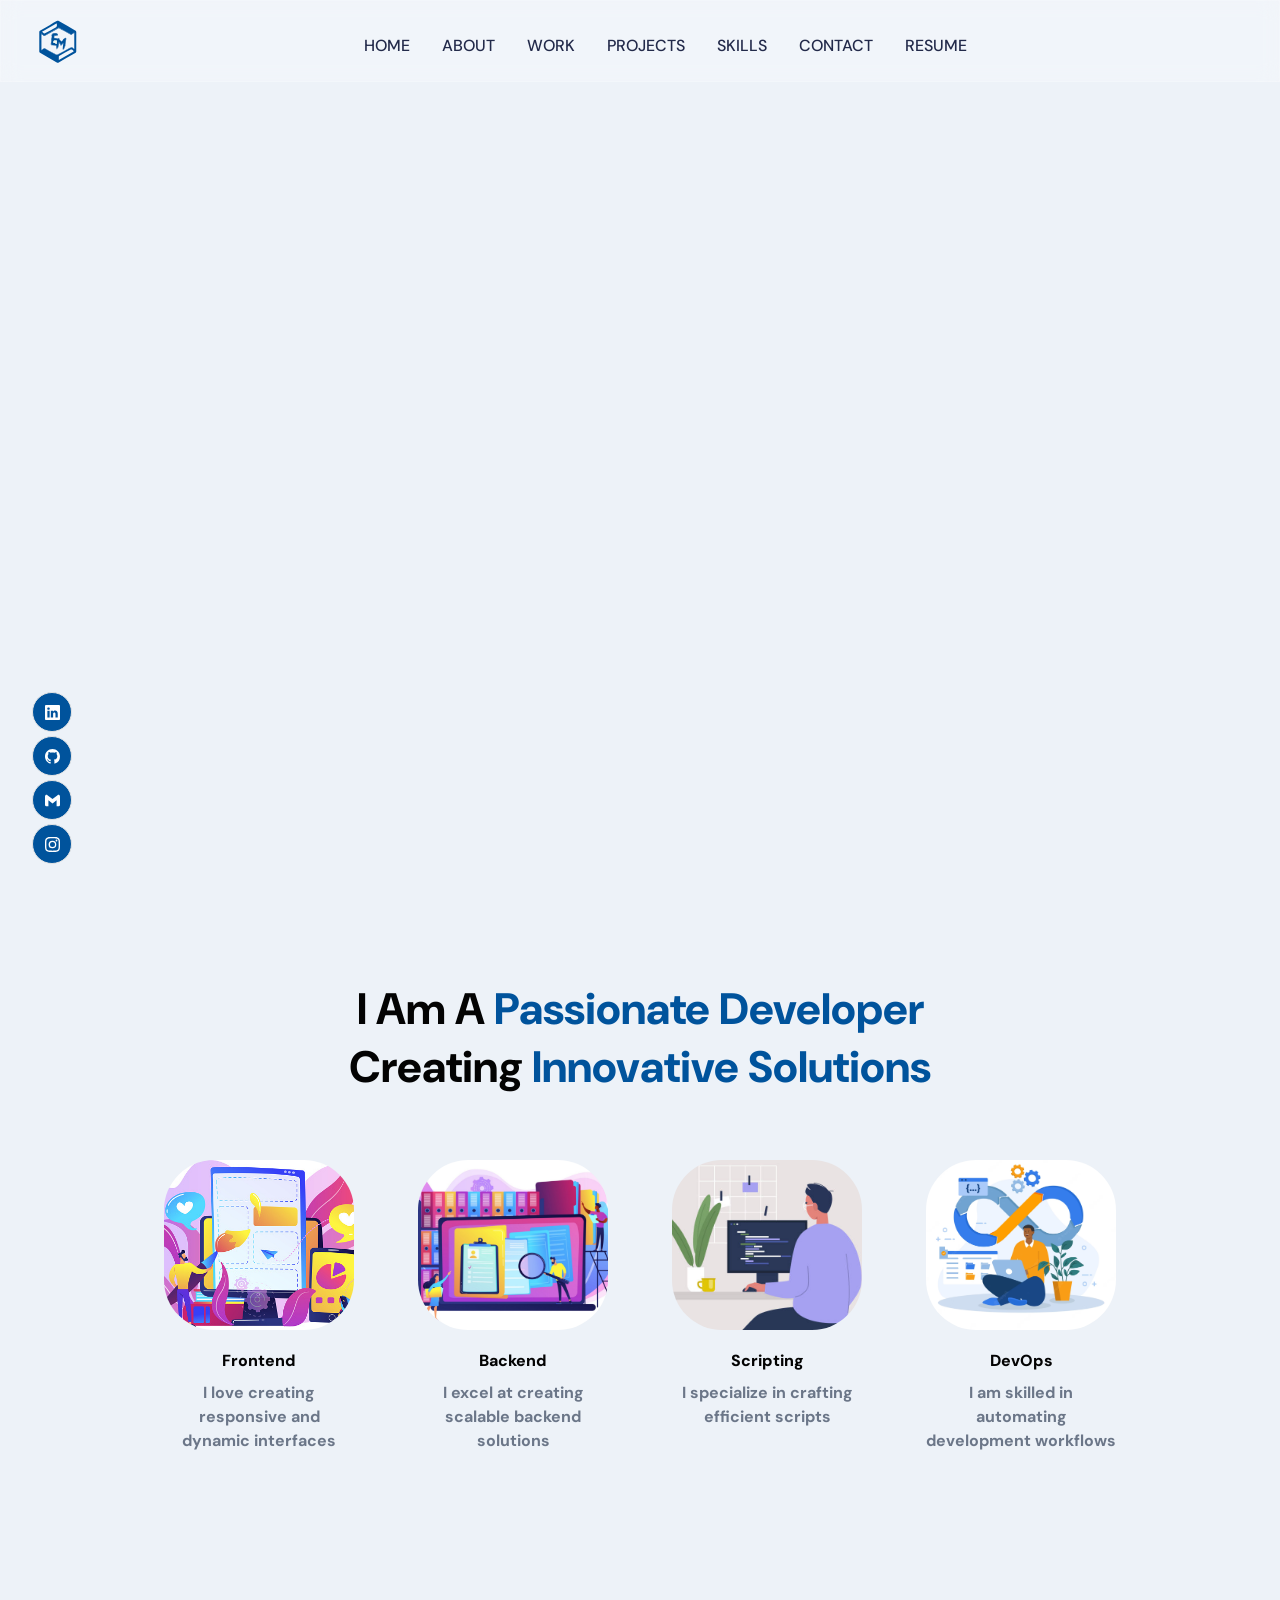
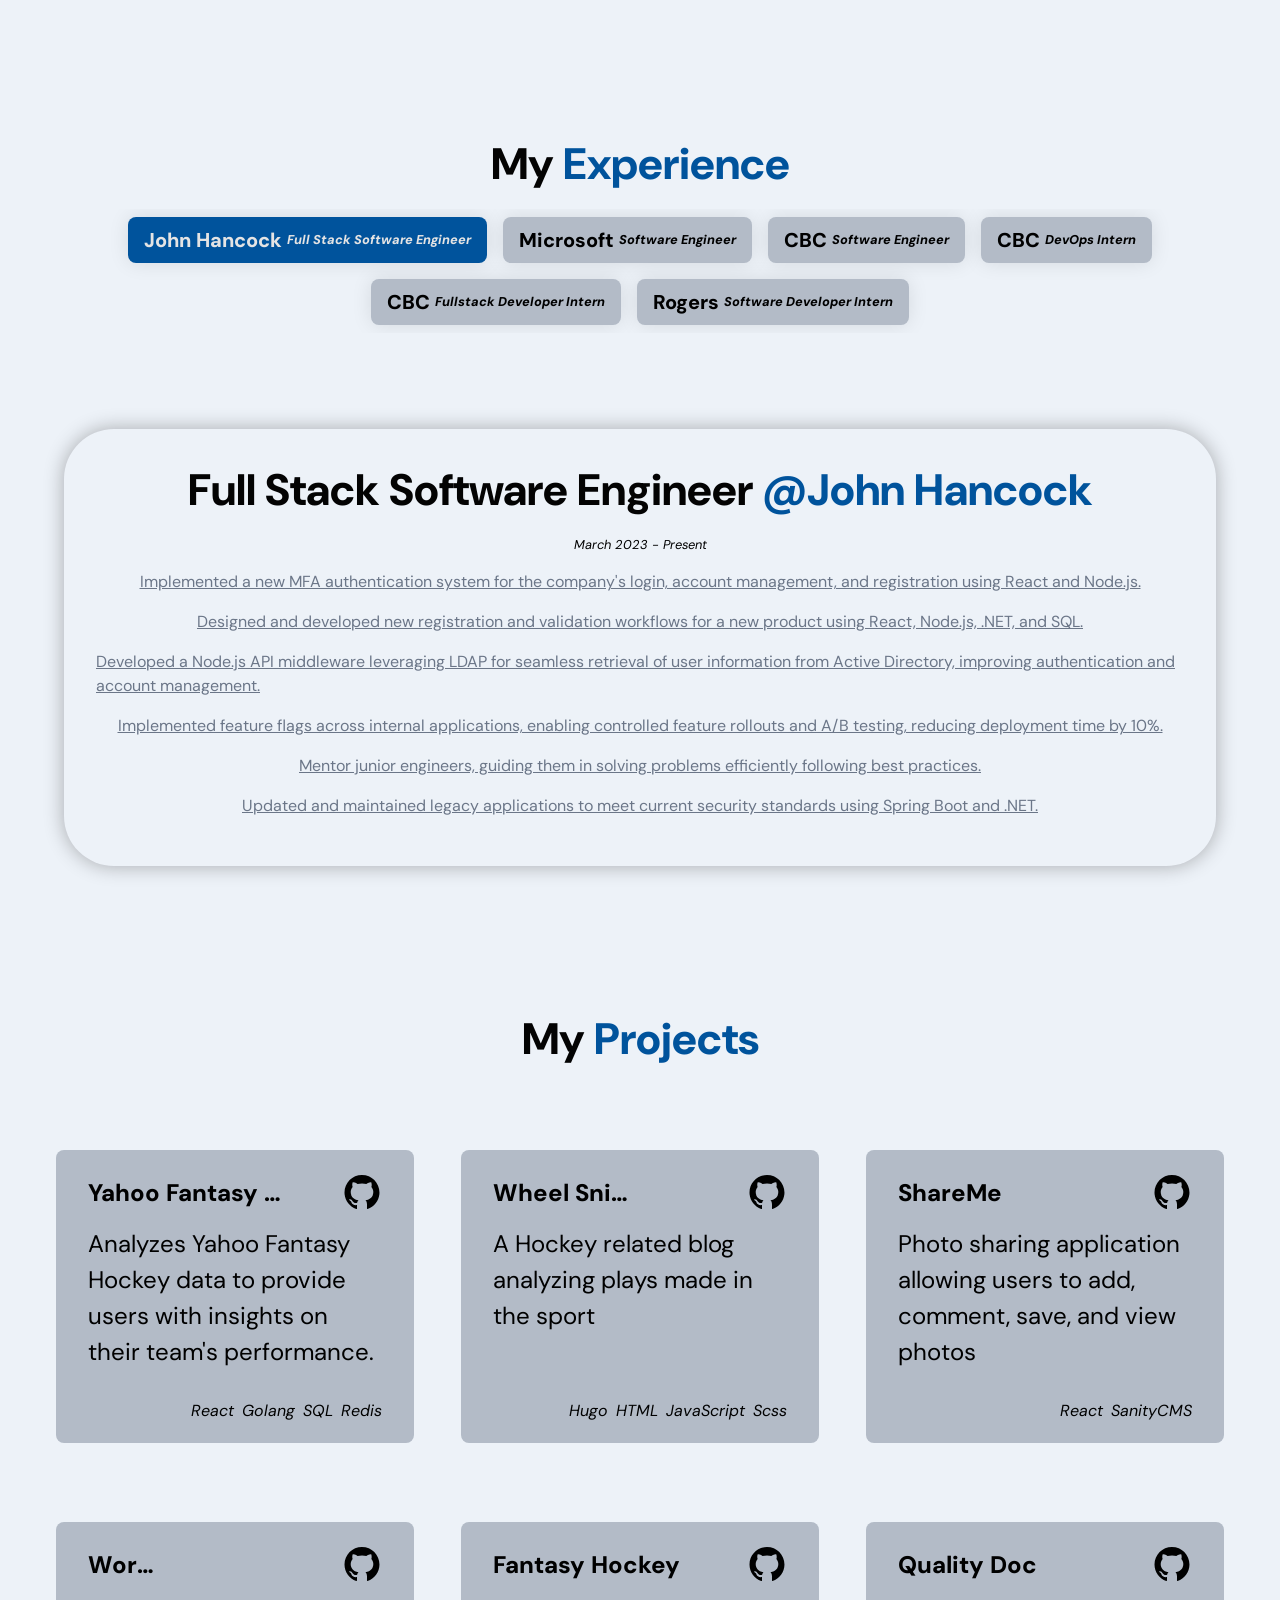
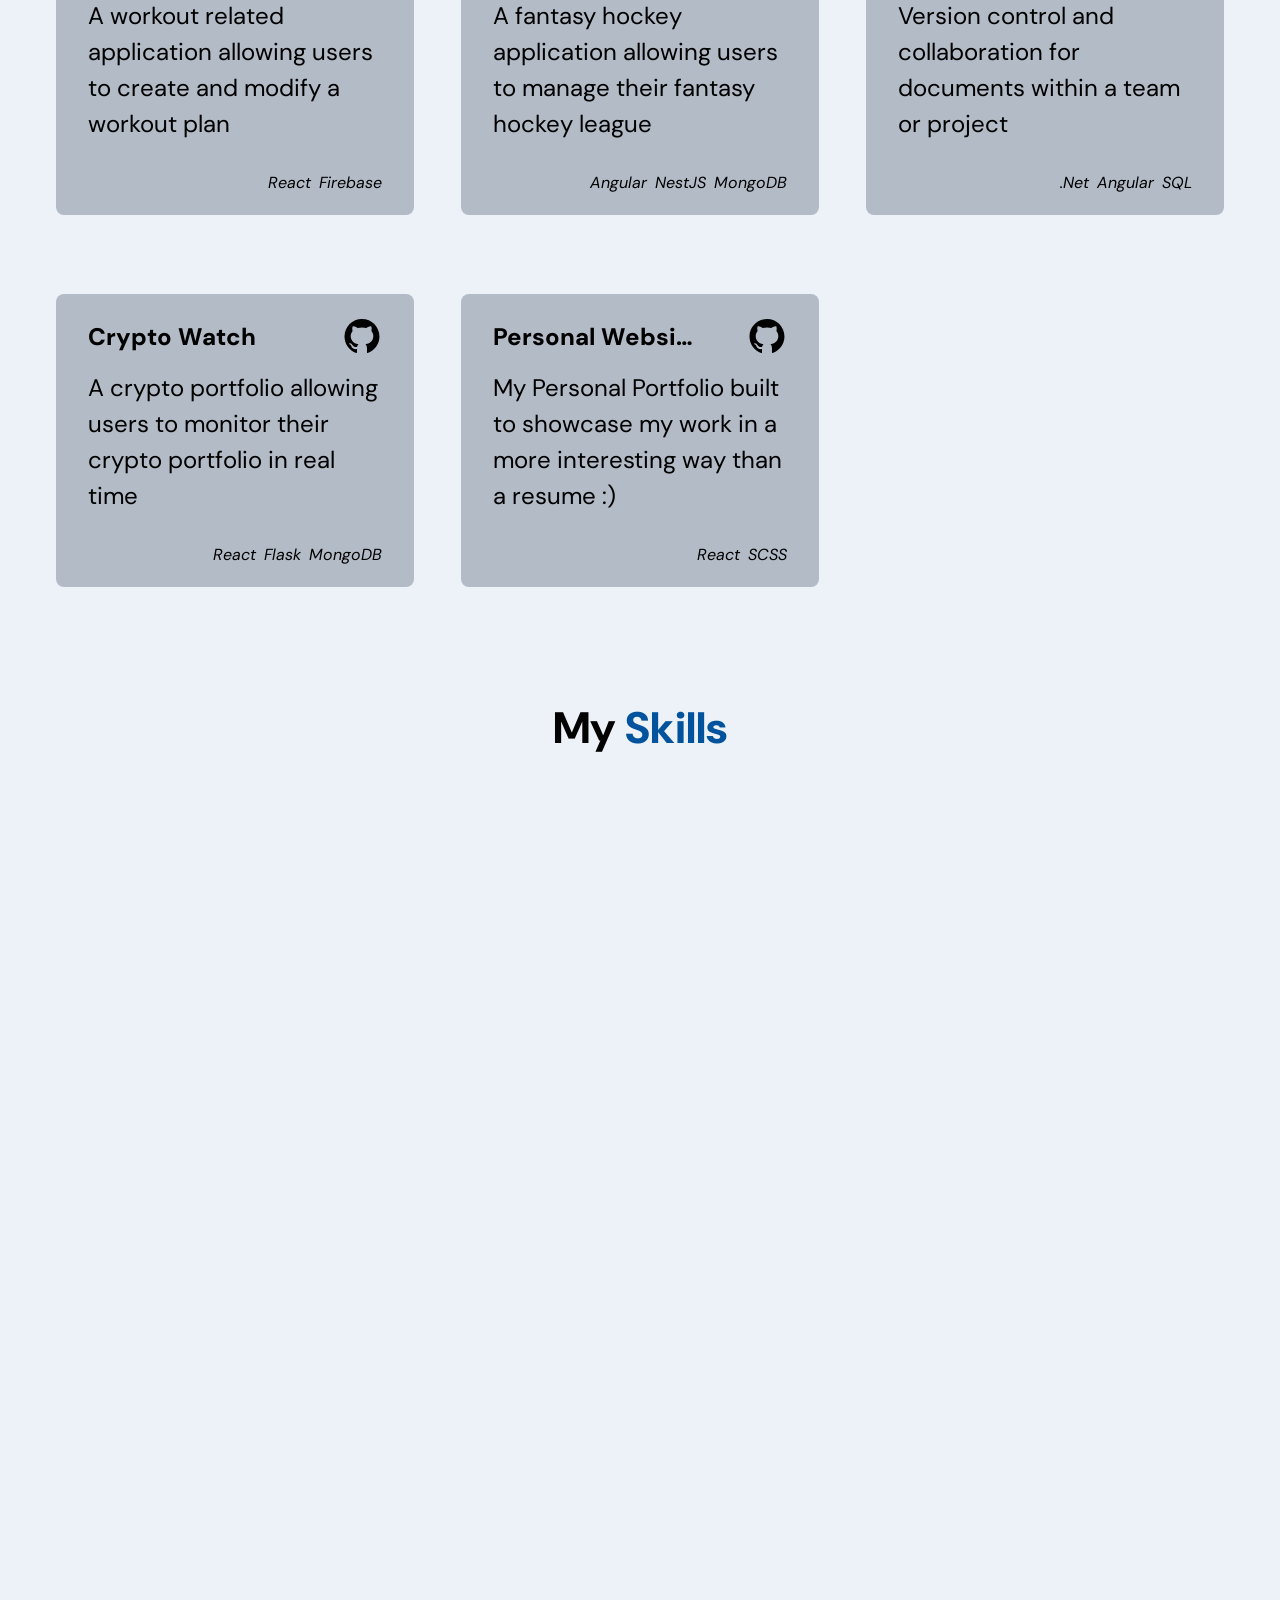
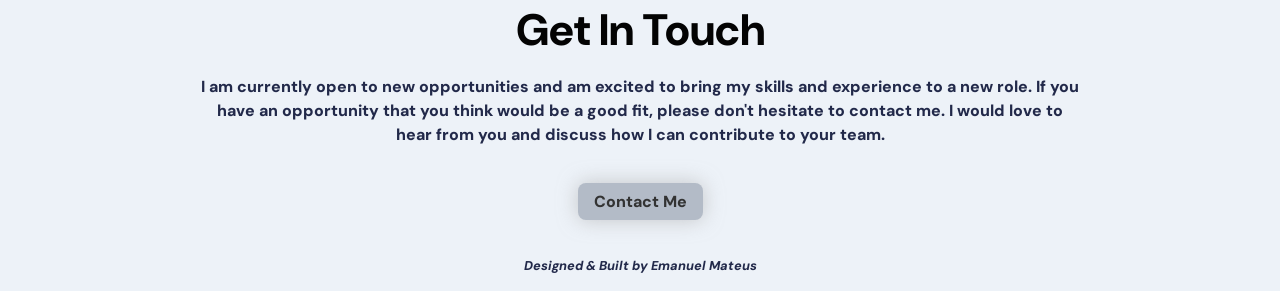
==== index.html @ 42655fb7 "Updates" ====
<!doctype html><html lang="en"><head><meta charset="utf-8"/><link rel="icon" href="/favicon.ico"/><meta name="viewport" content="width=device-width,initial-scale=1"/><meta name="theme-color" content="#000000"/><meta name="description" content="Web site created using create-react-app"/><link rel="apple-touch-icon" href="/logo192.png"/><link rel="manifest" href="/manifest.json"/><title>Emanuel Mateus</title><script defer="defer" src="/static/js/main.f7d640d6.js"></script><link href="/static/css/main.79fe0336.css" rel="stylesheet"></head><body><noscript>You need to enable JavaScript to run this app.</noscript><div id="root"></div></body></html>
---- static/css/main.79fe0336.css ----
@import url(https://fonts.googleapis.com/css2?family=DM+Sans:wght@400;500;700&display=swap);:root{--font-base:"DM Sans",sans-serif;--primary-color:#edf2f8;--opposite-primary-color:rgba(13,21,56,.908);--secondary-color:#00539c;--opposite-secondary-color:#eea47f;--black-color:#030303;--lightGray-color:#e4e4e4;--gray-color:#6b7688;--item-color:#b3bbc7;--brown-color:#46364a;--white-color:#fff}*{box-sizing:border-box;margin:0;padding:0;scroll-behavior:smooth}html:before{background-color:#edf2f8;background-color:var(--primary-color);content:"";height:100vh;left:0;position:fixed;top:0;width:100vw;z-index:-1}#about{min-height:75vh;position:relative}.app__about-section{flex:1 1;flex-direction:column;margin:5rem 0;width:100%}.app__profiles{flex-wrap:wrap;justify-content:center;margin-top:2rem}.app__profile-item,.app__profiles{align-items:flex-start;display:flex}.app__profile-item{flex-direction:column;justify-content:flex-start;margin:2rem;width:190px}.app__profile-item img{border-radius:50px;height:170px;object-fit:cover;width:100%}@media screen and (min-width:2000px){.app__profile-item img{height:320px}}.app__profile-item .profile-description,.app__profile-item .profile-title{text-align:center;width:100%}@media screen and (min-width:2000px){.app__profile-item{margin:2rem 4rem;width:370px}}.app__navbar{backdrop-filter:blur(10px);-webkit-backdrop-filter:blur(4px);background:hsla(0,0%,100%,.25);border:1px solid hsla(0,0%,100%,.18);justify-content:space-between;padding:1rem 2rem;position:fixed;width:100%;z-index:2}.app__navbar,.app__navbar-logo{align-items:center;display:flex}.app__navbar-logo{justify-content:flex-start}.app__navbar-logo img{width:50px}@media screen and (min-width:2500px){.app__navbar-logo img{width:80px}}.app__navbar-links{align-items:center;display:flex;flex:1 1;justify-content:center;list-style:none}.app__navbar-links li{cursor:pointer;flex-direction:column;margin:0 1rem}.app__navbar-links li div{background:transparent;border-radius:50%;height:5px;margin-bottom:5px;width:5px}.app__navbar-links li a{color:var(--opposite-primary-color);flex-direction:column;font-weight:500;text-decoration:none;text-transform:uppercase;transition:all .3s ease-in-out}.app__navbar-links li a:hover{color:var(--secondary-color)}.app__navbar-links li:hover div{background-color:var(--secondary-color)}@media screen and (max-width:900px){.app__navbar-links{display:none}}.app__navbar-menu{align-items:center;background-color:var(--secondary-color);border-radius:50%;display:flex;height:35px;justify-content:center;position:relative;width:35px}.app__navbar-menu svg{color:var(--white-color);height:70%;width:70%}.app__navbar-menu div{align-items:flex-end;background-color:var(--opposite-primary-color);background-repeat:repeat;background-size:cover;bottom:0;box-shadow:0 0 20px hsla(0,0%,66%,.15);display:flex;flex-direction:column;height:100vh;justify-content:flex-end;padding:1rem;position:fixed;right:0;top:0;width:80%;z-index:5}.app__navbar-menu div svg{color:var(--secondary-color);height:35px;margin:.5rem 1rem;width:35px}.app__navbar-menu div ul{align-items:flex-start;display:flex;flex-direction:column;height:100%;justify-content:flex-start;list-style:none;margin:0;padding:0;width:100%}.app__navbar-menu div ul li{margin:1rem}.app__navbar-menu div ul li a{color:var(--white-color);font-size:1rem;font-weight:500;text-decoration:none;text-transform:uppercase;transition:all .3s ease-in-out}.app__navbar-menu div ul li a:hover{color:var(--secondary-color)}@media screen and (min-width:900px){.app__navbar-menu,.app__navbar-menu div{display:none}}.app__social{bottom:0;flex-direction:column;left:0;padding:2rem;position:fixed;z-index:2}.app__social div{align-items:center;background-color:var(--secondary-color);border:1px solid var(--lightGray-color);border-radius:50%;display:flex;height:40px;justify-content:center;margin:.25rem 0;transition:all .3s ease-in-out;width:40px}.app__social div svg{color:var(--white-color);height:15px;width:15px}.app__social div:hover{scale:1.2}@media screen and (min-width:2000px){.app__social div{height:50px;margin:.5rem 0;width:50px}.app__social div svg{height:20px;width:20px}}@media screen and (max-width:1200px){.app__social{display:none}}.app_social-footer{display:flex;flex-direction:row}.app_social-footer div{align-items:center;background-color:var(--secondary-color);border:1px solid var(--lightGray-color);border-radius:50%;display:flex;height:40px;justify-content:center;margin:1rem;transition:all .3s ease-in-out;width:40px}.app_social-footer div svg{color:var(--white-color);height:15px;width:15px}.app_social-footer div:hover{scale:1.2}@media screen and (min-width:1201px){.app_social-footer{display:none}}#contact{position:relative}.app__footer-content{align-items:center;display:flex;flex-direction:column;justify-content:center;margin:0 auto;max-width:1200px}.app__footer-content p{color:var(--opposite-primary-color);font-weight:800;line-height:1.5;margin:1rem 10rem;text-align:center}@media screen and (max-width:1200px){.app__footer-content p{margin:1rem 5rem}}#home{min-height:100vh;position:relative}.app__header{flex:1 1;flex-direction:column;height:100%;margin-bottom:5rem;padding:6rem 2rem 0;width:100%}@media screen and (min-width:2000px){.app__header{padding-top:2rem}}@media screen and (max-width:1200px){.app__header{flex-direction:column}}@media screen and (max-width:400px){.app__header{padding:6rem 1rem 2rem}}.app__header-info{align-items:flex-end;display:flex;flex:.65 1;flex-direction:column;height:100%;justify-content:center;margin:0 1rem;width:50%}@media screen and (max-width:1200px){.app__header-info{margin-right:0;width:100%}}.app__header-badge{align-items:flex-start;display:flex;flex-direction:column;justify-content:flex-start;width:100%}.app__header-badge .badge-cmp,.app__header-badge .tag-cmp{border:var(--white-color);border-radius:15px;box-shadow:0 0 20px rgba(0,0,0,.6);flex-direction:row;padding:1rem 2rem;width:auto}@media screen and (max-width:1000px){.app__header-badge .badge-cmp,.app__header-badge .tag-cmp{width:95%}}.app__header-badge .tag-cmp{flex-direction:column;margin-top:3rem}.app__header-badge .tag-cmp p{text-align:left;width:100%}.app__header-badge .badge-cmp-oneliner{color:#727171}@media screen and (max-width:1200px){.app__header-badge{align-items:flex-start;justify-content:flex-start}}.app__header-circles{align-items:flex-start;display:flex;flex:.75 1;flex-direction:row;height:100%;justify-content:space-evenly;margin-left:1rem;width:100%}.app__header-circles div{align-items:center;background:var(--primary-color);border-radius:50%;box-shadow:0 0 20px rgba(0,0,0,.6);display:flex;height:100px;justify-content:center;width:100px}.app__header-circles div img{height:60%;width:60%}.app__header-circles div:first-child{height:100px;width:100px}.app__header-circles div:nth-child(2){height:150px;margin:1.75rem;width:150px}.app__header-circles div:nth-child(3){height:70px;width:70px}@media screen and (min-with:2000px){.app__header-circles div:first-child{height:400px;width:400px}.app__header-circles div:nth-child(2){height:170px;width:170px}.app__header-circles div:nth-child(3){height:200px;width:200px}}@media screen and (max-width:1200px){.app__header-circles{flex-direction:row;flex-wrap:wrap;margin-left:0;width:100%}.app__header-circles div{margin:1rem}}#projects{min-height:75vh;position:relative}.app__projects-section{margin:0 auto;max-width:1200px}.app__projects-section h2{text-align:center}.app__projects-portfolio{grid-gap:15px;display:grid;grid-template-columns:repeat(auto-fill,minmax(350px,1fr));margin-top:50px;position:relative}.app__projects-portfolio .app__project-item{background-color:var(--item-color);border-radius:.5rem;color:#000;margin:2rem 1rem;padding:1rem 2rem;transition:all .3s ease}.app__projects-portfolio .app__project-item:hover{background-color:var(--secondary-color);color:#fff;scale:1.03}.app__projects-portfolio .app__project-item:hover p{color:#d3d3d3}@media screen and (max-width:400px){.app__projects-portfolio .app__project-item{margin:1rem auto;width:95%}}@media screen and (max-width:1080px){.app__projects-portfolio{display:flex;flex-direction:column;justify-content:center}}.app__project-header{align-items:center;display:flex;height:20%;justify-content:space-between;padding:1rem 0;width:100%}.app__project-header a{color:inherit;text-decoration:none}.app__project-header h4{font-size:1.5rem;font-weight:800;max-width:70%;overflow:hidden;text-overflow:ellipsis;white-space:nowrap}.app__project-header h4:hover{margin-top:1rem;overflow:visible;white-space:normal}.app__project-content{flex-direction:column;height:70%;padding:.5rem 0;position:relative;width:100%}.app__project-content p{color:var(--grey-color);font-size:1.5rem;line-height:1.5;max-height:100%;overflow:hidden;text-align:left;text-overflow:ellipsis;width:100%}@media screen and (min-width:2000px){.app__project-content p{font-size:1.5rem}}.app__project-technologies{align-items:center;display:flex;flex-direction:row;height:10%;justify-content:flex-end}.app__project-technologies p{font-style:italic;padding:0 0 .5rem .5rem}#skills{min-height:75vh;position:relative}.app__skills-section{flex:1 1;flex-direction:column;margin:5rem 0;width:100%}.app__skills-container{align-items:flex-start;display:flex;flex-wrap:wrap;justify-content:center;margin-top:2rem}@media screen and (min-width:2000px){.app__skills-container{margin:2rem auto;max-width:40%}}@media screen and (min-width:1200px)and (max-width:2000px){.app__skills-container{margin:2rem auto;max-width:50%}}@media screen and (min-width:1000px)and (max-width:1200px){.app__skills-container{margin:2rem auto;max-width:80%}}@media screen and (max-width:1000px){.app__skills-container{flex-direction:column;width:100%}}.app__skills-list{align-items:flex-start;display:flex;flex:1 1;flex-wrap:wrap;justify-content:center}@media screen and (max-width:1000px){.app__skills-list{align-items:center;justify-content:center;margin-right:0}}.app__skills-item{align-items:center;display:flex;flex-direction:column;justify-content:center;margin:1rem;transition:all .3s ease-in-out}.app__skills-item div{background-color:var(--item-color);border-radius:50%;height:90px;margin:1rem;width:90px}.app__skills-item div img{height:50%;width:50%}.app__skills-item div:hover{box-shadow:0 0 25px var(--grey-color)}@media screen and (min-height:2000px){.app__skills-item div{height:150px;width:150px}}@media screen and (max-height:450px){.app__skills-item div{height:70px;width:70px}}.app__skills-item p{font-weight:500;margin-top:.5rem;text-align:center}@media screen and (min-width:2000px){.app__skills-item{margin:1rem 2rem}.app__skills-item p{margin-top:1rem}}#work{min-height:75vh;position:relative}.app__work-section{flex:1 1;flex-direction:column;margin:5rem 0;width:100%}.app__work-filter{align-items:center;display:flex;flex-direction:row;flex-wrap:wrap;justify-content:center;margin:1rem 0 2rem;overflow:hidden}.app__work-filter .app__work-filter-item{background-color:var(--item-color);border-radius:.5rem;box-shadow:0 0 20px rgba(0,0,0,.1);color:#000;cursor:pointer;font-size:20px;font-weight:800;margin:.5rem;padding:.5rem 1rem;transition:all .3s ease}.app__work-filter .app__work-filter-item:hover{box-shadow:0 0 40px rgba(0,0,0,.1);scale:1.05}@media screen and (min-width:2000px){.app__work-filter .app__work-filter-item{border-radius:.85;font-size:25px;padding:1rem 2rem}}@media screen and (max-width:1000px)and (min-width:500px){.app__work-filter .app__work-filter-item{min-width:500px}}@media screen and (max-width:500px){.app__work-filter .app__work-filter-item{width:100%}}.app__work-filter .item-active{background-color:var(--secondary-color);color:var(--lightGray-color)}.app__work-filter .item-inactive{display:none}.app__work-portfolio{align-items:center;display:flex;flex-wrap:wrap;justify-content:center}.app__work-portfolio .app__work-item{border-radius:50px;box-shadow:0 0 20px rgba(0,0,0,.3);flex-direction:column;margin:4rem;padding:2rem}.app__work-portfolio .app__work-item .app__work-content-time{margin:1rem}@media screen and (max-width:1000px){.app__work-portfolio .app__work-item{margin:1rem;padding:1rem}}.app__work-portfolio .item-inactive{display:none}.app__work-content-responsibilities-list li{align-items:center;display:flex;justify-content:center;margin-bottom:1rem;text-decoration:underline}@media screen and (max-width:1000px){.app__work-content-responsibilities-list li{align-items:flex-start;justify-content:flex-start;margin:1rem}}.app{background-color:var(--primary-color);font-family:var(--font-base)}.app__whitebg{background-color:var(--white-color)}.app__primarybg{background-color:var(--primary-color)}.app__container{display:flex;flex-direction:row;min-height:100vh;width:100%}.app__flex{align-items:center;display:flex;justify-content:center}.app__wrapper{flex:1 1;flex-direction:column;padding:4rem 2rem;width:100%}@media screen and (max-width:450px){.app__wrapper{padding:4rem 1rem 2rem}}.head-text{color:var(--black-color);font-size:2.75rem;font-weight:800;text-align:center;text-transform:capitalize}.head-text span{color:var(--secondary-color)}@media screen and (min-width:2000px){.head-text{font-size:4rem}}@media screen and (max-width:450px){.head-text{font-size:2rem}}.p-text{color:var(--gray-color);font-size:1rem;line-height:1.5;text-align:left}@media screen and (min-width:2000px){.p-text{font-size:1.75rem}}.small-text{color:var(--grey-color);font-size:.8rem;font-style:italic;line-height:1.5;text-align:left}@media screen and (min-width:2000px){.small-text{font-size:1.25rem}}.bold-text{color:var(--black-color);font-size:1rem;font-weight:800;text-align:left}@media screen and (min-width:2000px){.bold-text{font-size:2rem}}@media screen and (max-width:450px){.bold-text{font-size:.9rem}}.app__navigation{align-items:center;display:flex;flex-direction:column;justify-content:center;padding:1rem}.app__navigation .app__navigation-dot{background-color:#cbcbcb;border-radius:50%;height:10px;margin:.5rem;transition:background-color .2s ease-in-out;width:10px}.app__navigation .app__navigation-dot:hover{background-color:var(--secondary-color)}@media screen and (min-width:2000px){.app__navigation .app__navigation-dot{height:20px;width:20px}}@media screen and (max-width:500px){.app__navigation,.app__social{display:none}.copyright{padding:2rem}}.link-btn{background-color:var(--item-color);border-radius:.5rem;box-shadow:0 0 20px hsla(0,0%,66%,.6);color:#333;cursor:pointer;display:inline-block;font-size:1rem;font-weight:800;padding:.5rem 1rem;text-decoration:none}.link-btn:hover{background-color:var(--secondary-color);color:var(--white-color)}
/*# sourceMappingURL=main.79fe0336.css.map*/
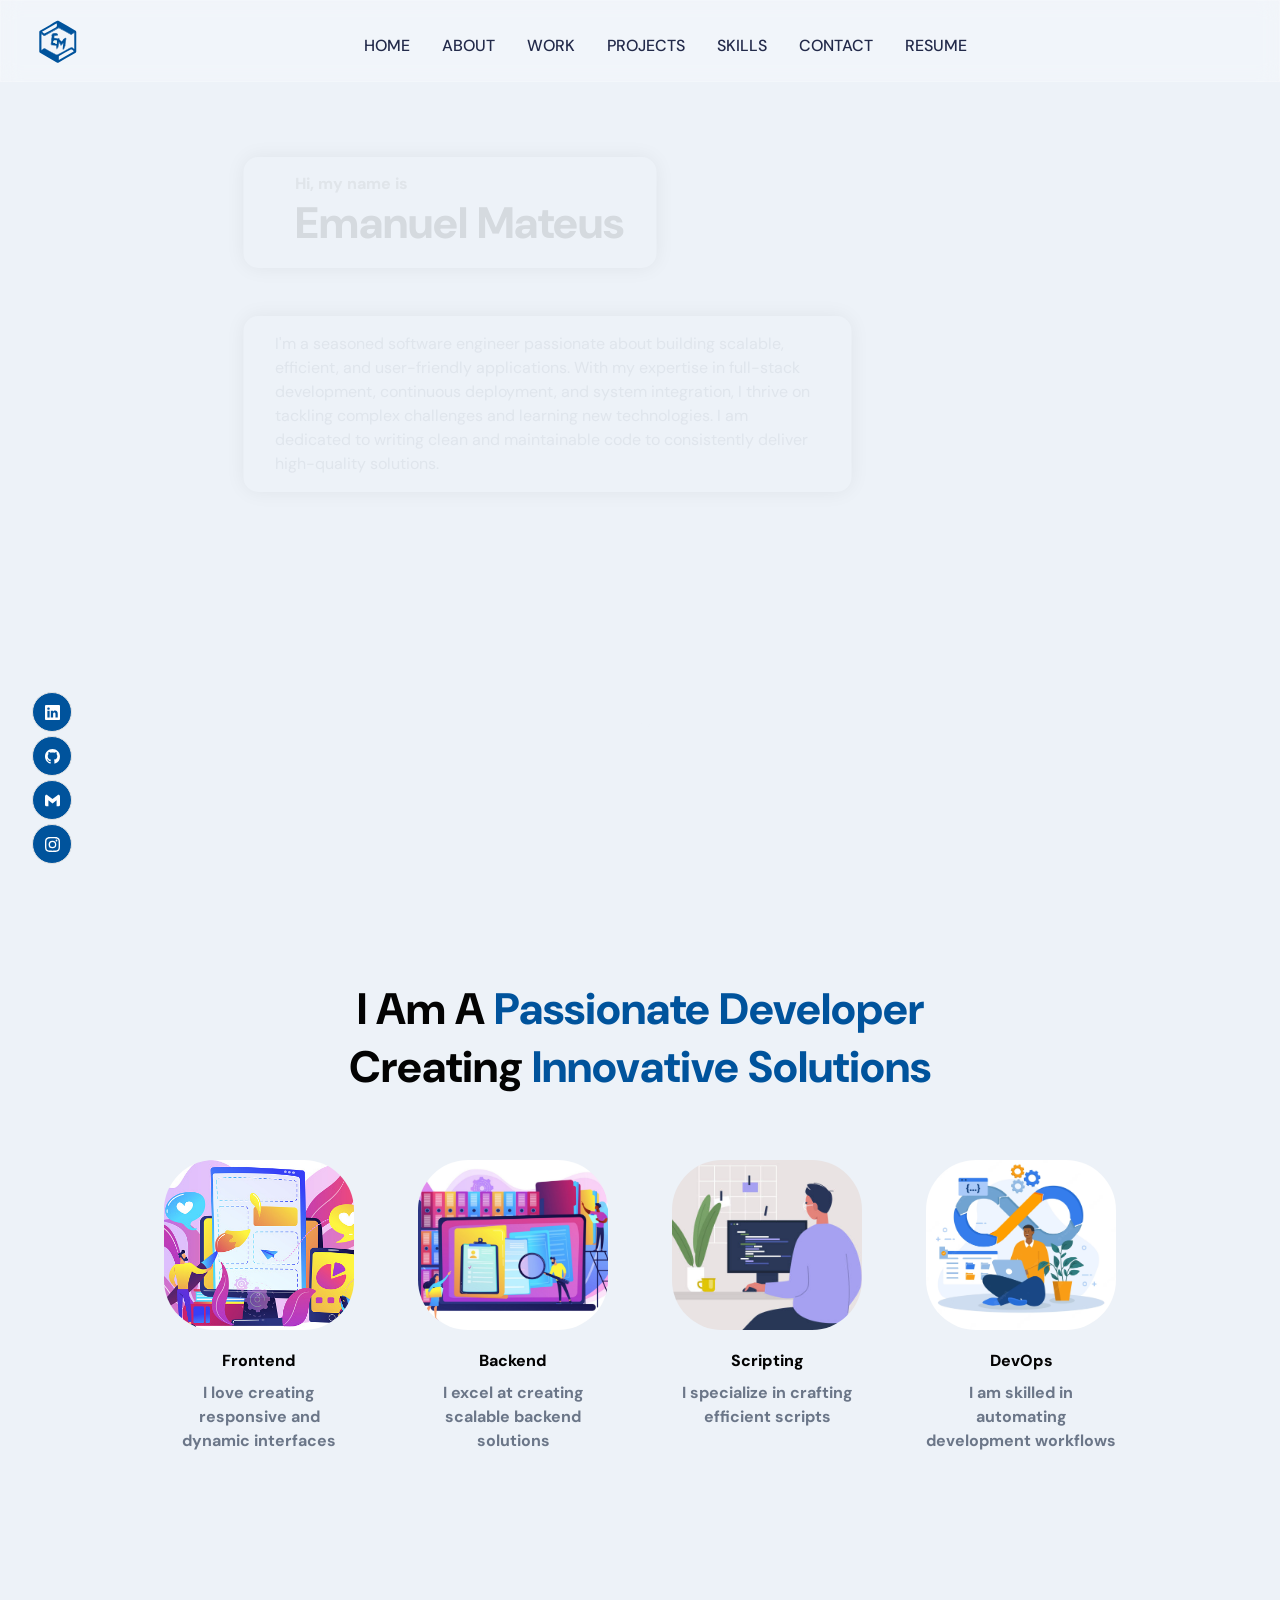
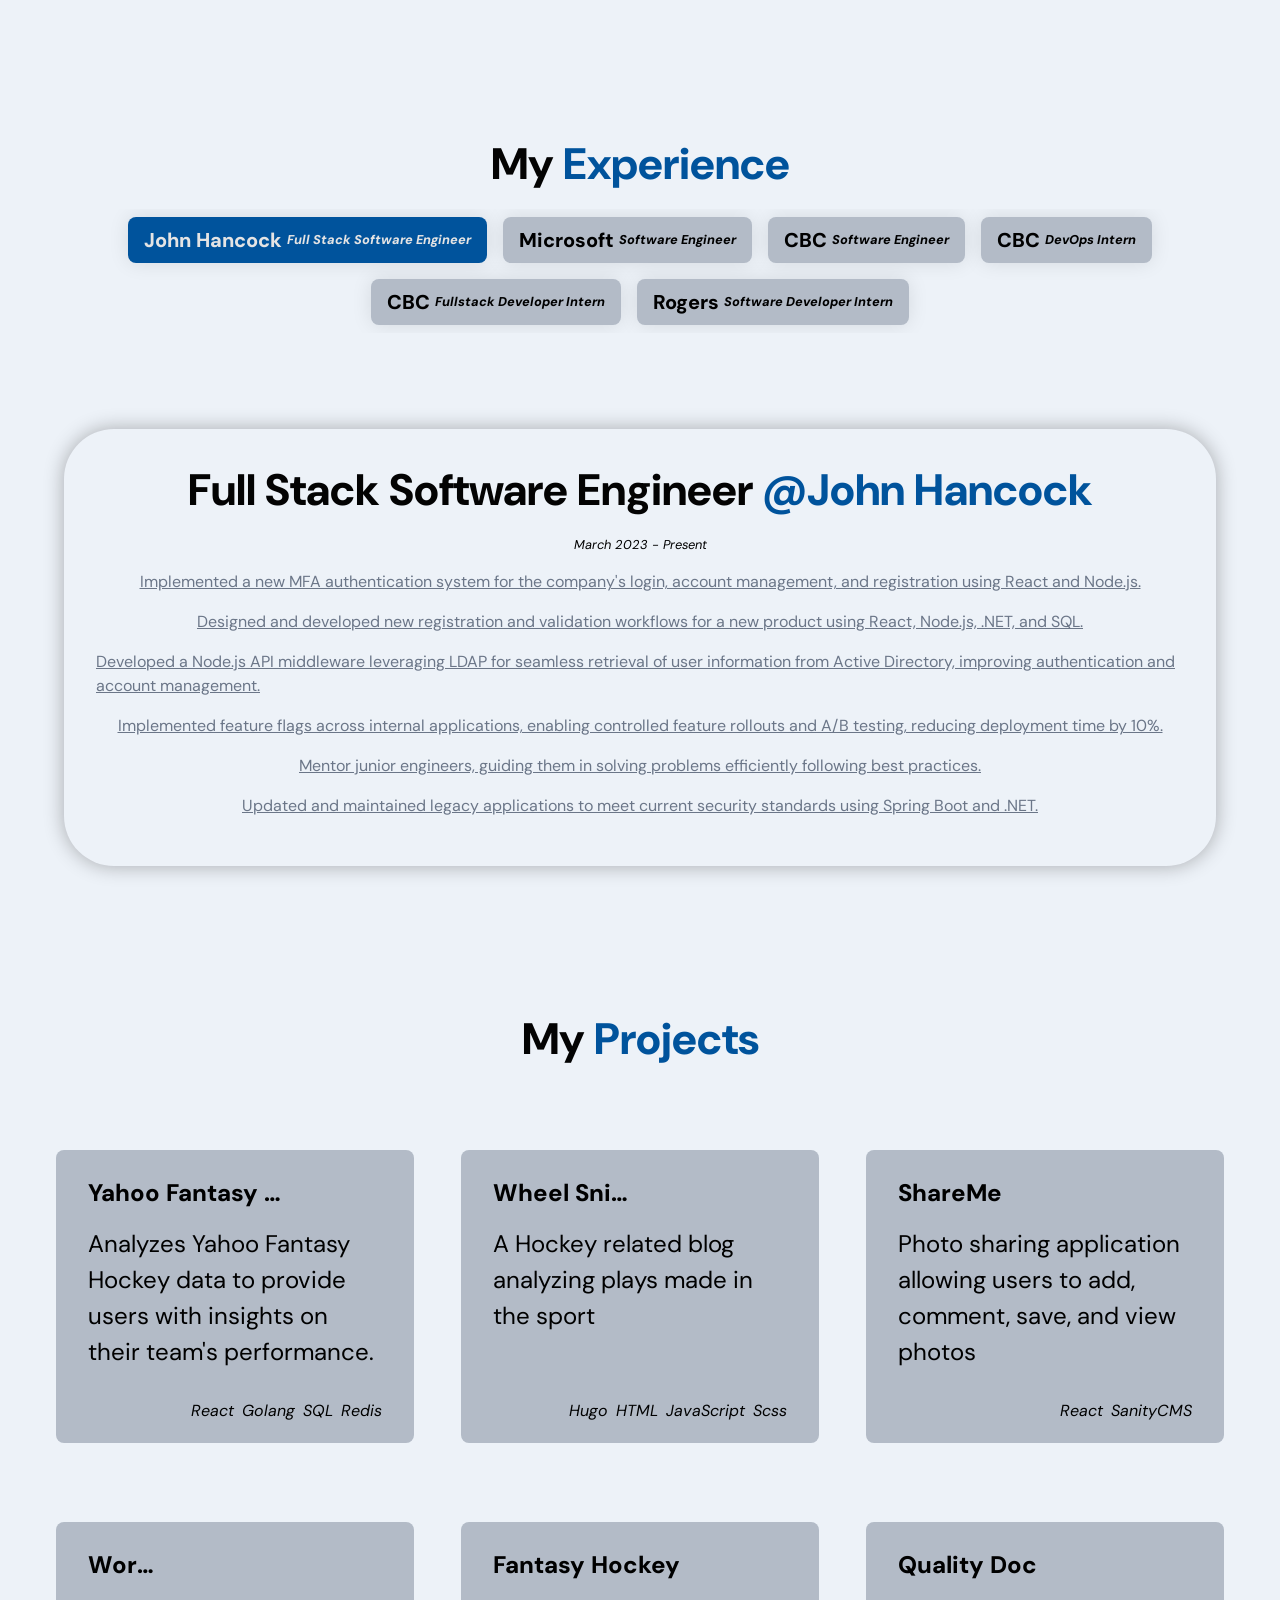
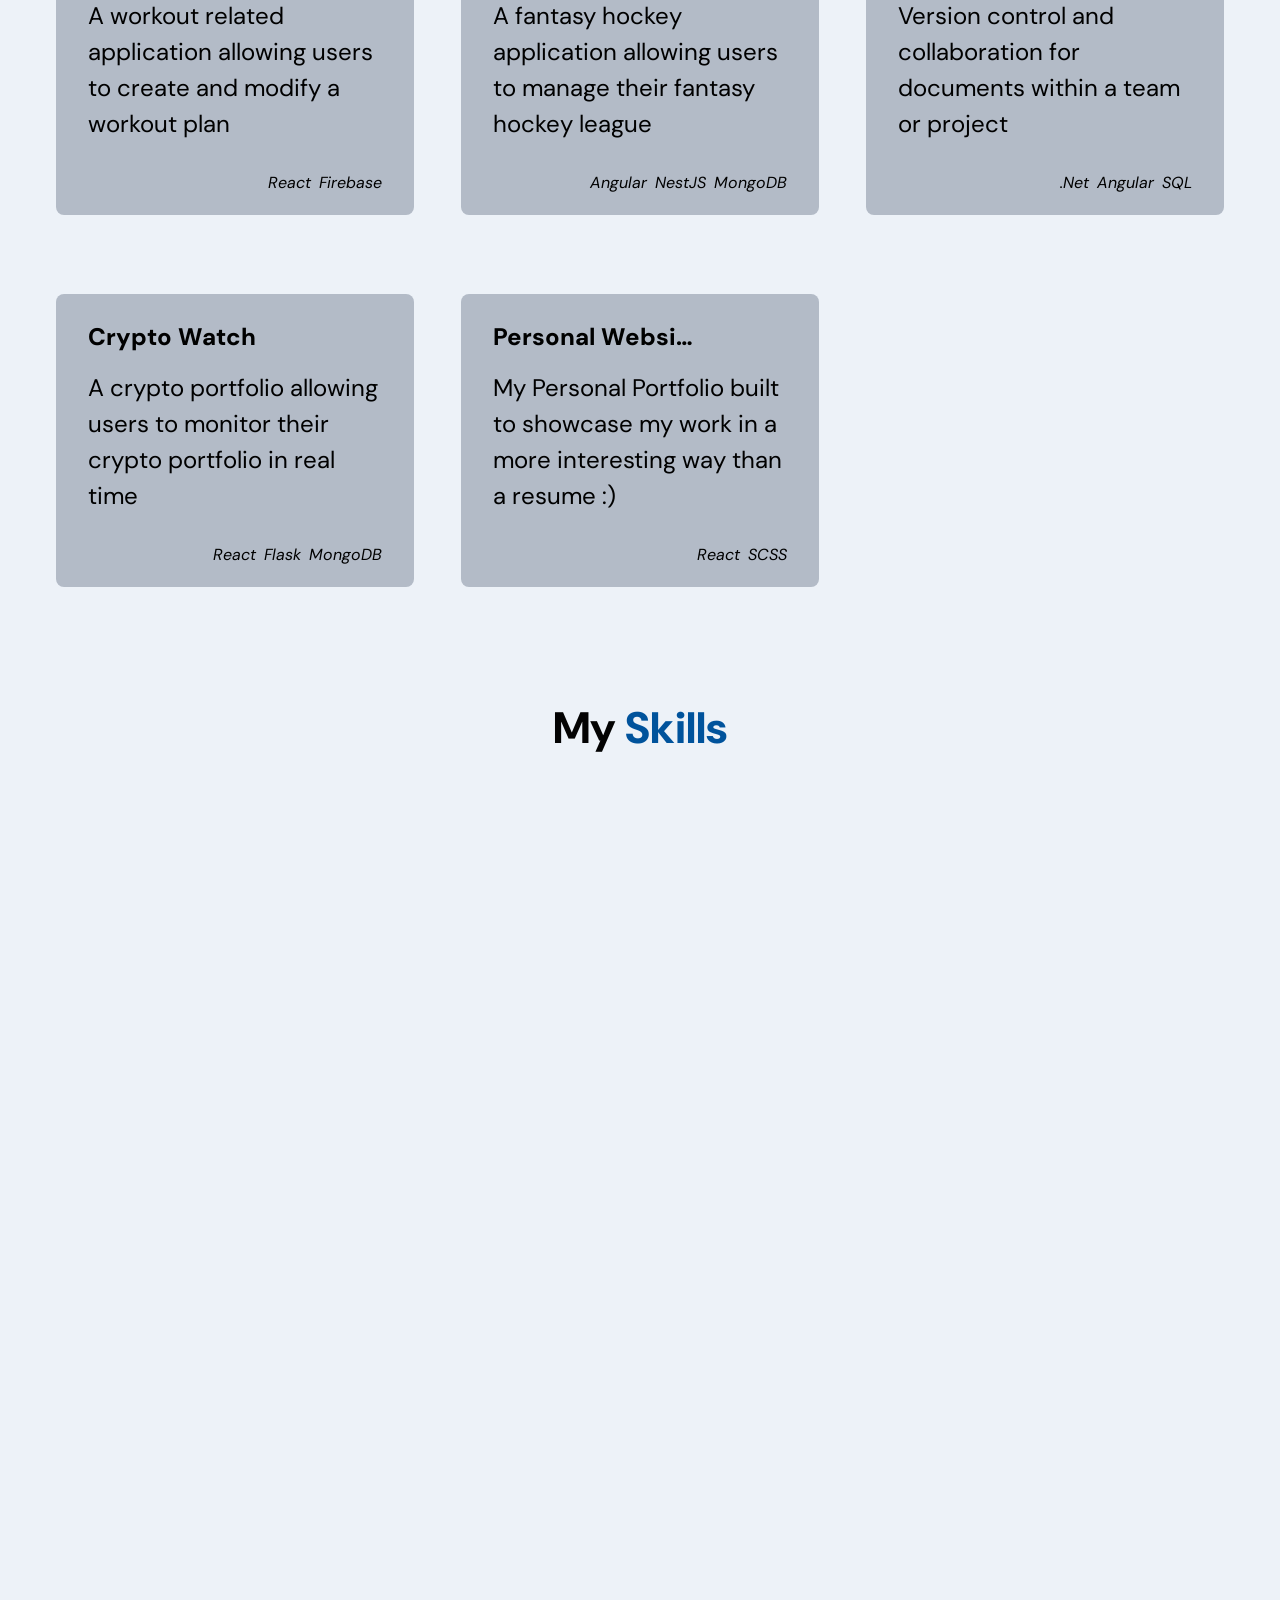
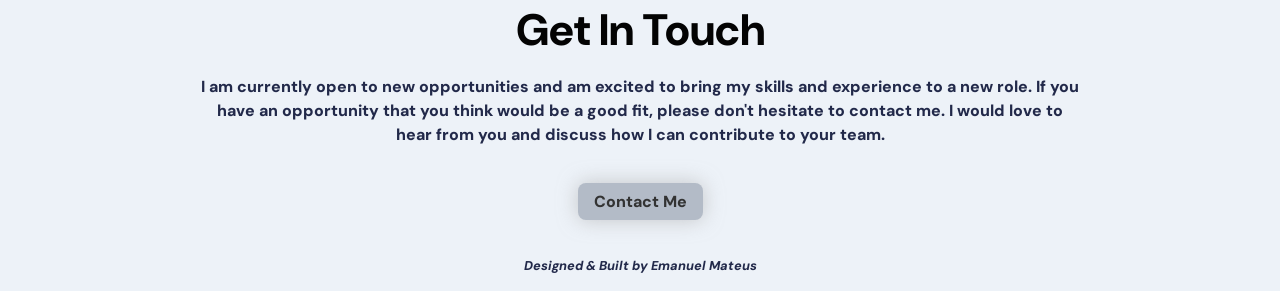
==== commit 8fcfca46: "Updates" ====
--- a/index.html
+++ b/index.html
@@ -1 +1 @@
-<!doctype html><html lang="en"><head><meta charset="utf-8"/><link rel="icon" href="/favicon.ico"/><meta name="viewport" content="width=device-width,initial-scale=1"/><meta name="theme-color" content="#000000"/><meta name="description" content="Web site created using create-react-app"/><link rel="apple-touch-icon" href="/logo192.png"/><link rel="manifest" href="/manifest.json"/><title>Emanuel Mateus</title><script defer="defer" src="/static/js/main.f7d640d6.js"></script><link href="/static/css/main.79fe0336.css" rel="stylesheet"></head><body><noscript>You need to enable JavaScript to run this app.</noscript><div id="root"></div></body></html>+<!doctype html><html lang="en"><head><meta charset="utf-8"/><link rel="icon" href="/favicon.ico"/><meta name="viewport" content="width=device-width,initial-scale=1"/><meta name="theme-color" content="#000000"/><meta name="description" content="Web site created using create-react-app"/><link rel="apple-touch-icon" href="/logo192.png"/><link rel="manifest" href="/manifest.json"/><title>Emanuel Mateus</title><script defer="defer" src="/static/js/main.469e67b4.js"></script><link href="/static/css/main.79fe0336.css" rel="stylesheet"></head><body><noscript>You need to enable JavaScript to run this app.</noscript><div id="root"></div></body></html>
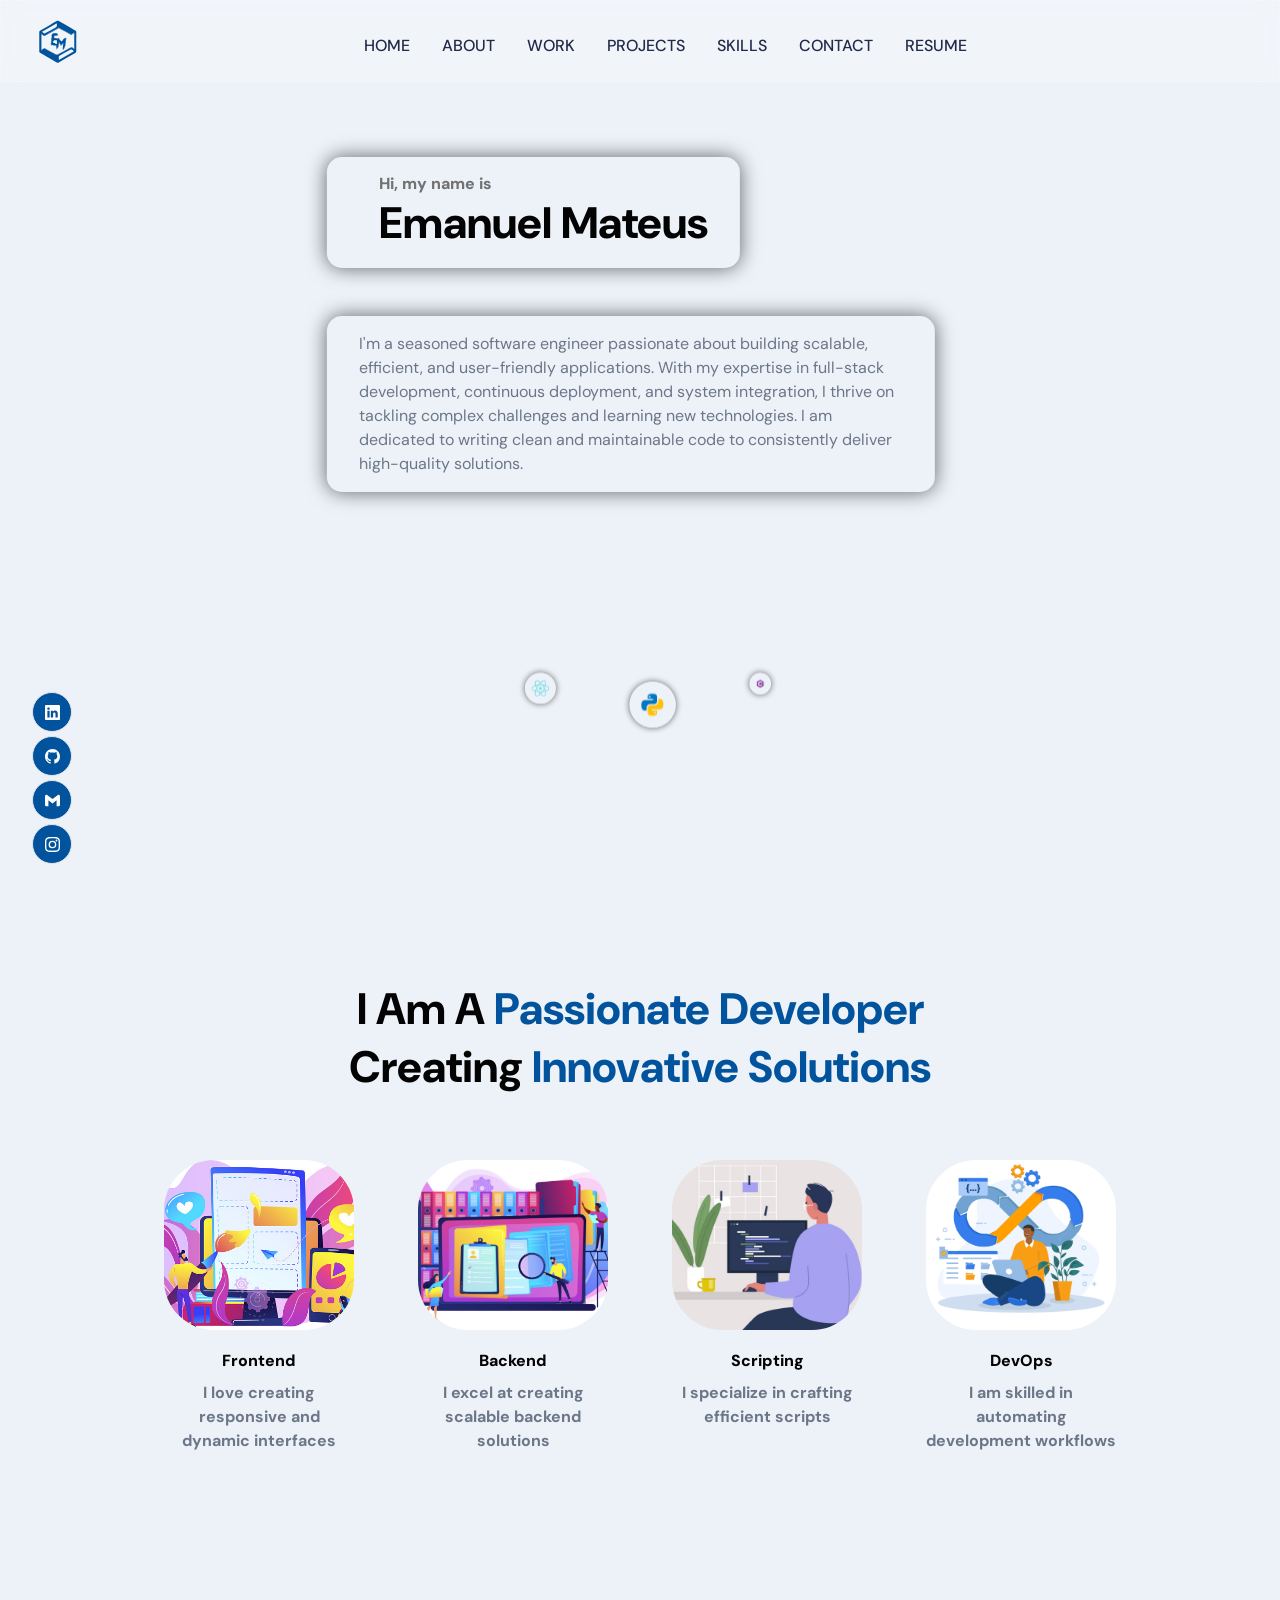
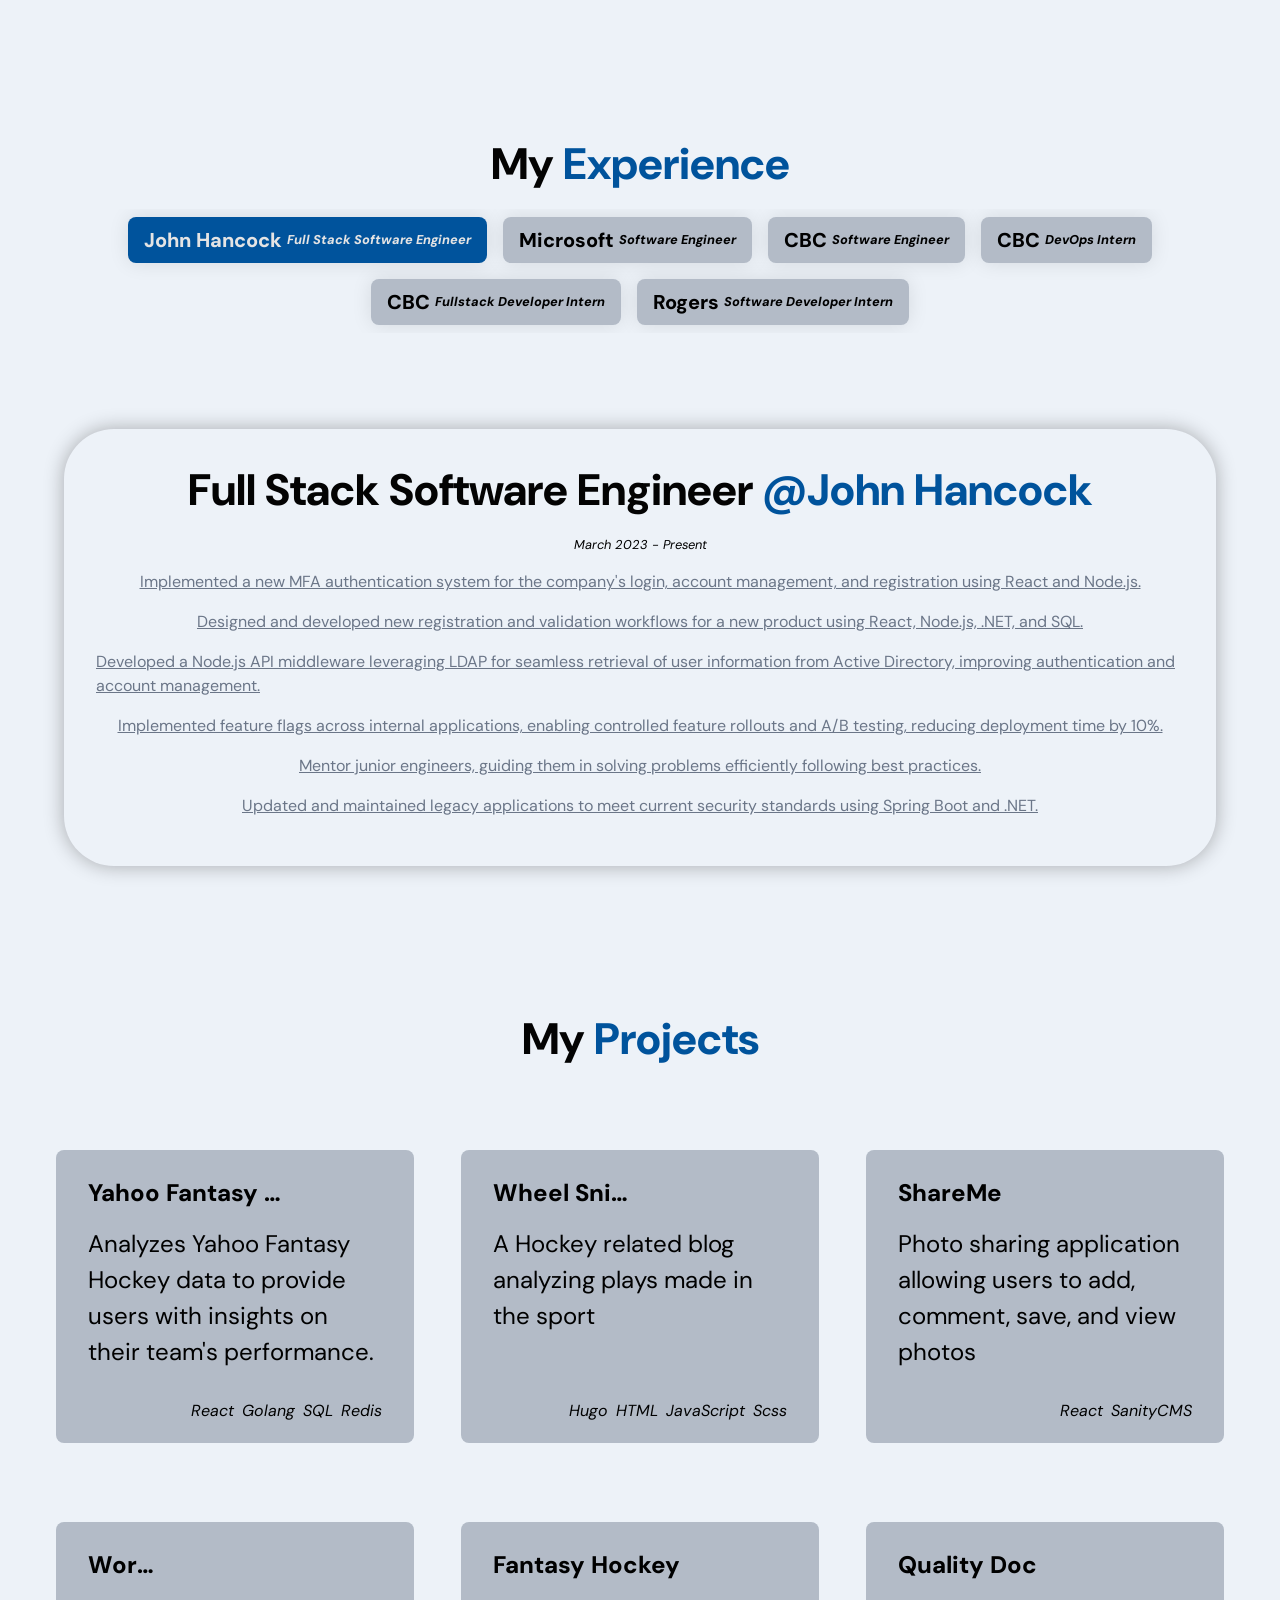
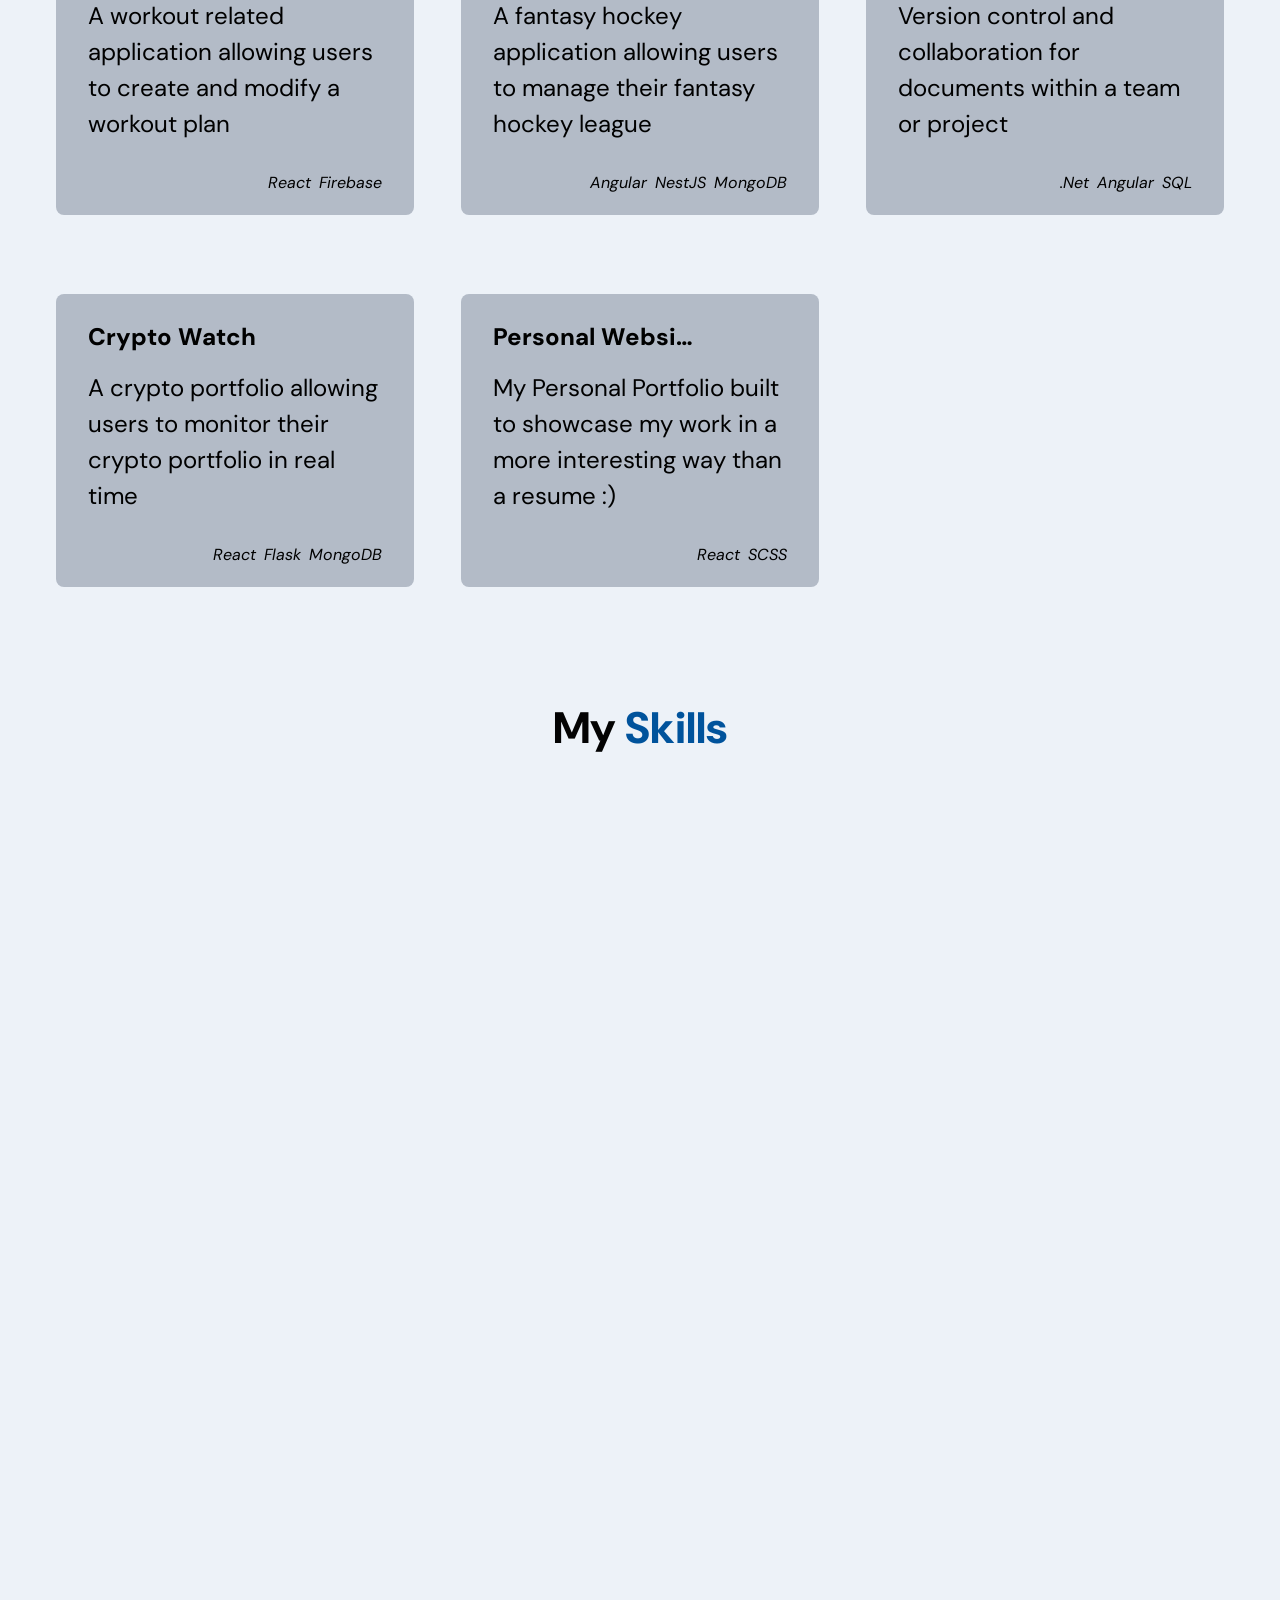
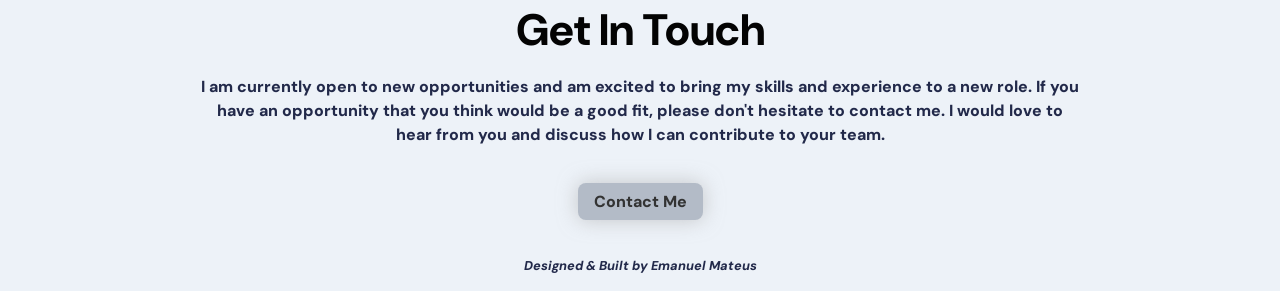
==== commit 5c58bb84: "Updates" ====
--- a/index.html
+++ b/index.html
@@ -1 +1 @@
-<!doctype html><html lang="en"><head><meta charset="utf-8"/><link rel="icon" href="/favicon.ico"/><meta name="viewport" content="width=device-width,initial-scale=1"/><meta name="theme-color" content="#000000"/><meta name="description" content="Web site created using create-react-app"/><link rel="apple-touch-icon" href="/logo192.png"/><link rel="manifest" href="/manifest.json"/><title>Emanuel Mateus</title><script defer="defer" src="/static/js/main.469e67b4.js"></script><link href="/static/css/main.79fe0336.css" rel="stylesheet"></head><body><noscript>You need to enable JavaScript to run this app.</noscript><div id="root"></div></body></html>+<!doctype html><html lang="en"><head><meta charset="utf-8"/><link rel="icon" href="/favicon.ico"/><meta name="viewport" content="width=device-width,initial-scale=1"/><meta name="theme-color" content="#000000"/><meta name="description" content="Web site created using create-react-app"/><link rel="apple-touch-icon" href="/logo192.png"/><link rel="manifest" href="/manifest.json"/><title>Emanuel Mateus</title><script defer="defer" src="/static/js/main.469e67b4.js"></script><link href="/static/css/main.9fe747ee.css" rel="stylesheet"></head><body><noscript>You need to enable JavaScript to run this app.</noscript><div id="root"></div></body></html>
--- a/static/css/main.9fe747ee.css
+++ b/static/css/main.9fe747ee.css
@@ -0,0 +1,2 @@
+@import url(https://fonts.googleapis.com/css2?family=DM+Sans:wght@400;500;700&display=swap);:root{--font-base:"DM Sans",sans-serif;--primary-color:#edf2f8;--opposite-primary-color:rgba(13,21,56,.908);--secondary-color:#00539c;--opposite-secondary-color:#eea47f;--black-color:#030303;--lightGray-color:#e4e4e4;--gray-color:#6b7688;--item-color:#b3bbc7;--brown-color:#46364a;--white-color:#fff}*{box-sizing:border-box;margin:0;padding:0;scroll-behavior:smooth}html:before{background-color:#edf2f8;background-color:var(--primary-color);content:"";height:100vh;left:0;position:fixed;top:0;width:100vw;z-index:-1}#about{min-height:75vh;position:relative}.app__about-section{flex:1 1;flex-direction:column;margin:5rem 0;width:100%}.app__profiles{flex-wrap:wrap;justify-content:center;margin-top:2rem}.app__profile-item,.app__profiles{align-items:flex-start;display:flex}.app__profile-item{flex-direction:column;justify-content:flex-start;margin:2rem;width:190px}.app__profile-item img{border-radius:50px;height:170px;object-fit:cover;width:100%}@media screen and (min-width:2000px){.app__profile-item img{height:320px}}.app__profile-item .profile-description,.app__profile-item .profile-title{text-align:center;width:100%}@media screen and (min-width:2000px){.app__profile-item{margin:2rem 4rem;width:370px}}.app__navbar{backdrop-filter:blur(10px);-webkit-backdrop-filter:blur(4px);background:hsla(0,0%,100%,.25);border:1px solid hsla(0,0%,100%,.18);justify-content:space-between;padding:1rem 2rem;position:fixed;width:100%;z-index:2}.app__navbar,.app__navbar-logo{align-items:center;display:flex}.app__navbar-logo{justify-content:flex-start}.app__navbar-logo img{width:50px}@media screen and (min-width:2500px){.app__navbar-logo img{width:80px}}.app__navbar-links{align-items:center;display:flex;flex:1 1;justify-content:center;list-style:none}.app__navbar-links li{cursor:pointer;flex-direction:column;margin:0 1rem}.app__navbar-links li div{background:transparent;border-radius:50%;height:5px;margin-bottom:5px;width:5px}.app__navbar-links li a{color:var(--opposite-primary-color);flex-direction:column;font-weight:500;text-decoration:none;text-transform:uppercase;transition:all .3s ease-in-out}.app__navbar-links li a:hover{color:var(--secondary-color)}.app__navbar-links li:hover div{background-color:var(--secondary-color)}@media screen and (max-width:900px){.app__navbar-links{display:none}}.app__navbar-menu{align-items:center;background-color:var(--secondary-color);border-radius:50%;display:flex;height:35px;justify-content:center;position:relative;width:35px}.app__navbar-menu svg{color:var(--white-color);height:70%;width:70%}.app__navbar-menu div{align-items:flex-end;background-color:var(--opposite-primary-color);background-repeat:repeat;background-size:cover;bottom:0;box-shadow:0 0 20px hsla(0,0%,66%,.15);display:flex;flex-direction:column;height:100vh;justify-content:flex-end;padding:1rem;position:fixed;right:0;top:0;width:80%;z-index:5}.app__navbar-menu div svg{color:var(--secondary-color);height:35px;margin:.5rem 1rem;width:35px}.app__navbar-menu div ul{align-items:flex-start;display:flex;flex-direction:column;height:100%;justify-content:flex-start;list-style:none;margin:0;padding:0;width:100%}.app__navbar-menu div ul li{margin:1rem}.app__navbar-menu div ul li a{color:var(--white-color);font-size:1rem;font-weight:500;text-decoration:none;text-transform:uppercase;transition:all .3s ease-in-out}.app__navbar-menu div ul li a:hover{color:var(--secondary-color)}@media screen and (min-width:900px){.app__navbar-menu,.app__navbar-menu div{display:none}}.app__social{bottom:0;flex-direction:column;left:0;padding:2rem;position:fixed;z-index:2}.app__social div{align-items:center;background-color:var(--secondary-color);border:1px solid var(--lightGray-color);border-radius:50%;display:flex;height:40px;justify-content:center;margin:.25rem 0;transition:all .3s ease-in-out;width:40px}.app__social div svg{color:var(--white-color);height:15px;width:15px}.app__social div:hover{scale:1.2}@media screen and (min-width:2000px){.app__social div{height:50px;margin:.5rem 0;width:50px}.app__social div svg{height:20px;width:20px}}@media screen and (max-width:1200px){.app__social{display:none}}.app_social-footer{display:flex;flex-direction:row}.app_social-footer div{align-items:center;background-color:var(--secondary-color);border:1px solid var(--lightGray-color);border-radius:50%;display:flex;height:40px;justify-content:center;margin:1rem;transition:all .3s ease-in-out;width:40px}.app_social-footer div svg{color:var(--white-color);height:15px;width:15px}.app_social-footer div:hover{scale:1.2}@media screen and (min-width:1201px){.app_social-footer{display:none}}#contact{position:relative}.app__footer-content{align-items:center;display:flex;flex-direction:column;justify-content:center;margin:0 auto;max-width:1200px}.app__footer-content p{color:var(--opposite-primary-color);font-weight:800;line-height:1.5;margin:1rem 10rem;text-align:center}@media screen and (max-width:1200px){.app__footer-content p{margin:1rem 5rem}}#home{min-height:100vh;position:relative}.app__header{flex:1 1;flex-direction:column;height:100%;margin-bottom:5rem;padding:6rem 2rem 0;width:100%}@media screen and (min-width:2000px){.app__header{padding-top:2rem}}@media screen and (max-width:1200px){.app__header{flex-direction:column}}@media screen and (max-width:400px){.app__header{padding:6rem 1rem 2rem}}.app__header-info{align-items:flex-end;display:flex;flex:.65 1;flex-direction:column;height:100%;justify-content:center;margin:0 1rem;width:50%}@media screen and (max-width:1200px){.app__header-info{margin-right:0;width:100%}}.app__header-badge{align-items:flex-start;display:flex;flex-direction:column;justify-content:flex-start;width:100%}.app__header-badge .badge-cmp,.app__header-badge .tag-cmp{border:var(--white-color);border-radius:15px;box-shadow:0 0 20px rgba(0,0,0,.6);flex-direction:row;padding:1rem 2rem;width:auto}@media screen and (max-width:1000px){.app__header-badge .badge-cmp,.app__header-badge .tag-cmp{width:95%}}.app__header-badge .tag-cmp{flex-direction:column;margin-top:3rem}.app__header-badge .tag-cmp p{text-align:left;width:100%}.app__header-badge .badge-cmp-oneliner{color:#727171}@media screen and (max-width:1200px){.app__header-badge{align-items:flex-start;justify-content:flex-start}}.app__header-circles{align-items:flex-start;display:flex;flex:.75 1;flex-direction:row;height:100%;justify-content:space-evenly;margin-left:1rem;width:100%}.app__header-circles div{align-items:center;background:var(--primary-color);border-radius:50%;box-shadow:0 0 20px rgba(0,0,0,.6);display:flex;height:100px;justify-content:center;width:100px}.app__header-circles div img{height:60%;width:60%}.app__header-circles div:first-child{height:100px;width:100px}.app__header-circles div:nth-child(2){height:150px;margin:1.75rem;width:150px}.app__header-circles div:nth-child(3){height:70px;width:70px}@media screen and (min-with:2000px){.app__header-circles div:first-child{height:400px;width:400px}.app__header-circles div:nth-child(2){height:170px;width:170px}.app__header-circles div:nth-child(3){height:200px;width:200px}}@media screen and (max-width:1200px){.app__header-circles{flex-direction:row;flex-wrap:wrap;margin-left:0;width:100%}.app__header-circles div{margin:1rem}}#projects{min-height:75vh;position:relative}.app__projects-section{margin:0 auto;max-width:1200px}.app__projects-section h2{text-align:center}.app__projects-portfolio{grid-gap:15px;display:grid;grid-template-columns:repeat(auto-fill,minmax(350px,1fr));margin-top:50px;position:relative}.app__projects-portfolio .app__project-item{background-color:var(--item-color);border-radius:.5rem;color:#000;margin:2rem 1rem;padding:1rem 2rem;transition:all .3s ease}.app__projects-portfolio .app__project-item:hover{background-color:var(--secondary-color);color:#fff;scale:1.03}.app__projects-portfolio .app__project-item:hover p{color:#d3d3d3}@media screen and (max-width:400px){.app__projects-portfolio .app__project-item{margin:1rem auto;width:95%}}@media screen and (max-width:1080px){.app__projects-portfolio{display:flex;flex-direction:column;justify-content:center}}.app__project-header{align-items:center;display:flex;height:20%;justify-content:space-between;padding:1rem 0;width:100%}.app__project-header a{color:inherit;text-decoration:none}.app__project-header h4{font-size:1.5rem;font-weight:800;max-width:70%;overflow:hidden;text-overflow:ellipsis;white-space:nowrap}.app__project-header h4:hover{margin-top:1rem;overflow:visible;white-space:normal}.app__project-content{flex-direction:column;height:70%;padding:.5rem 0;position:relative;width:100%}.app__project-content p{color:var(--grey-color);font-size:1.5rem;line-height:1.5;max-height:100%;overflow:hidden;text-align:left;text-overflow:ellipsis;width:100%}@media screen and (min-width:2000px){.app__project-content p{font-size:1.5rem}}.app__project-technologies{align-items:center;display:flex;flex-direction:row;height:10%;justify-content:flex-end}.app__project-technologies p{font-style:italic;padding:0 0 .5rem .5rem}#skills{min-height:75vh;position:relative}.app__skills-section{flex:1 1;flex-direction:column;margin:5rem 0;width:100%}.app__skills-container{align-items:flex-start;display:flex;flex-wrap:wrap;justify-content:center;margin-top:2rem}@media screen and (min-width:2000px){.app__skills-container{margin:2rem auto;max-width:40%}}@media screen and (min-width:1200px)and (max-width:2000px){.app__skills-container{margin:2rem auto;max-width:50%}}@media screen and (min-width:1000px)and (max-width:1200px){.app__skills-container{margin:2rem auto;max-width:80%}}@media screen and (max-width:1000px){.app__skills-container{flex-direction:column;width:100%}}.app__skills-list{align-items:flex-start;display:flex;flex:1 1;flex-wrap:wrap;justify-content:center}@media screen and (max-width:1000px){.app__skills-list{align-items:center;justify-content:center;margin-right:0}}.app__skills-item{align-items:center;display:flex;flex-direction:column;justify-content:center;margin:1rem;transition:all .3s ease-in-out}.app__skills-item div{background-color:var(--item-color);border-radius:50%;height:90px;margin:1rem;width:90px}.app__skills-item div img{height:50%;width:50%}.app__skills-item div:hover{box-shadow:0 0 25px var(--grey-color)}@media screen and (min-height:2000px){.app__skills-item div{height:150px;width:150px}}@media screen and (max-height:450px){.app__skills-item div{height:70px;width:70px}}.app__skills-item p{color:var(--grey-color);font-weight:500;margin-top:.5rem;text-align:center}@media screen and (min-width:2000px){.app__skills-item{margin:1rem 2rem}.app__skills-item p{margin-top:1rem}}#work{min-height:75vh;position:relative}.app__work-section{flex:1 1;flex-direction:column;margin:5rem 0;width:100%}.app__work-filter{align-items:center;display:flex;flex-direction:row;flex-wrap:wrap;justify-content:center;margin:1rem 0 2rem;overflow:hidden}.app__work-filter .app__work-filter-item{background-color:var(--item-color);border-radius:.5rem;box-shadow:0 0 20px rgba(0,0,0,.1);color:#000;cursor:pointer;font-size:20px;font-weight:800;margin:.5rem;padding:.5rem 1rem;transition:all .3s ease}.app__work-filter .app__work-filter-item:hover{box-shadow:0 0 40px rgba(0,0,0,.1);scale:1.05}@media screen and (min-width:2000px){.app__work-filter .app__work-filter-item{border-radius:.85;font-size:25px;padding:1rem 2rem}}@media screen and (max-width:1000px)and (min-width:500px){.app__work-filter .app__work-filter-item{min-width:500px}}@media screen and (max-width:500px){.app__work-filter .app__work-filter-item{width:100%}}.app__work-filter .item-active{background-color:var(--secondary-color);color:var(--lightGray-color)}.app__work-filter .item-inactive{display:none}.app__work-portfolio{align-items:center;display:flex;flex-wrap:wrap;justify-content:center}.app__work-portfolio .app__work-item{border-radius:50px;box-shadow:0 0 20px rgba(0,0,0,.3);flex-direction:column;margin:4rem;padding:2rem}.app__work-portfolio .app__work-item .app__work-content-time{margin:1rem}@media screen and (max-width:1000px){.app__work-portfolio .app__work-item{margin:1rem;padding:1rem}}.app__work-portfolio .item-inactive{display:none}.app__work-content-responsibilities-list li{align-items:center;display:flex;justify-content:center;margin-bottom:1rem;text-decoration:underline}@media screen and (max-width:1000px){.app__work-content-responsibilities-list li{align-items:flex-start;justify-content:flex-start;margin:1rem}}.app{background-color:var(--primary-color);font-family:var(--font-base)}.app__whitebg{background-color:var(--white-color)}.app__primarybg{background-color:var(--primary-color)}.app__container{display:flex;flex-direction:row;min-height:100vh;width:100%}.app__flex{align-items:center;display:flex;justify-content:center}.app__wrapper{flex:1 1;flex-direction:column;padding:4rem 2rem;width:100%}@media screen and (max-width:450px){.app__wrapper{padding:4rem 1rem 2rem}}.head-text{color:var(--black-color);font-size:2.75rem;font-weight:800;text-align:center;text-transform:capitalize}.head-text span{color:var(--secondary-color)}@media screen and (min-width:2000px){.head-text{font-size:4rem}}@media screen and (max-width:450px){.head-text{font-size:2rem}}.p-text{color:var(--gray-color);font-size:1rem;line-height:1.5;text-align:left}@media screen and (min-width:2000px){.p-text{font-size:1.75rem}}.small-text{color:var(--grey-color);font-size:.8rem;font-style:italic;line-height:1.5;text-align:left}@media screen and (min-width:2000px){.small-text{font-size:1.25rem}}.bold-text{color:var(--black-color);font-size:1rem;font-weight:800;text-align:left}@media screen and (min-width:2000px){.bold-text{font-size:2rem}}@media screen and (max-width:450px){.bold-text{font-size:.9rem}}.app__navigation{align-items:center;display:flex;flex-direction:column;justify-content:center;padding:1rem}.app__navigation .app__navigation-dot{background-color:#cbcbcb;border-radius:50%;height:10px;margin:.5rem;transition:background-color .2s ease-in-out;width:10px}.app__navigation .app__navigation-dot:hover{background-color:var(--secondary-color)}@media screen and (min-width:2000px){.app__navigation .app__navigation-dot{height:20px;width:20px}}@media screen and (max-width:500px){.app__navigation,.app__social{display:none}.copyright{padding:2rem}}.link-btn{background-color:var(--item-color);border-radius:.5rem;box-shadow:0 0 20px hsla(0,0%,66%,.6);color:#333;cursor:pointer;display:inline-block;font-size:1rem;font-weight:800;padding:.5rem 1rem;text-decoration:none}.link-btn:hover{background-color:var(--secondary-color);color:var(--white-color)}
+/*# sourceMappingURL=main.9fe747ee.css.map*/
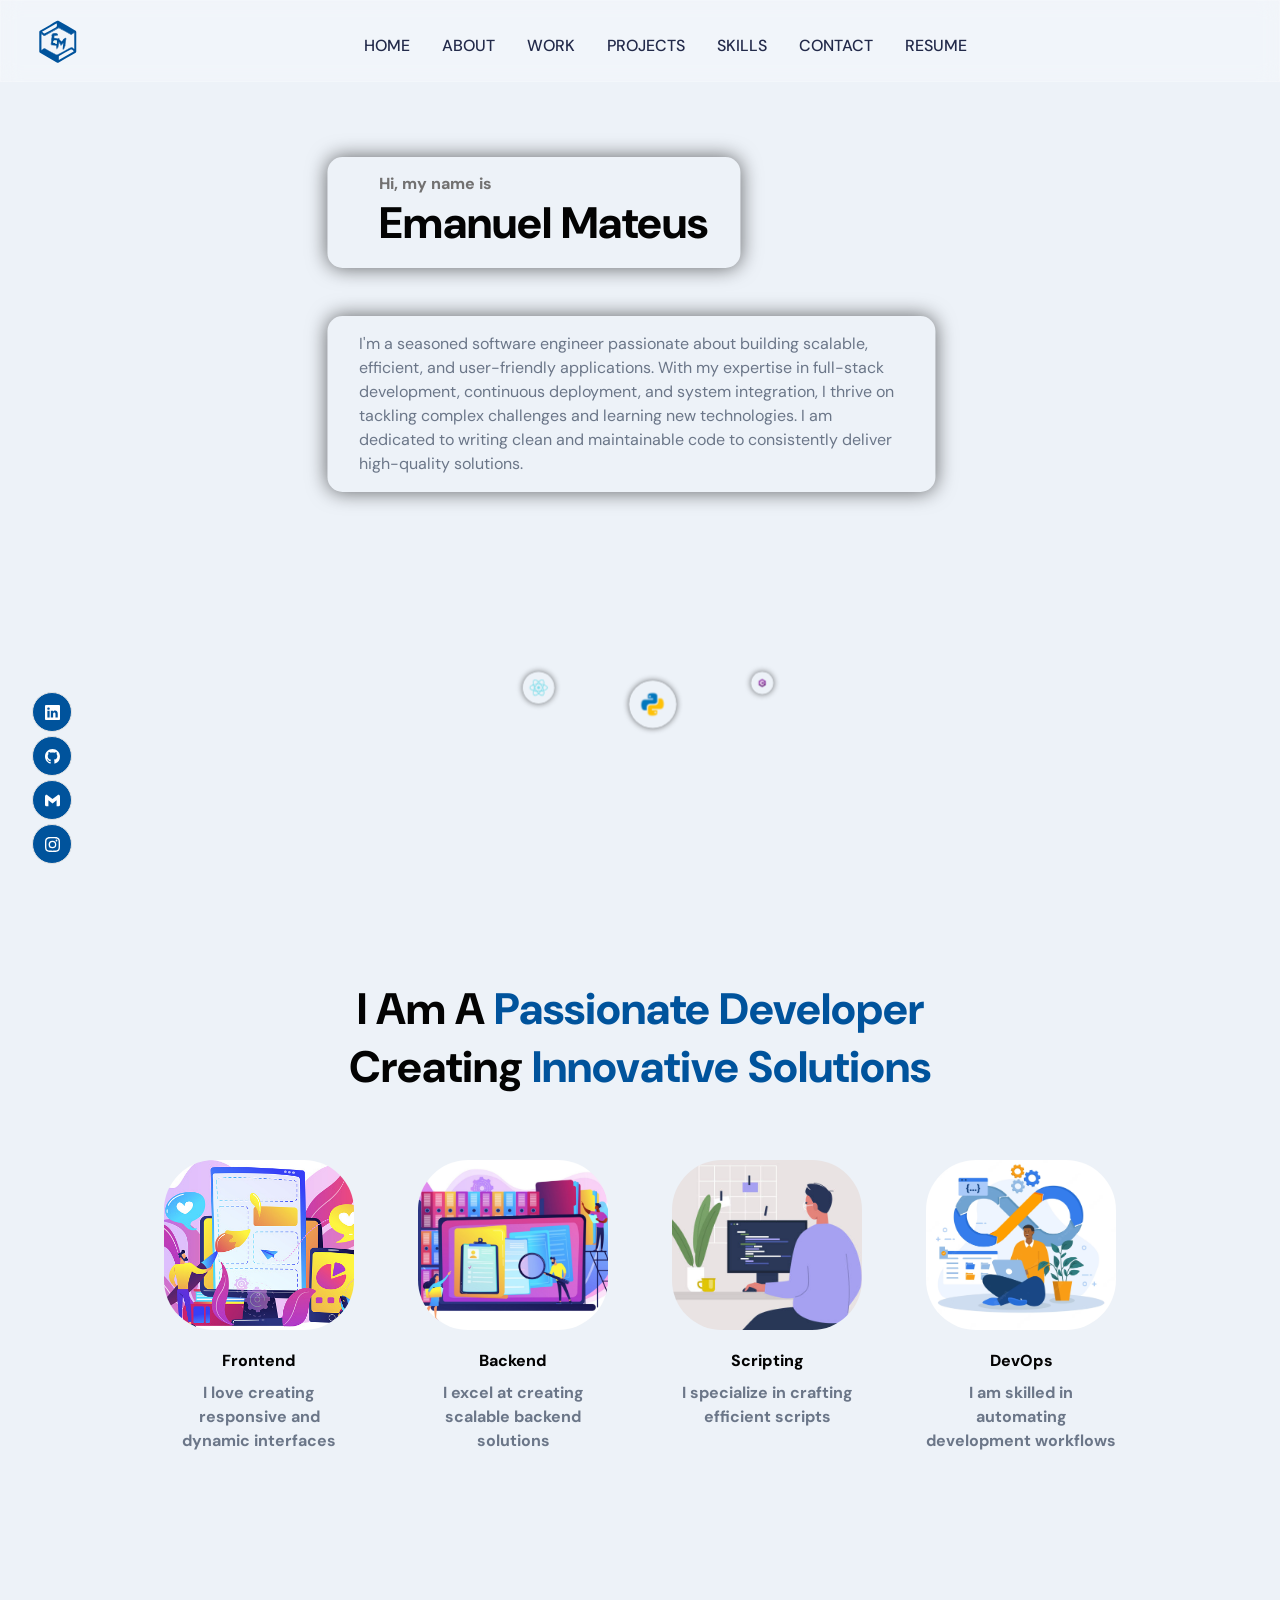
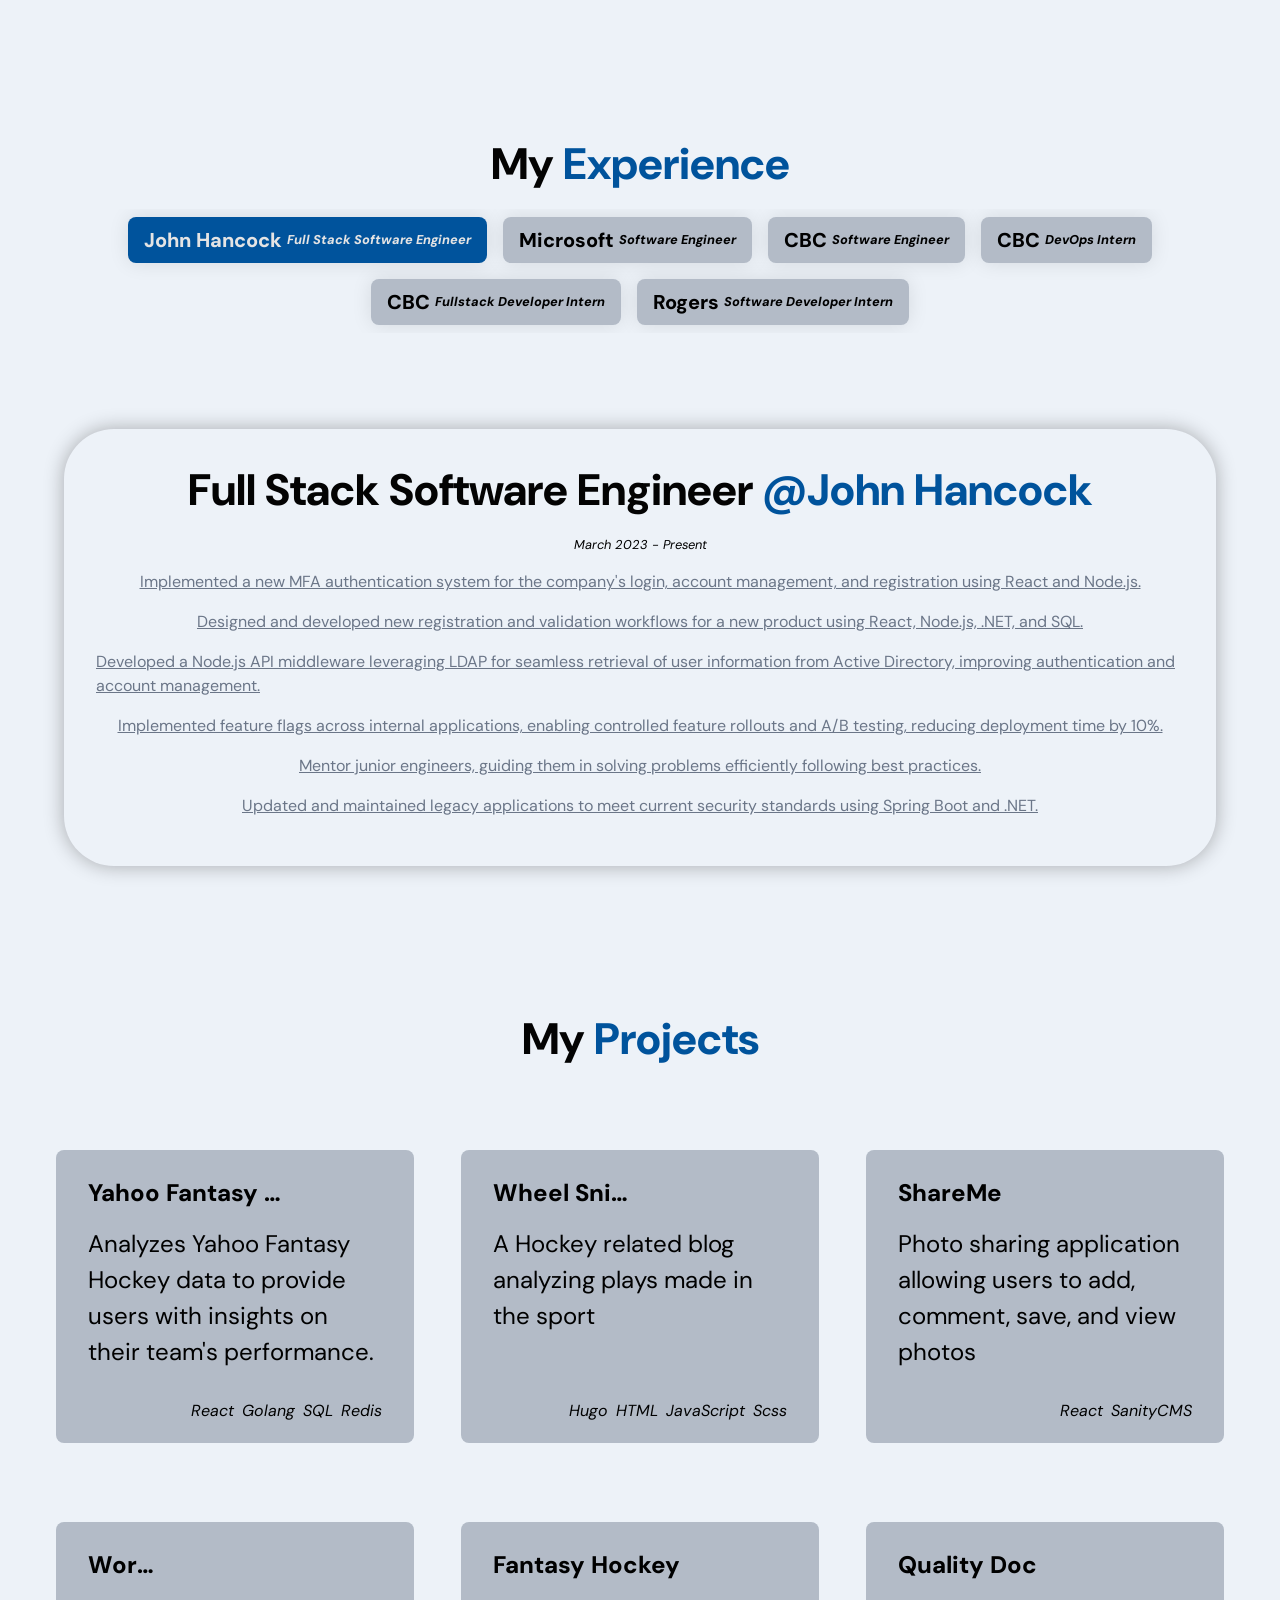
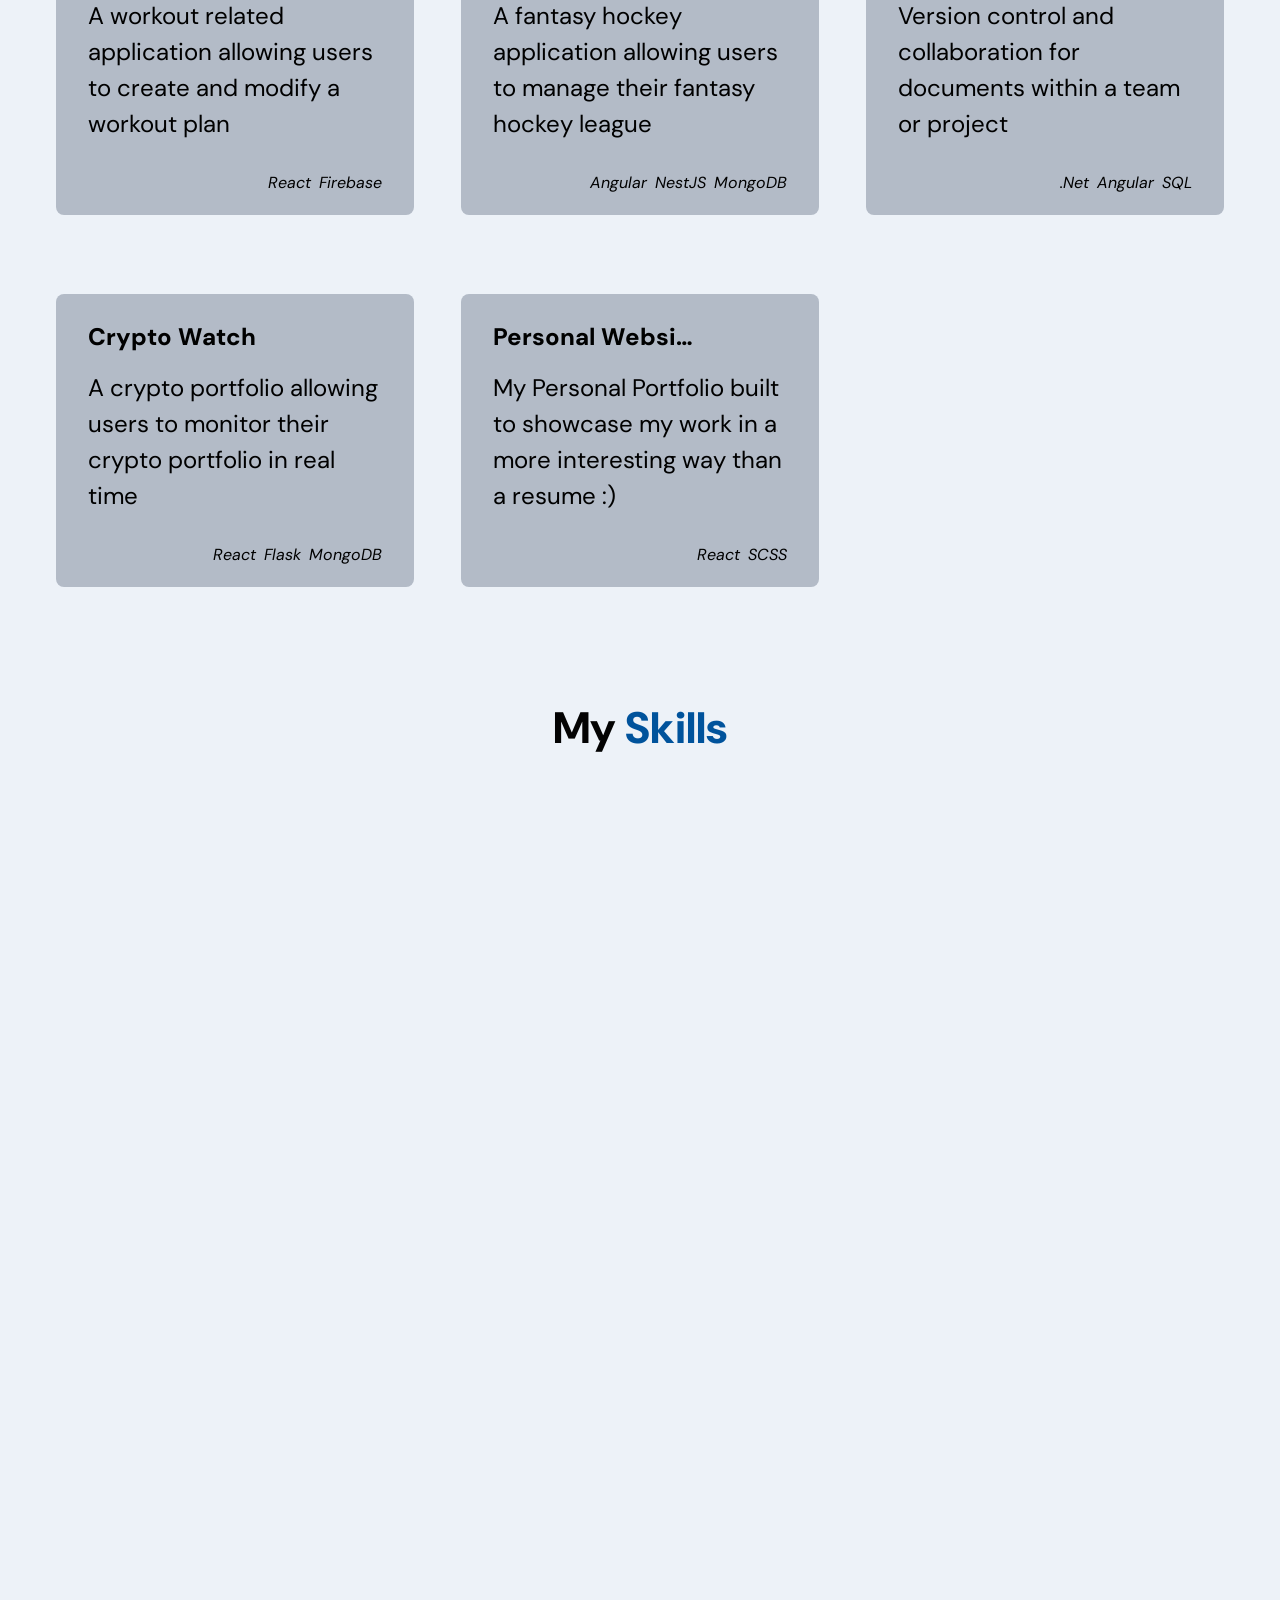
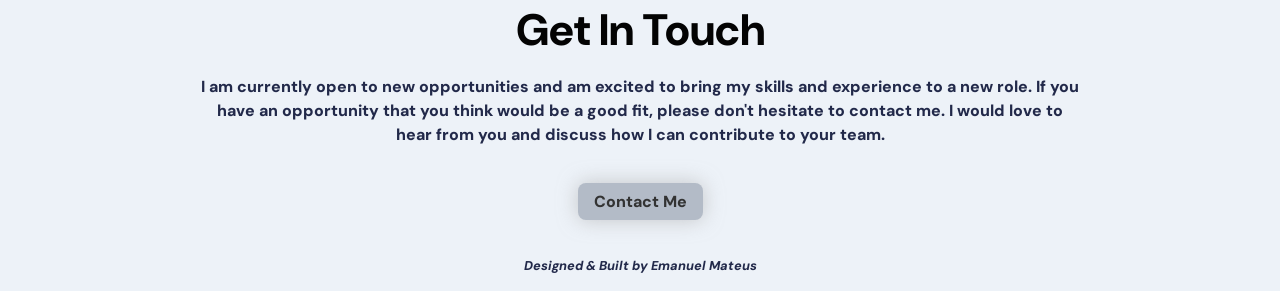
==== commit 9fc8da96: "Updates" ====
--- a/index.html
+++ b/index.html
@@ -1 +1 @@
-<!doctype html><html lang="en"><head><meta charset="utf-8"/><link rel="icon" href="/favicon.ico"/><meta name="viewport" content="width=device-width,initial-scale=1"/><meta name="theme-color" content="#000000"/><meta name="description" content="Web site created using create-react-app"/><link rel="apple-touch-icon" href="/logo192.png"/><link rel="manifest" href="/manifest.json"/><title>Emanuel Mateus</title><script defer="defer" src="/static/js/main.469e67b4.js"></script><link href="/static/css/main.9fe747ee.css" rel="stylesheet"></head><body><noscript>You need to enable JavaScript to run this app.</noscript><div id="root"></div></body></html>+<!doctype html><html lang="en"><head><meta charset="utf-8"/><link rel="icon" href="/favicon.ico"/><meta name="viewport" content="width=device-width,initial-scale=1"/><meta name="theme-color" content="#000000"/><meta name="description" content="Web site created using create-react-app"/><link rel="apple-touch-icon" href="/logo192.png"/><link rel="manifest" href="/manifest.json"/><title>Emanuel Mateus</title><script async src="https://www.googletagmanager.com/gtag/js?id=G-9WCVSPR02T"></script><script>function gtag(){dataLayer.push(arguments)}window.dataLayer=window.dataLayer||[],gtag("js",new Date),gtag("config","G-9WCVSPR02T")</script><script defer="defer" src="/static/js/main.469e67b4.js"></script><link href="/static/css/main.013c97a7.css" rel="stylesheet"></head><body><noscript>You need to enable JavaScript to run this app.</noscript><div id="root"></div></body></html>
--- a/static/css/main.013c97a7.css
+++ b/static/css/main.013c97a7.css
@@ -0,0 +1,2 @@
+@import url(https://fonts.googleapis.com/css2?family=DM+Sans:wght@400;500;700&display=swap);:root{--font-base:"DM Sans",sans-serif;--primary-color:#edf2f8;--opposite-primary-color:rgba(13,21,56,.908);--secondary-color:#00539c;--opposite-secondary-color:#eea47f;--black-color:#030303;--lightGray-color:#e4e4e4;--gray-color:#6b7688;--item-color:#b3bbc7;--brown-color:#46364a;--white-color:#fff}*{box-sizing:border-box;margin:0;padding:0;scroll-behavior:smooth}html:before{background-color:#edf2f8;background-color:var(--primary-color);content:"";height:100vh;left:0;position:fixed;top:0;width:100vw;z-index:-1}#about{min-height:75vh;position:relative}.app__about-section{flex:1 1;flex-direction:column;margin:5rem 0;width:100%}.app__profiles{flex-wrap:wrap;justify-content:center;margin-top:2rem}.app__profile-item,.app__profiles{align-items:flex-start;display:flex}.app__profile-item{flex-direction:column;justify-content:flex-start;margin:2rem;width:190px}.app__profile-item img{border-radius:50px;height:170px;object-fit:cover;width:100%}@media screen and (min-width:2000px){.app__profile-item img{height:320px}}.app__profile-item .profile-description,.app__profile-item .profile-title{text-align:center;width:100%}@media screen and (min-width:2000px){.app__profile-item{margin:2rem 4rem;width:370px}}.app__navbar{backdrop-filter:blur(10px);-webkit-backdrop-filter:blur(4px);background:hsla(0,0%,100%,.25);border:1px solid hsla(0,0%,100%,.18);justify-content:space-between;padding:1rem 2rem;position:fixed;width:100%;z-index:2}.app__navbar,.app__navbar-logo{align-items:center;display:flex}.app__navbar-logo{justify-content:flex-start}.app__navbar-logo img{width:50px}@media screen and (min-width:2500px){.app__navbar-logo img{width:80px}}.app__navbar-links{align-items:center;display:flex;flex:1 1;justify-content:center;list-style:none}.app__navbar-links li{cursor:pointer;flex-direction:column;margin:0 1rem}.app__navbar-links li div{background:transparent;border-radius:50%;height:5px;margin-bottom:5px;width:5px}.app__navbar-links li a{color:var(--opposite-primary-color);flex-direction:column;font-weight:500;text-decoration:none;text-transform:uppercase;transition:all .3s ease-in-out}.app__navbar-links li a:hover{color:var(--secondary-color)}.app__navbar-links li:hover div{background-color:var(--secondary-color)}@media screen and (max-width:900px){.app__navbar-links{display:none}}.app__navbar-menu{align-items:center;background-color:var(--secondary-color);border-radius:50%;display:flex;height:35px;justify-content:center;position:relative;width:35px}.app__navbar-menu svg{color:var(--white-color);height:70%;width:70%}.app__navbar-menu div{align-items:flex-end;background-color:var(--opposite-primary-color);background-repeat:repeat;background-size:cover;bottom:0;box-shadow:0 0 20px hsla(0,0%,66%,.15);display:flex;flex-direction:column;height:100vh;justify-content:flex-end;padding:1rem;position:fixed;right:0;top:0;width:80%;z-index:5}.app__navbar-menu div svg{color:var(--secondary-color);height:35px;margin:.5rem 1rem;width:35px}.app__navbar-menu div ul{align-items:flex-start;display:flex;flex-direction:column;height:100%;justify-content:flex-start;list-style:none;margin:0;padding:0;width:100%}.app__navbar-menu div ul li{margin:1rem}.app__navbar-menu div ul li a{color:var(--white-color);font-size:1rem;font-weight:500;text-decoration:none;text-transform:uppercase;transition:all .3s ease-in-out}.app__navbar-menu div ul li a:hover{color:var(--secondary-color)}@media screen and (min-width:900px){.app__navbar-menu,.app__navbar-menu div{display:none}}.app__social{bottom:0;flex-direction:column;left:0;padding:2rem;position:fixed;z-index:2}.app__social div{align-items:center;background-color:var(--secondary-color);border:1px solid var(--lightGray-color);border-radius:50%;display:flex;height:40px;justify-content:center;margin:.25rem 0;transition:all .3s ease-in-out;width:40px}.app__social div svg{color:var(--white-color);height:15px;width:15px}.app__social div:hover{scale:1.2}@media screen and (min-width:2000px){.app__social div{height:50px;margin:.5rem 0;width:50px}.app__social div svg{height:20px;width:20px}}@media screen and (max-width:1200px){.app__social{display:none}}.app_social-footer{display:flex;flex-direction:row}.app_social-footer div{align-items:center;background-color:var(--secondary-color);border:1px solid var(--lightGray-color);border-radius:50%;display:flex;height:40px;justify-content:center;margin:1rem;transition:all .3s ease-in-out;width:40px}.app_social-footer div svg{color:var(--white-color);height:15px;width:15px}.app_social-footer div:hover{scale:1.2}@media screen and (min-width:1201px){.app_social-footer{display:none}}#contact{position:relative}.app__footer-content{align-items:center;display:flex;flex-direction:column;justify-content:center;margin:0 auto;max-width:1200px}.app__footer-content p{color:var(--opposite-primary-color);font-weight:800;line-height:1.5;margin:1rem 10rem;text-align:center}@media screen and (max-width:1200px){.app__footer-content p{margin:1rem 5rem}}#home{min-height:100vh;position:relative}.app__header{flex:1 1;flex-direction:column;height:100%;margin-bottom:5rem;padding:6rem 2rem 0;width:100%}@media screen and (min-width:2000px){.app__header{padding-top:2rem}}@media screen and (max-width:1200px){.app__header{flex-direction:column}}@media screen and (max-width:400px){.app__header{padding:6rem 1rem 2rem}}.app__header-info{align-items:flex-end;display:flex;flex:.65 1;flex-direction:column;height:100%;justify-content:center;margin:0 1rem;width:50%}@media screen and (max-width:1200px){.app__header-info{margin-right:0;width:100%}}.app__header-badge{align-items:flex-start;display:flex;flex-direction:column;justify-content:flex-start;width:100%}.app__header-badge .badge-cmp,.app__header-badge .tag-cmp{border:var(--white-color);border-radius:15px;box-shadow:0 0 20px rgba(0,0,0,.6);flex-direction:row;padding:1rem 2rem;width:auto}@media screen and (max-width:1000px){.app__header-badge .badge-cmp,.app__header-badge .tag-cmp{width:95%}}.app__header-badge .tag-cmp{flex-direction:column;margin-top:3rem}.app__header-badge .tag-cmp p{text-align:left;width:100%}.app__header-badge .badge-cmp-oneliner{color:#727171}@media screen and (max-width:1200px){.app__header-badge{align-items:flex-start;justify-content:flex-start}}.app__header-circles{align-items:flex-start;display:flex;flex:.75 1;flex-direction:row;height:100%;justify-content:space-evenly;margin-left:1rem;width:100%}.app__header-circles div{align-items:center;background:var(--primary-color);border-radius:50%;box-shadow:0 0 20px rgba(0,0,0,.6);display:flex;height:100px;justify-content:center;width:100px}.app__header-circles div img{height:60%;width:60%}.app__header-circles div:first-child{height:100px;width:100px}.app__header-circles div:nth-child(2){height:150px;margin:1.75rem;width:150px}.app__header-circles div:nth-child(3){height:70px;width:70px}@media screen and (min-with:2000px){.app__header-circles div:first-child{height:400px;width:400px}.app__header-circles div:nth-child(2){height:170px;width:170px}.app__header-circles div:nth-child(3){height:200px;width:200px}}@media screen and (max-width:1200px){.app__header-circles{flex-direction:row;flex-wrap:wrap;margin-left:0;width:100%}.app__header-circles div{margin:1rem}}#projects{min-height:75vh;position:relative}.app__projects-section{margin:0 auto;max-width:1200px}.app__projects-section h2{text-align:center}.app__projects-portfolio{grid-gap:15px;display:grid;grid-template-columns:repeat(auto-fill,minmax(350px,1fr));margin-top:50px;position:relative}.app__projects-portfolio .app__project-item{background-color:var(--item-color);border-radius:.5rem;color:#000;margin:2rem 1rem;padding:1rem 2rem;transition:all .3s ease}.app__projects-portfolio .app__project-item:hover{background-color:var(--secondary-color);color:#fff;scale:1.03}.app__projects-portfolio .app__project-item:hover p{color:#d3d3d3}@media screen and (max-width:400px){.app__projects-portfolio .app__project-item{margin:1rem auto;width:95%}}@media screen and (max-width:1080px){.app__projects-portfolio{display:flex;flex-direction:column;justify-content:center}}.app__project-header{align-items:center;display:flex;height:20%;justify-content:space-between;padding:1rem 0;width:100%}.app__project-header a{color:inherit;text-decoration:none}.app__project-header h4{font-size:1.5rem;font-weight:800;max-width:70%;overflow:hidden;text-overflow:ellipsis;white-space:nowrap}.app__project-header h4:hover{margin-top:1rem;overflow:visible;white-space:normal}.app__project-content{flex-direction:column;height:70%;padding:.5rem 0;position:relative;width:100%}.app__project-content p{color:var(--grey-color);font-size:1.5rem;line-height:1.5;max-height:100%;overflow:hidden;text-align:left;text-overflow:ellipsis;width:100%}@media screen and (min-width:2000px){.app__project-content p{font-size:1.5rem}}.app__project-technologies{align-items:center;display:flex;flex-direction:row;height:10%;justify-content:flex-end}.app__project-technologies p{font-style:italic;padding:0 0 .5rem .5rem}#skills{min-height:75vh;position:relative}.app__skills-section{flex:1 1;flex-direction:column;margin:5rem 0;width:100%}.app__skills-container{align-items:flex-start;display:flex;flex-wrap:wrap;justify-content:center;margin-top:2rem}@media screen and (min-width:2000px){.app__skills-container{margin:2rem auto;max-width:40%}}@media screen and (min-width:1200px)and (max-width:2000px){.app__skills-container{margin:2rem auto;max-width:50%}}@media screen and (min-width:1000px)and (max-width:1200px){.app__skills-container{margin:2rem auto;max-width:80%}}@media screen and (max-width:1000px){.app__skills-container{flex-direction:column;width:100%}}.app__skills-list{align-items:flex-start;display:flex;flex:1 1;flex-wrap:wrap;justify-content:center}@media screen and (max-width:1000px){.app__skills-list{align-items:center;justify-content:center;margin-right:0}}.app__skills-item{align-items:center;display:flex;flex-direction:column;justify-content:center;margin:1rem;transition:all .3s ease-in-out}.app__skills-item div{background-color:var(--item-color);border-radius:50%;height:90px;margin:1rem;width:90px}.app__skills-item div img{height:50%;width:50%}.app__skills-item div:hover{box-shadow:0 0 25px var(--grey-color)}@media screen and (min-height:2000px){.app__skills-item div{height:150px;width:150px}}@media screen and (max-height:450px){.app__skills-item div{height:70px;width:70px}}.app__skills-item p{color:var(--gray-color);font-weight:500;margin-top:.5rem;text-align:center}@media screen and (min-width:2000px){.app__skills-item{margin:1rem 2rem}.app__skills-item p{margin-top:1rem}}#work{min-height:75vh;position:relative}.app__work-section{flex:1 1;flex-direction:column;margin:5rem 0;width:100%}.app__work-filter{align-items:center;display:flex;flex-direction:row;flex-wrap:wrap;justify-content:center;margin:1rem 0 2rem;overflow:hidden}.app__work-filter .app__work-filter-item{background-color:var(--item-color);border-radius:.5rem;box-shadow:0 0 20px rgba(0,0,0,.1);color:#000;cursor:pointer;font-size:20px;font-weight:800;margin:.5rem;padding:.5rem 1rem;transition:all .3s ease}.app__work-filter .app__work-filter-item:hover{box-shadow:0 0 40px rgba(0,0,0,.1);scale:1.05}@media screen and (min-width:2000px){.app__work-filter .app__work-filter-item{border-radius:.85;font-size:25px;padding:1rem 2rem}}@media screen and (max-width:1000px)and (min-width:500px){.app__work-filter .app__work-filter-item{min-width:500px}}@media screen and (max-width:500px){.app__work-filter .app__work-filter-item{width:100%}}.app__work-filter .item-active{background-color:var(--secondary-color);color:var(--lightGray-color)}.app__work-filter .item-inactive{display:none}.app__work-portfolio{align-items:center;display:flex;flex-wrap:wrap;justify-content:center}.app__work-portfolio .app__work-item{border-radius:50px;box-shadow:0 0 20px rgba(0,0,0,.3);flex-direction:column;margin:4rem;padding:2rem}.app__work-portfolio .app__work-item .app__work-content-time{margin:1rem}@media screen and (max-width:1000px){.app__work-portfolio .app__work-item{margin:1rem;padding:1rem}}.app__work-portfolio .item-inactive{display:none}.app__work-content-responsibilities-list li{align-items:center;display:flex;justify-content:center;margin-bottom:1rem;text-decoration:underline}@media screen and (max-width:1000px){.app__work-content-responsibilities-list li{align-items:flex-start;justify-content:flex-start;margin:1rem}}.app{background-color:var(--primary-color);font-family:var(--font-base)}.app__whitebg{background-color:var(--white-color)}.app__primarybg{background-color:var(--primary-color)}.app__container{display:flex;flex-direction:row;min-height:100vh;width:100%}.app__flex{align-items:center;display:flex;justify-content:center}.app__wrapper{flex:1 1;flex-direction:column;padding:4rem 2rem;width:100%}@media screen and (max-width:450px){.app__wrapper{padding:4rem 1rem 2rem}}.head-text{color:var(--black-color);font-size:2.75rem;font-weight:800;text-align:center;text-transform:capitalize}.head-text span{color:var(--secondary-color)}@media screen and (min-width:2000px){.head-text{font-size:4rem}}@media screen and (max-width:450px){.head-text{font-size:2rem}}.p-text{color:var(--gray-color);font-size:1rem;line-height:1.5;text-align:left}@media screen and (min-width:2000px){.p-text{font-size:1.75rem}}.small-text{color:var(--grey-color);font-size:.8rem;font-style:italic;line-height:1.5;text-align:left}@media screen and (min-width:2000px){.small-text{font-size:1.25rem}}.bold-text{color:var(--black-color);font-size:1rem;font-weight:800;text-align:left}@media screen and (min-width:2000px){.bold-text{font-size:2rem}}@media screen and (max-width:450px){.bold-text{font-size:.9rem}}.app__navigation{align-items:center;display:flex;flex-direction:column;justify-content:center;padding:1rem}.app__navigation .app__navigation-dot{background-color:#cbcbcb;border-radius:50%;height:10px;margin:.5rem;transition:background-color .2s ease-in-out;width:10px}.app__navigation .app__navigation-dot:hover{background-color:var(--secondary-color)}@media screen and (min-width:2000px){.app__navigation .app__navigation-dot{height:20px;width:20px}}@media screen and (max-width:500px){.app__navigation,.app__social{display:none}.copyright{padding:2rem}}.link-btn{background-color:var(--item-color);border-radius:.5rem;box-shadow:0 0 20px hsla(0,0%,66%,.6);color:#333;cursor:pointer;display:inline-block;font-size:1rem;font-weight:800;padding:.5rem 1rem;text-decoration:none}.link-btn:hover{background-color:var(--secondary-color);color:var(--white-color)}
+/*# sourceMappingURL=main.013c97a7.css.map*/
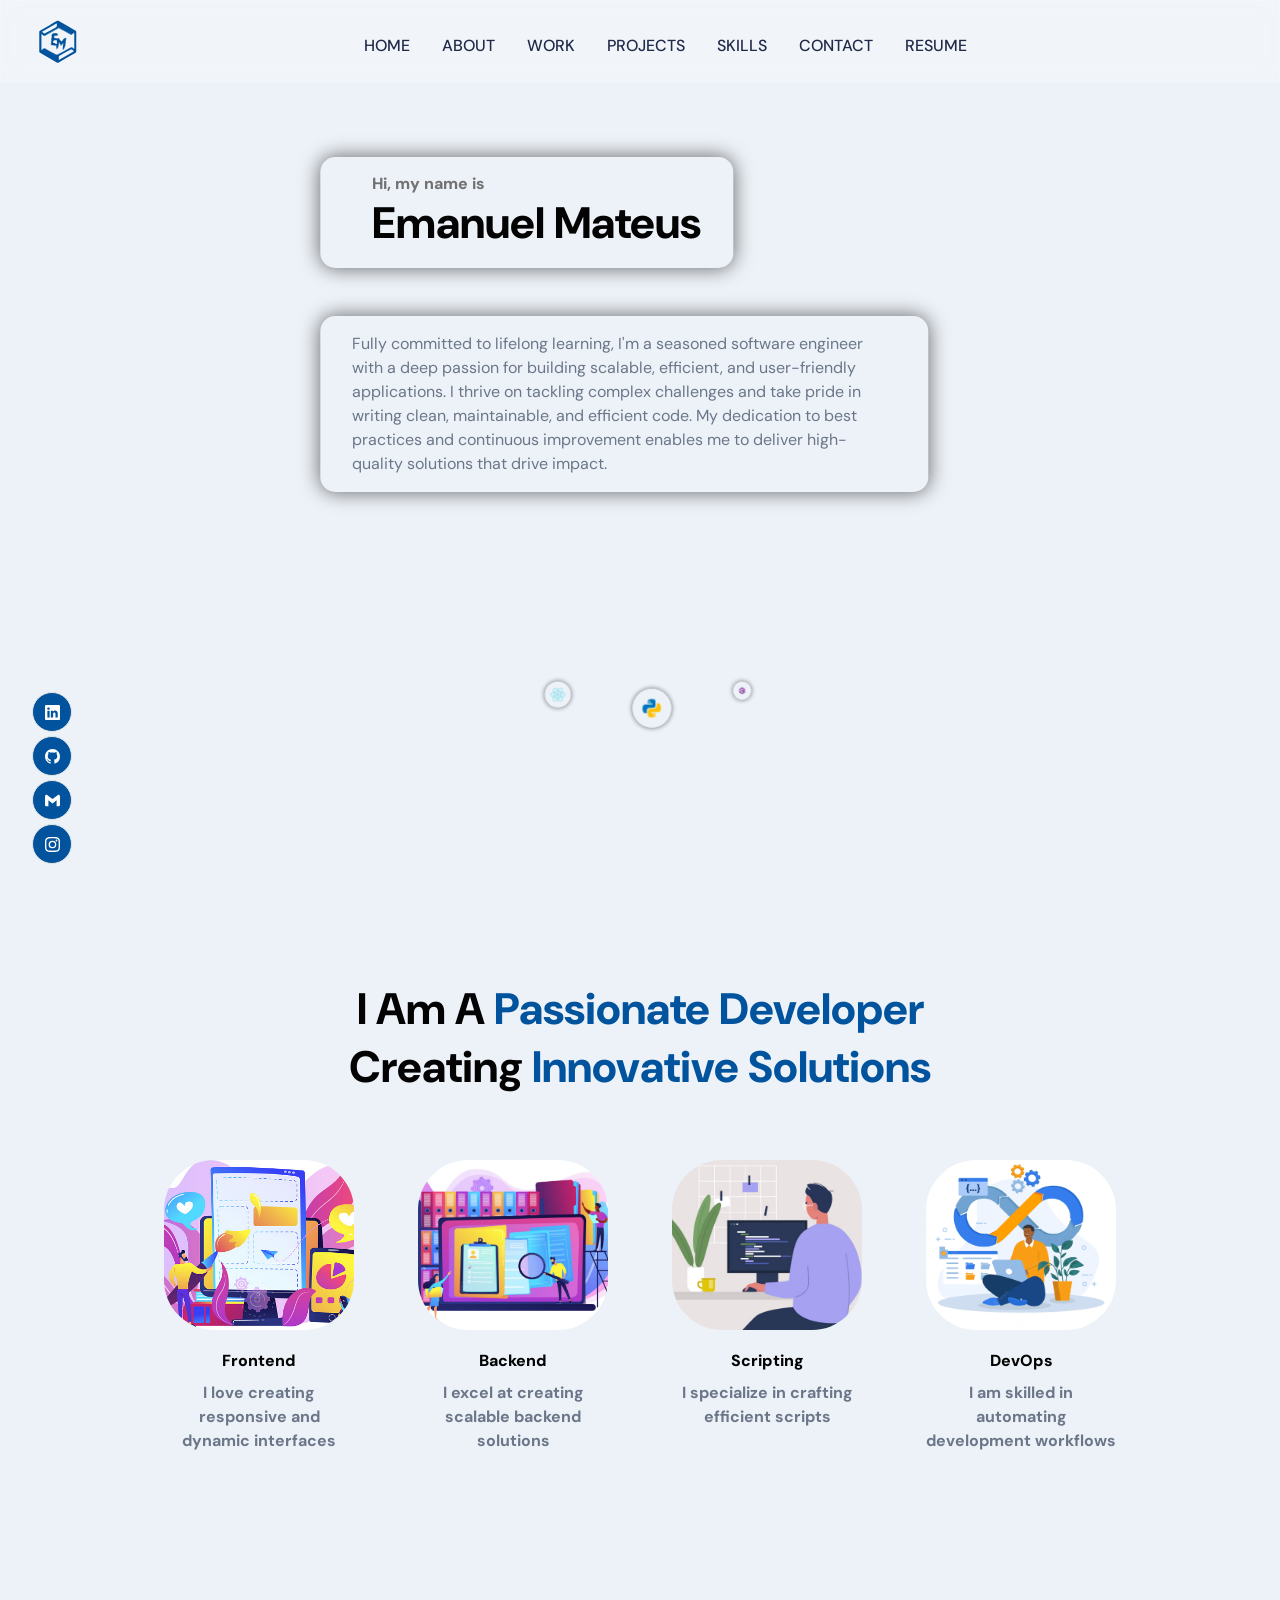
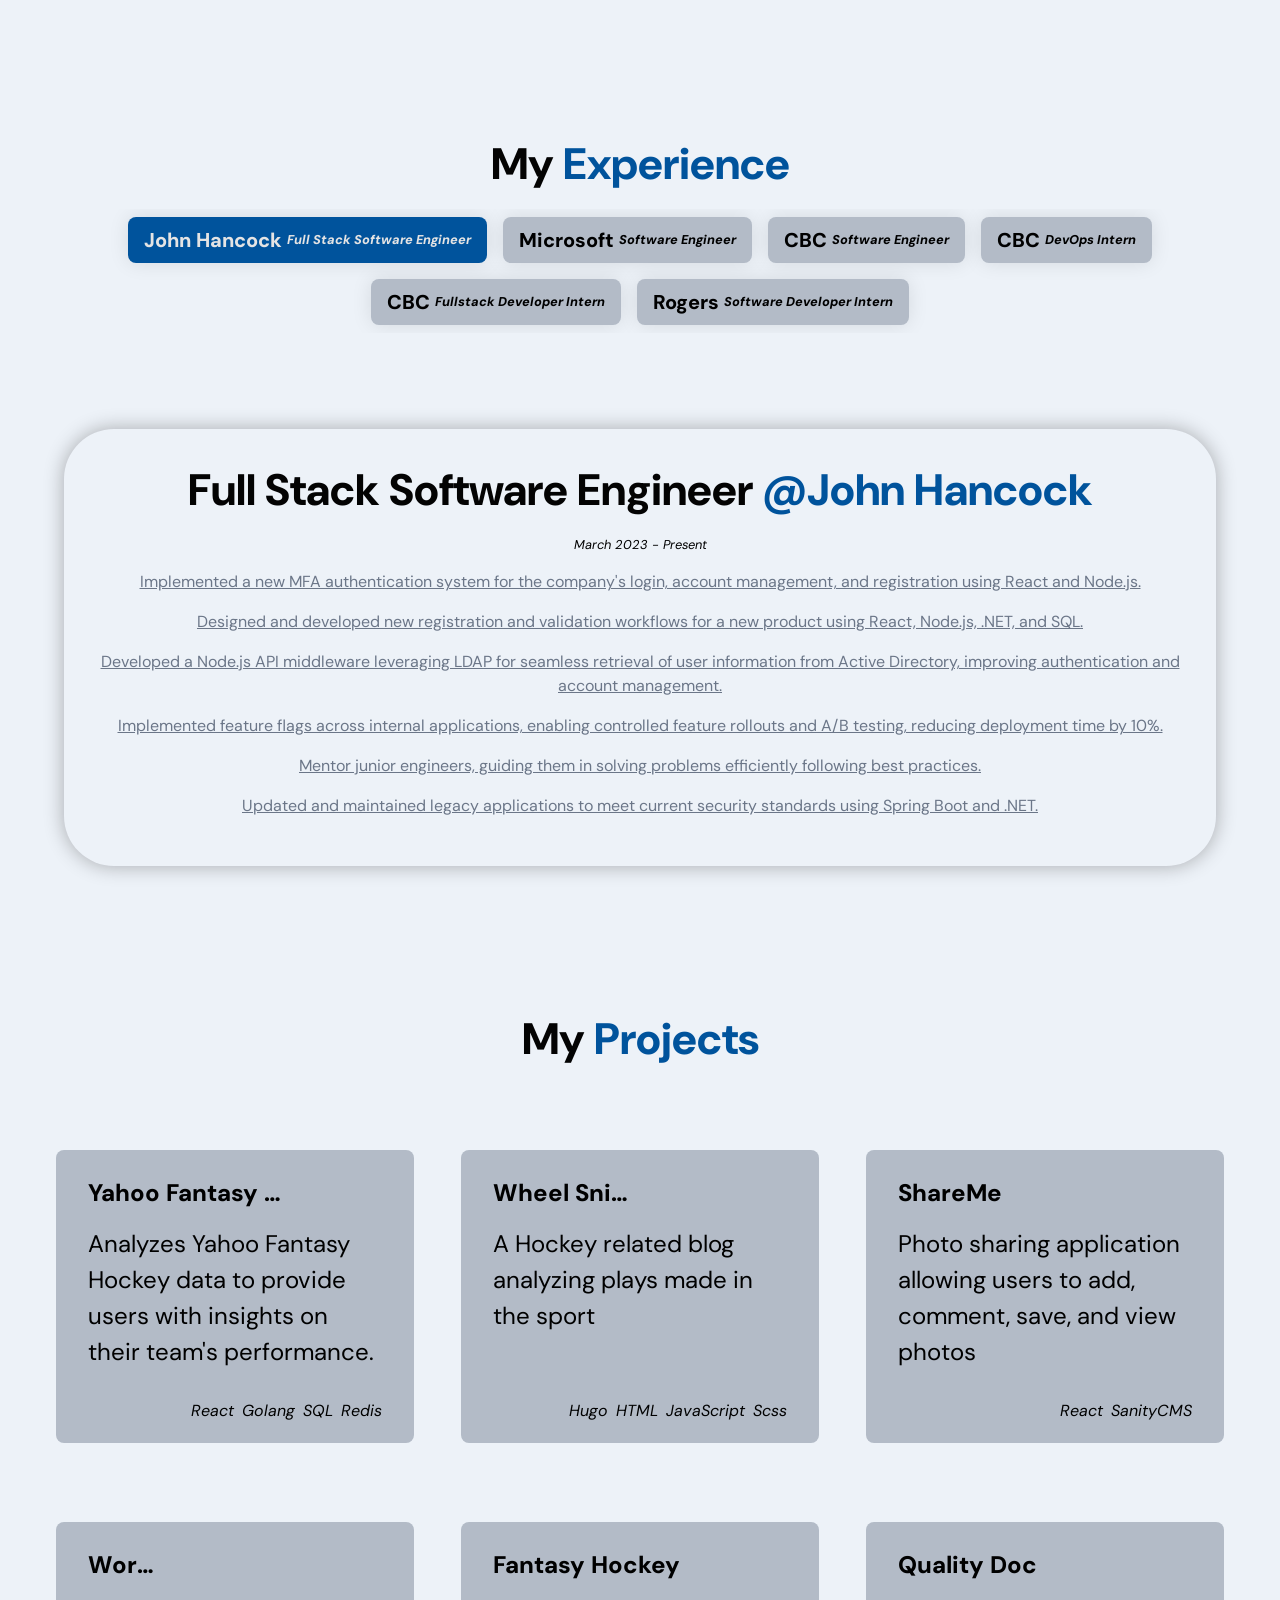
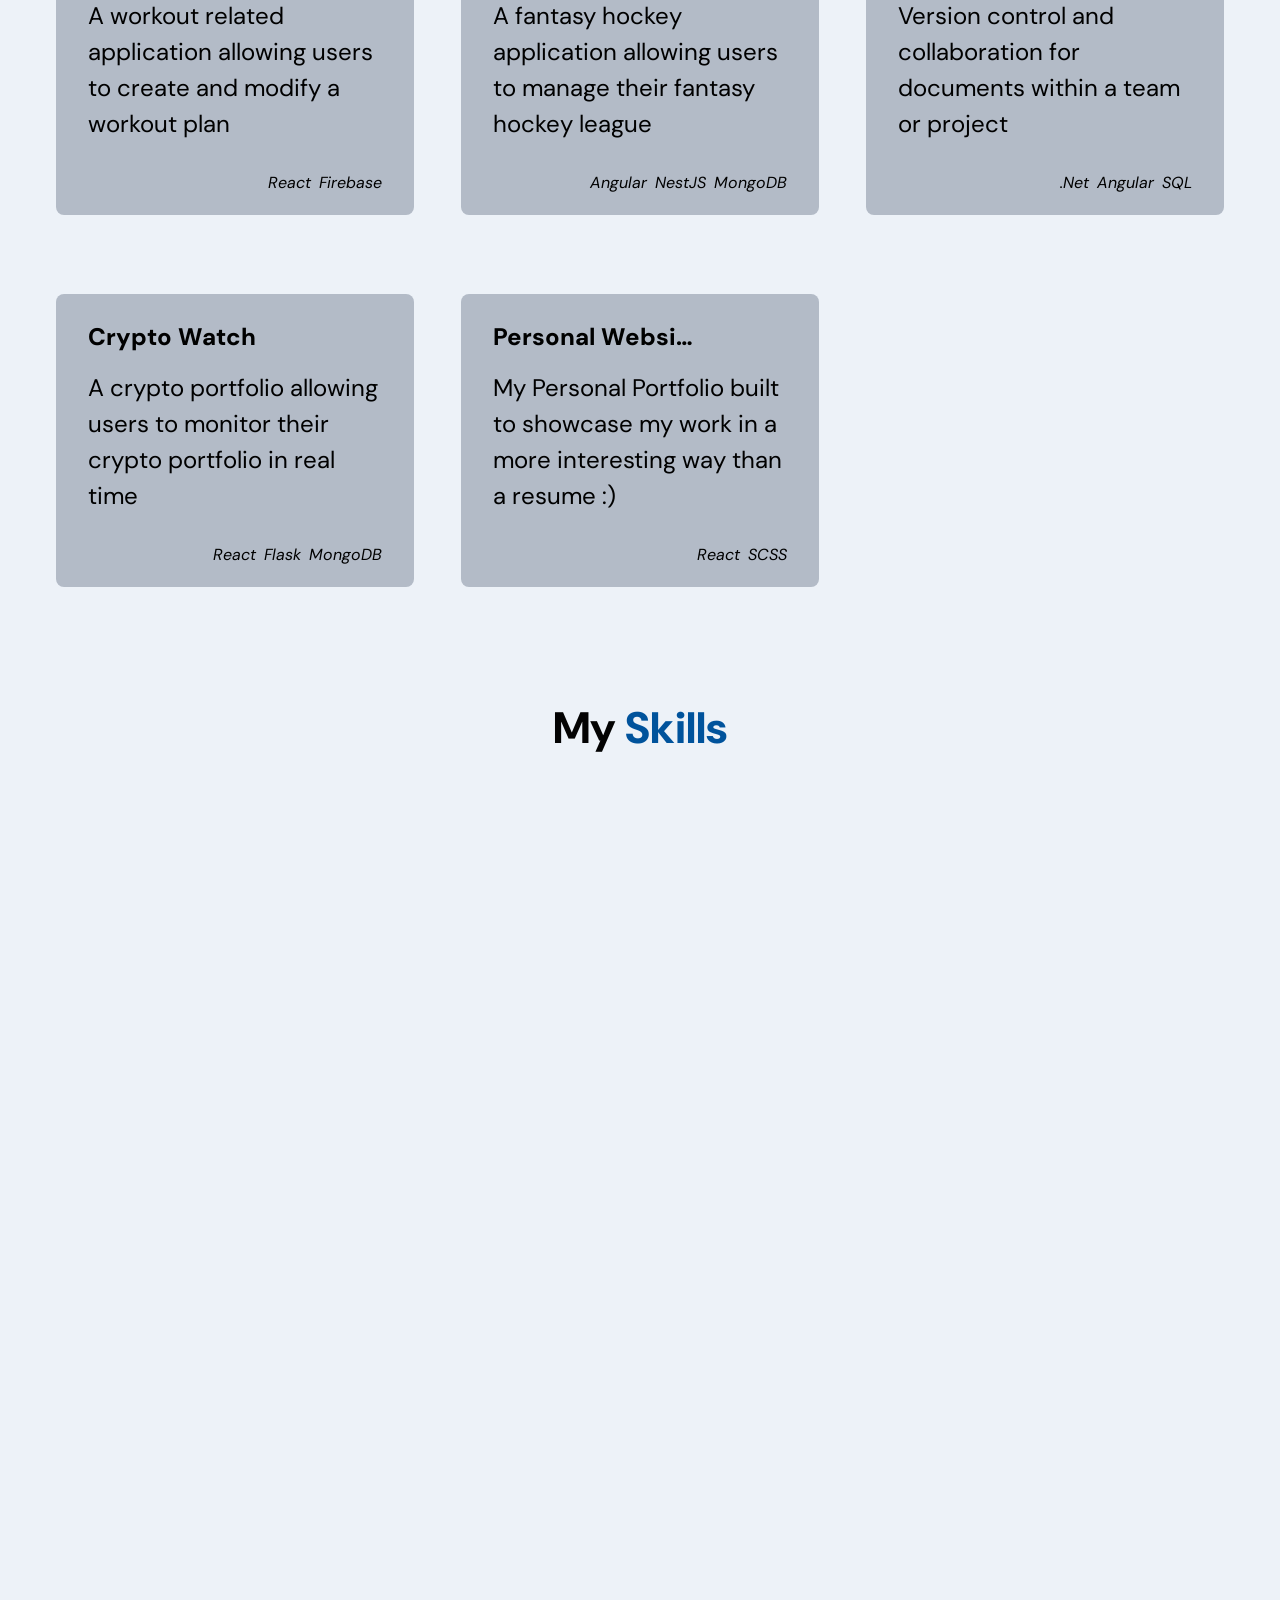
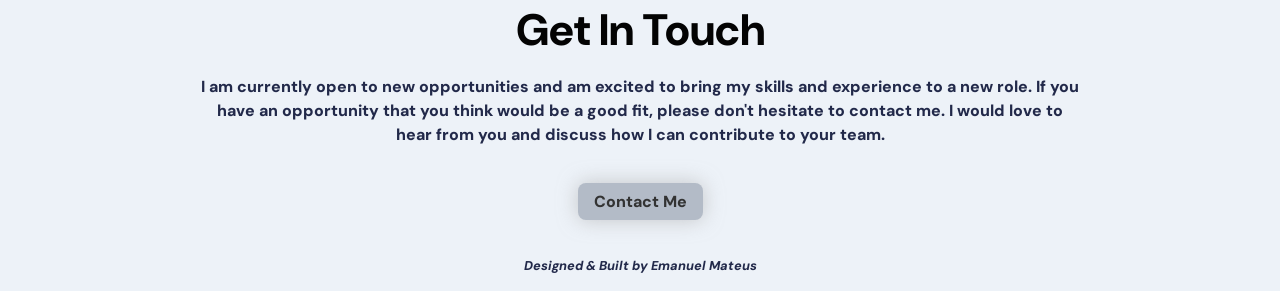
==== commit 434b0bc9: "Updates" ====
--- a/index.html
+++ b/index.html
@@ -1 +1 @@
-<!doctype html><html lang="en"><head><meta charset="utf-8"/><link rel="icon" href="/favicon.ico"/><meta name="viewport" content="width=device-width,initial-scale=1"/><meta name="theme-color" content="#000000"/><meta name="description" content="Web site created using create-react-app"/><link rel="apple-touch-icon" href="/logo192.png"/><link rel="manifest" href="/manifest.json"/><title>Emanuel Mateus</title><script async src="https://www.googletagmanager.com/gtag/js?id=G-9WCVSPR02T"></script><script>function gtag(){dataLayer.push(arguments)}window.dataLayer=window.dataLayer||[],gtag("js",new Date),gtag("config","G-9WCVSPR02T")</script><script defer="defer" src="/static/js/main.469e67b4.js"></script><link href="/static/css/main.013c97a7.css" rel="stylesheet"></head><body><noscript>You need to enable JavaScript to run this app.</noscript><div id="root"></div></body></html>+<!doctype html><html lang="en"><head><meta charset="utf-8"/><link rel="icon" href="/favicon.ico"/><meta name="viewport" content="width=device-width,initial-scale=1"/><meta name="theme-color" content="#000000"/><meta name="description" content="Web site created using create-react-app"/><link rel="apple-touch-icon" href="/logo192.png"/><link rel="manifest" href="/manifest.json"/><title>Emanuel Mateus</title><script async src="https://www.googletagmanager.com/gtag/js?id=G-9WCVSPR02T"></script><script>function gtag(){dataLayer.push(arguments)}window.dataLayer=window.dataLayer||[],gtag("js",new Date),gtag("config","G-9WCVSPR02T")</script><script defer="defer" src="/static/js/main.24e708a0.js"></script><link href="/static/css/main.d990508f.css" rel="stylesheet"></head><body><noscript>You need to enable JavaScript to run this app.</noscript><div id="root"></div></body></html>
--- a/static/css/main.d990508f.css
+++ b/static/css/main.d990508f.css
@@ -0,0 +1,2 @@
+@import url(https://fonts.googleapis.com/css2?family=DM+Sans:wght@400;500;700&display=swap);:root{--font-base:"DM Sans",sans-serif;--primary-color:#edf2f8;--opposite-primary-color:rgba(13,21,56,.908);--secondary-color:#00539c;--opposite-secondary-color:#eea47f;--black-color:#030303;--lightGray-color:#e4e4e4;--gray-color:#6b7688;--item-color:#b3bbc7;--brown-color:#46364a;--white-color:#fff}*{box-sizing:border-box;margin:0;padding:0;scroll-behavior:smooth}html:before{background-color:#edf2f8;background-color:var(--primary-color);content:"";height:100vh;left:0;position:fixed;top:0;width:100vw;z-index:-1}#about{min-height:75vh;position:relative}.app__about-section{flex:1 1;flex-direction:column;margin:5rem 0;width:100%}.app__profiles{flex-wrap:wrap;justify-content:center;margin-top:2rem}.app__profile-item,.app__profiles{align-items:flex-start;display:flex}.app__profile-item{flex-direction:column;justify-content:flex-start;margin:2rem;width:190px}.app__profile-item img{border-radius:50px;height:170px;object-fit:cover;width:100%}@media screen and (min-width:2000px){.app__profile-item img{height:320px}}.app__profile-item .profile-description,.app__profile-item .profile-title{text-align:center;width:100%}@media screen and (min-width:2000px){.app__profile-item{margin:2rem 4rem;width:370px}}.app__navbar{backdrop-filter:blur(10px);-webkit-backdrop-filter:blur(4px);background:hsla(0,0%,100%,.25);border:1px solid hsla(0,0%,100%,.18);justify-content:space-between;padding:1rem 2rem;position:fixed;width:100%;z-index:2}.app__navbar,.app__navbar-logo{align-items:center;display:flex}.app__navbar-logo{justify-content:flex-start}.app__navbar-logo img{width:50px}@media screen and (min-width:2500px){.app__navbar-logo img{width:80px}}.app__navbar-links{align-items:center;display:flex;flex:1 1;justify-content:center;list-style:none}.app__navbar-links li{cursor:pointer;flex-direction:column;margin:0 1rem}.app__navbar-links li div{background:transparent;border-radius:50%;height:5px;margin-bottom:5px;width:5px}.app__navbar-links li a{color:var(--opposite-primary-color);flex-direction:column;font-weight:500;text-decoration:none;text-transform:uppercase;transition:all .3s ease-in-out}.app__navbar-links li a:hover{color:var(--secondary-color)}.app__navbar-links li:hover div{background-color:var(--secondary-color)}@media screen and (max-width:900px){.app__navbar-links{display:none}}.app__navbar-menu{align-items:center;background-color:var(--secondary-color);border-radius:50%;display:flex;height:35px;justify-content:center;position:relative;width:35px}.app__navbar-menu svg{color:var(--white-color);height:70%;width:70%}.app__navbar-menu div{align-items:flex-end;background-color:var(--opposite-primary-color);background-repeat:repeat;background-size:cover;bottom:0;box-shadow:0 0 20px hsla(0,0%,66%,.15);display:flex;flex-direction:column;height:100vh;justify-content:flex-end;padding:1rem;position:fixed;right:0;top:0;width:80%;z-index:5}.app__navbar-menu div svg{color:var(--secondary-color);height:35px;margin:.5rem 1rem;width:35px}.app__navbar-menu div ul{align-items:flex-start;display:flex;flex-direction:column;height:100%;justify-content:flex-start;list-style:none;margin:0;padding:0;width:100%}.app__navbar-menu div ul li{margin:1rem}.app__navbar-menu div ul li a{color:var(--white-color);font-size:1rem;font-weight:500;text-decoration:none;text-transform:uppercase;transition:all .3s ease-in-out}.app__navbar-menu div ul li a:hover{color:var(--secondary-color)}@media screen and (min-width:900px){.app__navbar-menu,.app__navbar-menu div{display:none}}.app__social{bottom:0;flex-direction:column;left:0;padding:2rem;position:fixed;z-index:2}.app__social div{align-items:center;background-color:var(--secondary-color);border:1px solid var(--lightGray-color);border-radius:50%;display:flex;height:40px;justify-content:center;margin:.25rem 0;transition:all .3s ease-in-out;width:40px}.app__social div svg{color:var(--white-color);height:15px;width:15px}.app__social div:hover{scale:1.2}@media screen and (min-width:2000px){.app__social div{height:50px;margin:.5rem 0;width:50px}.app__social div svg{height:20px;width:20px}}@media screen and (max-width:1200px){.app__social{display:none}}.app_social-footer{display:flex;flex-direction:row}.app_social-footer div{align-items:center;background-color:var(--secondary-color);border:1px solid var(--lightGray-color);border-radius:50%;display:flex;height:40px;justify-content:center;margin:1rem;transition:all .3s ease-in-out;width:40px}.app_social-footer div svg{color:var(--white-color);height:15px;width:15px}.app_social-footer div:hover{scale:1.2}@media screen and (min-width:1201px){.app_social-footer{display:none}}#contact{position:relative}.app__footer-content{align-items:center;display:flex;flex-direction:column;justify-content:center;margin:0 auto;max-width:1200px}.app__footer-content p{color:var(--opposite-primary-color);font-weight:800;line-height:1.5;margin:1rem 10rem;text-align:center}@media screen and (max-width:1200px){.app__footer-content p{margin:1rem 5rem}}#home{min-height:100vh;position:relative}.app__header{flex:1 1;flex-direction:column;height:100%;margin-bottom:5rem;padding:6rem 2rem 0;width:100%}@media screen and (min-width:2000px){.app__header{padding-top:2rem}}@media screen and (max-width:1200px){.app__header{flex-direction:column}}@media screen and (max-width:400px){.app__header{padding:6rem 1rem 2rem}}.app__header-info{align-items:flex-end;display:flex;flex:.65 1;flex-direction:column;height:100%;justify-content:center;margin:0 1rem;width:50%}@media screen and (max-width:1200px){.app__header-info{margin-right:0;width:100%}}.app__header-badge{align-items:flex-start;display:flex;flex-direction:column;justify-content:flex-start;width:100%}.app__header-badge .badge-cmp,.app__header-badge .tag-cmp{border:var(--white-color);border-radius:15px;box-shadow:0 0 20px rgba(0,0,0,.6);flex-direction:row;padding:1rem 2rem;width:auto}@media screen and (max-width:1000px){.app__header-badge .badge-cmp,.app__header-badge .tag-cmp{width:95%}}.app__header-badge .tag-cmp{flex-direction:column;margin-top:3rem}.app__header-badge .tag-cmp p{text-align:left;width:100%}.app__header-badge .badge-cmp-oneliner{color:#727171}@media screen and (max-width:1200px){.app__header-badge{align-items:flex-start;justify-content:flex-start}}.app__header-circles{align-items:flex-start;display:flex;flex:.75 1;flex-direction:row;height:100%;justify-content:space-evenly;margin-left:1rem;width:100%}.app__header-circles div{align-items:center;background:var(--primary-color);border-radius:50%;box-shadow:0 0 20px rgba(0,0,0,.6);display:flex;height:100px;justify-content:center;width:100px}.app__header-circles div img{height:60%;width:60%}.app__header-circles div:first-child{height:100px;width:100px}.app__header-circles div:nth-child(2){height:150px;margin:1.75rem;width:150px}.app__header-circles div:nth-child(3){height:70px;width:70px}@media screen and (min-with:2000px){.app__header-circles div:first-child{height:400px;width:400px}.app__header-circles div:nth-child(2){height:170px;width:170px}.app__header-circles div:nth-child(3){height:200px;width:200px}}@media screen and (max-width:1200px){.app__header-circles{flex-direction:row;flex-wrap:wrap;margin-left:0;width:100%}.app__header-circles div{margin:1rem}}#projects{min-height:75vh;position:relative}.app__projects-section{margin:0 auto;max-width:1200px}.app__projects-section h2{text-align:center}.app__projects-portfolio{grid-gap:15px;display:grid;grid-template-columns:repeat(auto-fill,minmax(350px,1fr));margin-top:50px;position:relative}.app__projects-portfolio .app__project-item{background-color:var(--item-color);border-radius:.5rem;color:#000;margin:2rem 1rem;padding:1rem 2rem;transition:all .3s ease}.app__projects-portfolio .app__project-item:hover{background-color:var(--secondary-color);color:#fff;scale:1.03}.app__projects-portfolio .app__project-item:hover p{color:#d3d3d3}@media screen and (max-width:400px){.app__projects-portfolio .app__project-item{margin:1rem auto;width:95%}}@media screen and (max-width:1080px){.app__projects-portfolio{display:flex;flex-direction:column;justify-content:center}}.app__project-header{align-items:center;display:flex;height:20%;justify-content:space-between;padding:1rem 0;width:100%}.app__project-header a{color:inherit;text-decoration:none}.app__project-header h4{font-size:1.5rem;font-weight:800;max-width:70%;overflow:hidden;text-overflow:ellipsis;white-space:nowrap}.app__project-header h4:hover{margin-top:1rem;overflow:visible;white-space:normal}.app__project-content{flex-direction:column;height:70%;padding:.5rem 0;position:relative;width:100%}.app__project-content p{color:var(--grey-color);font-size:1.5rem;line-height:1.5;max-height:100%;overflow:hidden;text-align:left;text-overflow:ellipsis;width:100%}@media screen and (min-width:2000px){.app__project-content p{font-size:1.5rem}}.app__project-technologies{align-items:center;display:flex;flex-direction:row;height:10%;justify-content:flex-end}.app__project-technologies p{font-style:italic;padding:0 0 .5rem .5rem}#skills{min-height:75vh;position:relative}.app__skills-section{flex:1 1;flex-direction:column;margin:5rem 0;width:100%}.app__skills-container{align-items:flex-start;display:flex;flex-wrap:wrap;justify-content:center;margin-top:2rem}@media screen and (min-width:2000px){.app__skills-container{margin:2rem auto;max-width:40%}}@media screen and (min-width:1200px)and (max-width:2000px){.app__skills-container{margin:2rem auto;max-width:50%}}@media screen and (min-width:1000px)and (max-width:1200px){.app__skills-container{margin:2rem auto;max-width:80%}}@media screen and (max-width:1000px){.app__skills-container{flex-direction:column;width:100%}}.app__skills-list{align-items:flex-start;display:flex;flex:1 1;flex-wrap:wrap;justify-content:center}@media screen and (max-width:1000px){.app__skills-list{align-items:center;justify-content:center;margin-right:0}}.app__skills-item{align-items:center;display:flex;flex-direction:column;justify-content:center;margin:1rem;transition:all .3s ease-in-out}.app__skills-item div{background-color:var(--item-color);border-radius:50%;height:90px;margin:1rem;width:90px}.app__skills-item div img{height:50%;width:50%}.app__skills-item div:hover{box-shadow:0 0 25px var(--grey-color)}@media screen and (min-height:2000px){.app__skills-item div{height:150px;width:150px}}@media screen and (max-height:450px){.app__skills-item div{height:70px;width:70px}}.app__skills-item p{color:var(--gray-color);font-weight:500;margin-top:.5rem;text-align:center}@media screen and (min-width:2000px){.app__skills-item{margin:1rem 2rem}.app__skills-item p{margin-top:1rem}}#work{min-height:75vh;position:relative}.app__work-section{flex:1 1;flex-direction:column;margin:5rem 0;width:100%}.app__work-filter{align-items:center;display:flex;flex-direction:row;flex-wrap:wrap;justify-content:center;margin:1rem 0 2rem;overflow:hidden}.app__work-filter .app__work-filter-item{background-color:var(--item-color);border-radius:.5rem;box-shadow:0 0 20px rgba(0,0,0,.1);color:#000;cursor:pointer;font-size:20px;font-weight:800;margin:.5rem;padding:.5rem 1rem;transition:all .3s ease}.app__work-filter .app__work-filter-item:hover{box-shadow:0 0 40px rgba(0,0,0,.1);scale:1.05}@media screen and (min-width:2000px){.app__work-filter .app__work-filter-item{border-radius:.85;font-size:25px;padding:1rem 2rem}}@media screen and (max-width:1000px)and (min-width:500px){.app__work-filter .app__work-filter-item{min-width:500px}}@media screen and (max-width:500px){.app__work-filter .app__work-filter-item{width:100%}}.app__work-filter .item-active{background-color:var(--secondary-color);color:var(--lightGray-color)}.app__work-filter .item-inactive{display:none}.app__work-portfolio{align-items:center;display:flex;flex-wrap:wrap;justify-content:center}.app__work-portfolio .app__work-item{border-radius:50px;box-shadow:0 0 20px rgba(0,0,0,.3);flex-direction:column;margin:4rem;padding:2rem}.app__work-portfolio .app__work-item .app__work-content-time{margin:1rem}@media screen and (max-width:1000px){.app__work-portfolio .app__work-item{margin:1rem;padding:1rem}}.app__work-portfolio .item-inactive{display:none}.app__work-content-responsibilities-list li{align-items:center;display:flex;justify-content:center;margin-bottom:1rem;text-align:center;text-decoration:underline}@media screen and (max-width:1000px){.app__work-content-responsibilities-list li{align-items:flex-start;justify-content:flex-start;margin:1rem;text-align:left}}.app{background-color:var(--primary-color);font-family:var(--font-base)}.app__whitebg{background-color:var(--white-color)}.app__primarybg{background-color:var(--primary-color)}.app__container{display:flex;flex-direction:row;min-height:100vh;width:100%}.app__flex{align-items:center;display:flex;justify-content:center}.app__wrapper{flex:1 1;flex-direction:column;padding:4rem 2rem;width:100%}@media screen and (max-width:450px){.app__wrapper{padding:4rem 1rem 2rem}}.head-text{color:var(--black-color);font-size:2.75rem;font-weight:800;text-align:center;text-transform:capitalize}.head-text span{color:var(--secondary-color)}@media screen and (min-width:2000px){.head-text{font-size:4rem}}@media screen and (max-width:450px){.head-text{font-size:2rem}}.p-text{color:var(--gray-color);font-size:1rem;line-height:1.5;text-align:left}@media screen and (min-width:2000px){.p-text{font-size:1.75rem}}.small-text{color:var(--grey-color);font-size:.8rem;font-style:italic;line-height:1.5;text-align:left}@media screen and (min-width:2000px){.small-text{font-size:1.25rem}}.bold-text{color:var(--black-color);font-size:1rem;font-weight:800;text-align:left}@media screen and (min-width:2000px){.bold-text{font-size:2rem}}@media screen and (max-width:450px){.bold-text{font-size:.9rem}}.app__navigation{align-items:center;display:flex;flex-direction:column;justify-content:center;padding:1rem}.app__navigation .app__navigation-dot{background-color:#cbcbcb;border-radius:50%;height:10px;margin:.5rem;transition:background-color .2s ease-in-out;width:10px}.app__navigation .app__navigation-dot:hover{background-color:var(--secondary-color)}@media screen and (min-width:2000px){.app__navigation .app__navigation-dot{height:20px;width:20px}}@media screen and (max-width:500px){.app__navigation,.app__social{display:none}.copyright{padding:2rem}}.link-btn{background-color:var(--item-color);border-radius:.5rem;box-shadow:0 0 20px hsla(0,0%,66%,.6);color:#333;cursor:pointer;display:inline-block;font-size:1rem;font-weight:800;padding:.5rem 1rem;text-decoration:none}.link-btn:hover{background-color:var(--secondary-color);color:var(--white-color)}
+/*# sourceMappingURL=main.d990508f.css.map*/
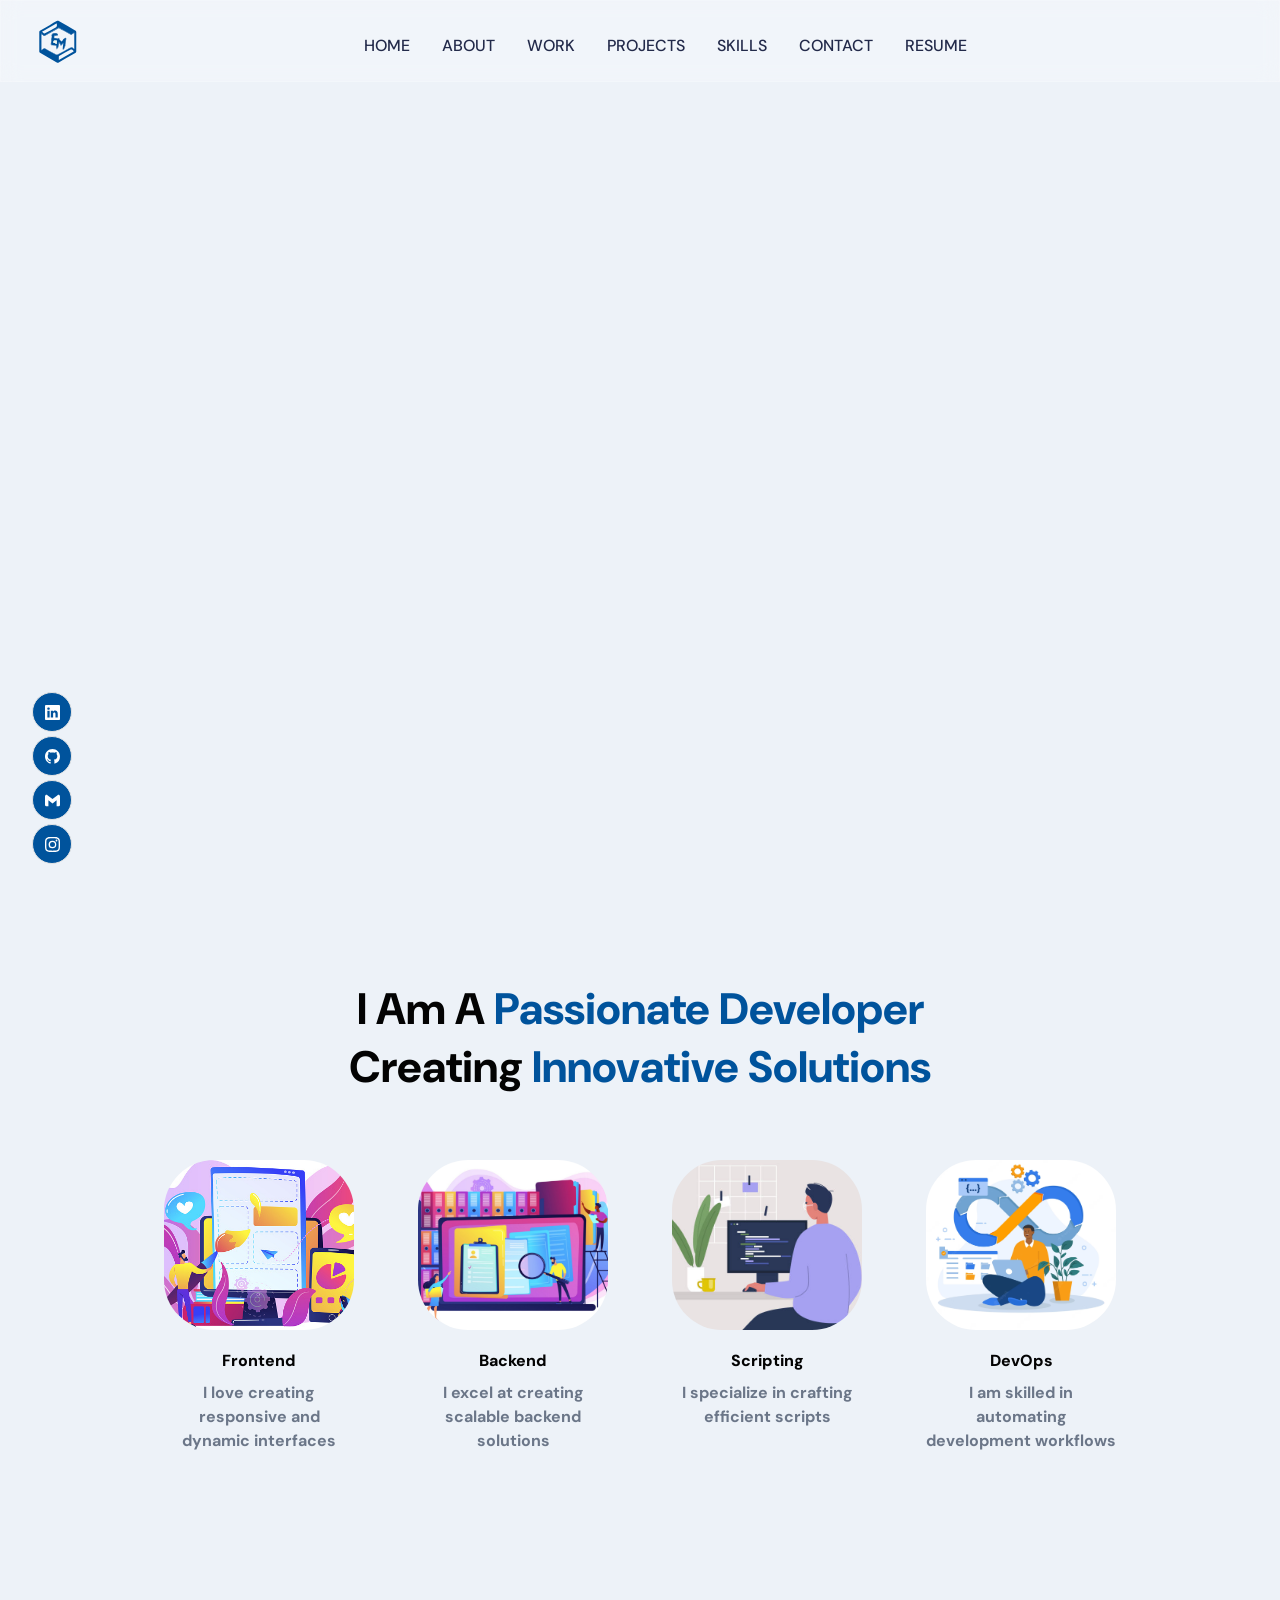
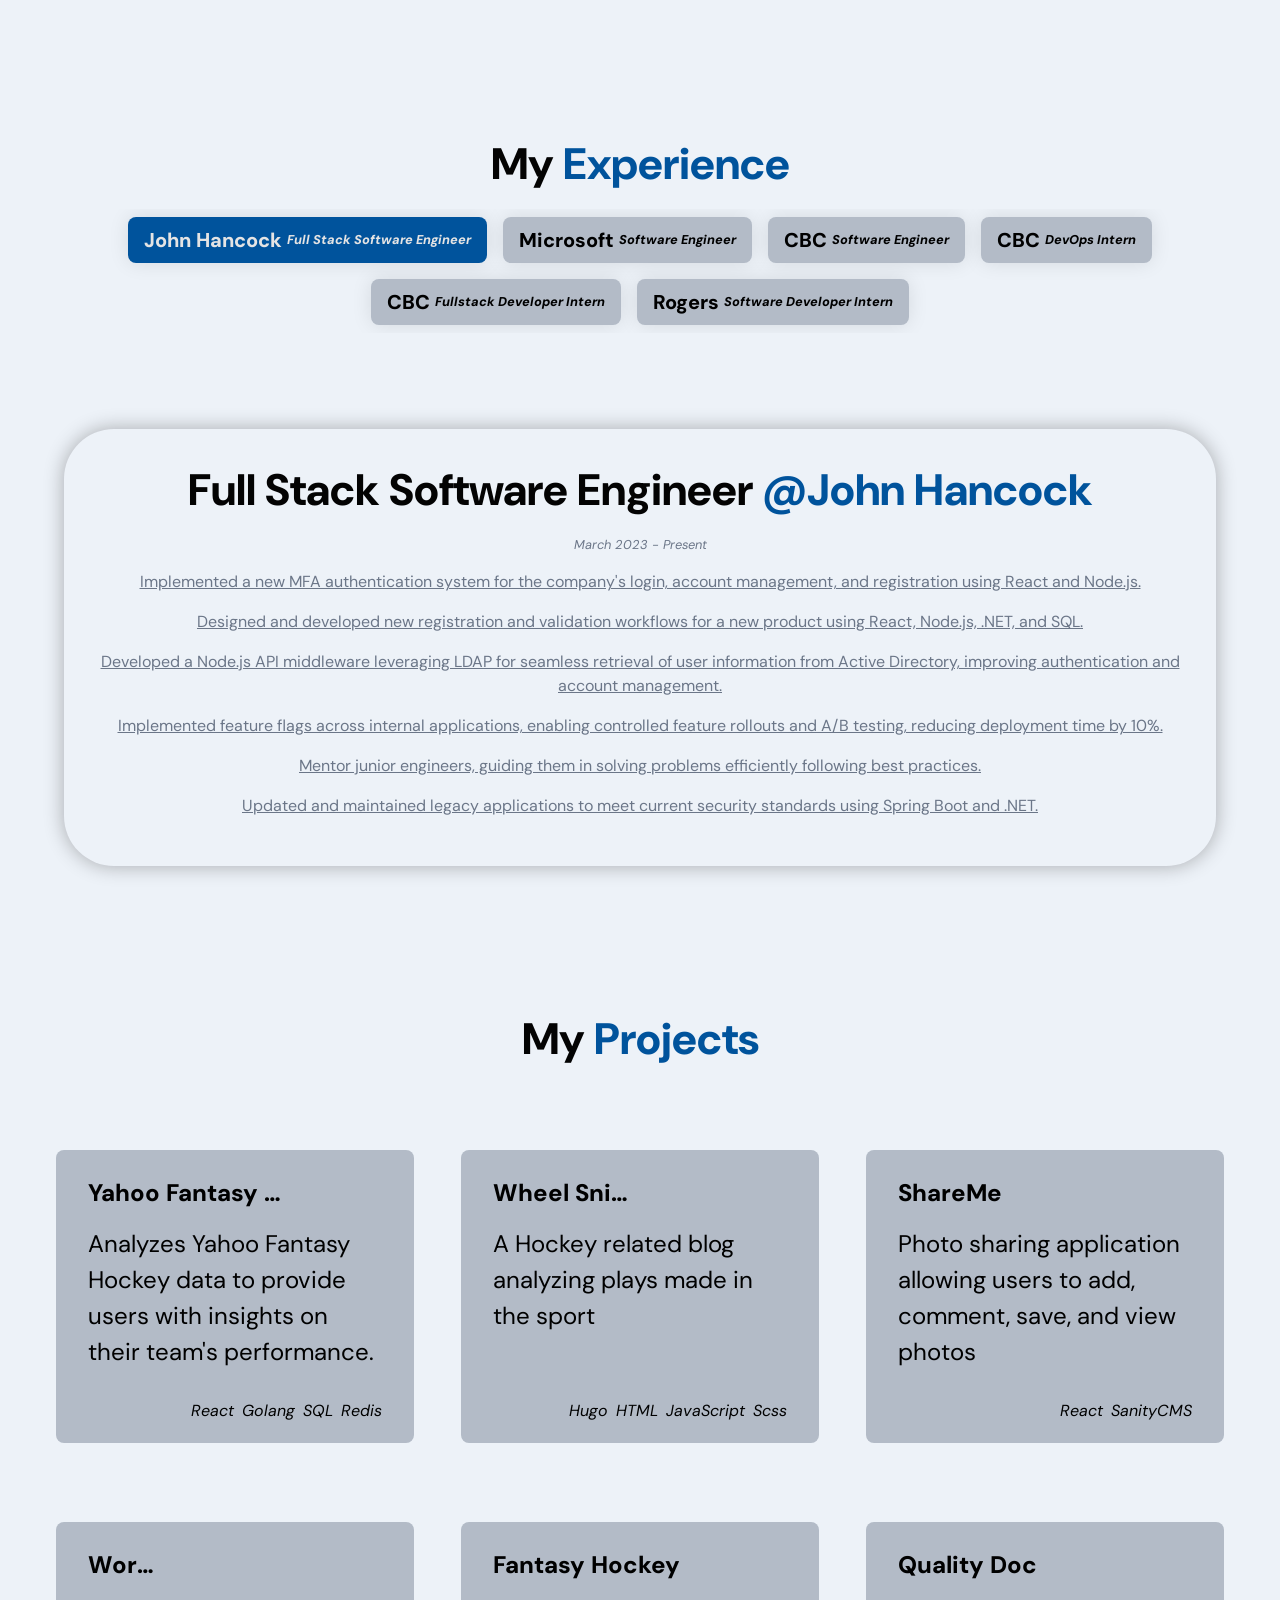
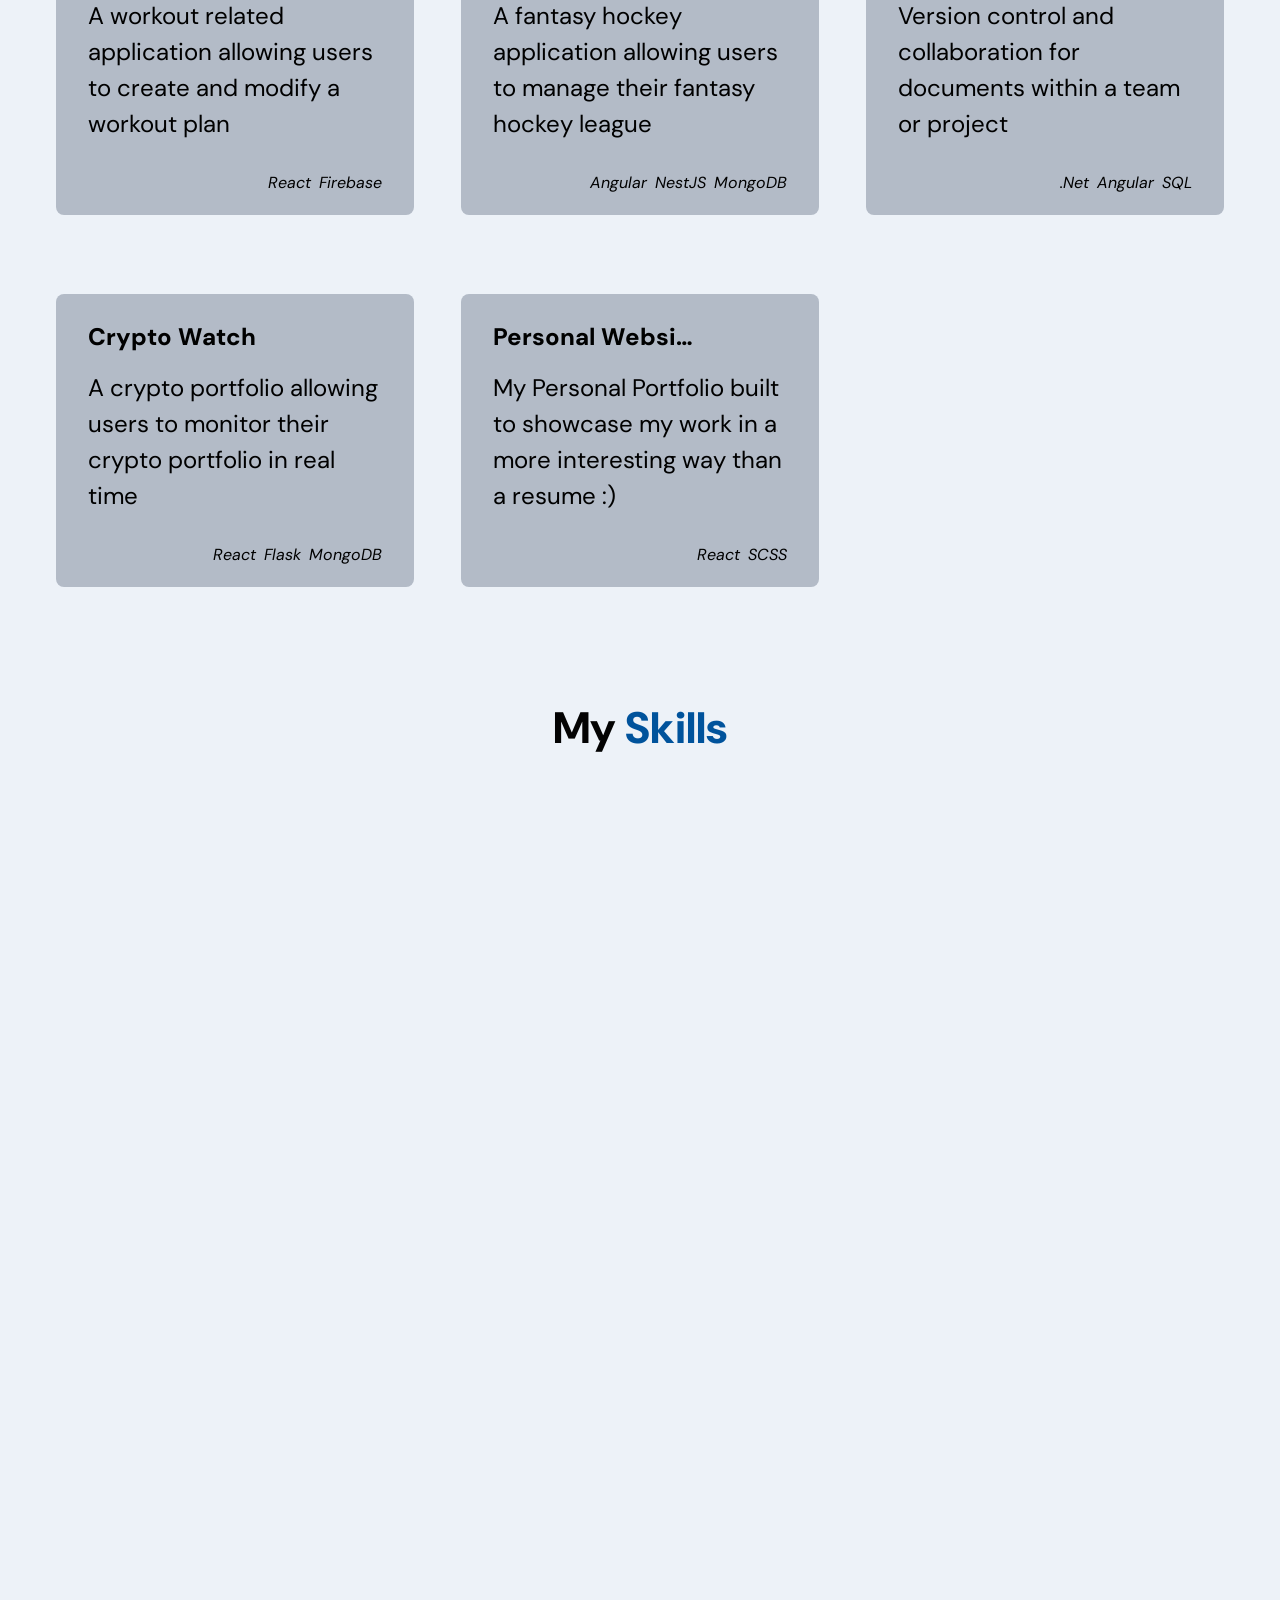
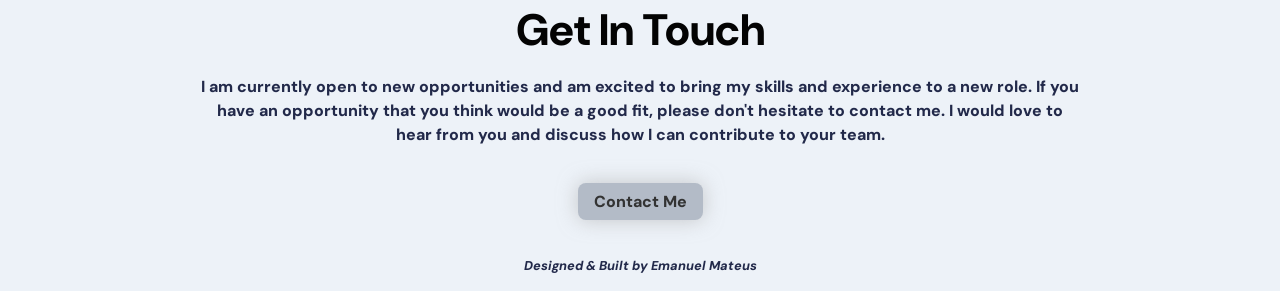
==== commit a15a410f: "Updates" ====
--- a/index.html
+++ b/index.html
@@ -1 +1 @@
-<!doctype html><html lang="en"><head><meta charset="utf-8"/><link rel="icon" href="/favicon.ico"/><meta name="viewport" content="width=device-width,initial-scale=1"/><meta name="theme-color" content="#000000"/><meta name="description" content="Web site created using create-react-app"/><link rel="apple-touch-icon" href="/logo192.png"/><link rel="manifest" href="/manifest.json"/><title>Emanuel Mateus</title><script async src="https://www.googletagmanager.com/gtag/js?id=G-9WCVSPR02T"></script><script>function gtag(){dataLayer.push(arguments)}window.dataLayer=window.dataLayer||[],gtag("js",new Date),gtag("config","G-9WCVSPR02T")</script><script defer="defer" src="/static/js/main.24e708a0.js"></script><link href="/static/css/main.d990508f.css" rel="stylesheet"></head><body><noscript>You need to enable JavaScript to run this app.</noscript><div id="root"></div></body></html>+<!doctype html><html lang="en"><head><meta charset="utf-8"/><link rel="icon" href="/favicon.ico"/><meta name="viewport" content="width=device-width,initial-scale=1"/><meta name="theme-color" content="#000000"/><meta name="description" content="Web site created using create-react-app"/><link rel="apple-touch-icon" href="/logo192.png"/><link rel="manifest" href="/manifest.json"/><title>Emanuel Mateus</title><script async src="https://www.googletagmanager.com/gtag/js?id=G-9WCVSPR02T"></script><script>function gtag(){dataLayer.push(arguments)}window.dataLayer=window.dataLayer||[],gtag("js",new Date),gtag("config","G-9WCVSPR02T")</script><script defer="defer" src="/static/js/main.24e708a0.js"></script><link href="/static/css/main.1e2263fa.css" rel="stylesheet"></head><body><noscript>You need to enable JavaScript to run this app.</noscript><div id="root"></div></body></html>
--- a/static/css/main.1e2263fa.css
+++ b/static/css/main.1e2263fa.css
@@ -0,0 +1,2 @@
+@import url(https://fonts.googleapis.com/css2?family=DM+Sans:wght@400;500;700&display=swap);:root{--font-base:"DM Sans",sans-serif;--primary-color:#edf2f8;--opposite-primary-color:rgba(13,21,56,.908);--secondary-color:#00539c;--opposite-secondary-color:#eea47f;--black-color:#030303;--lightGray-color:#e4e4e4;--gray-color:#6b7688;--item-color:#b3bbc7;--brown-color:#46364a;--white-color:#fff}*{box-sizing:border-box;margin:0;padding:0;scroll-behavior:smooth}html:before{background-color:#edf2f8;background-color:var(--primary-color);content:"";height:100vh;left:0;position:fixed;top:0;width:100vw;z-index:-1}#about{min-height:75vh;position:relative}.app__about-section{flex:1 1;flex-direction:column;margin:5rem 0;width:100%}.app__profiles{flex-wrap:wrap;justify-content:center;margin-top:2rem}.app__profile-item,.app__profiles{align-items:flex-start;display:flex}.app__profile-item{flex-direction:column;justify-content:flex-start;margin:2rem;width:190px}.app__profile-item img{border-radius:50px;height:170px;object-fit:cover;width:100%}@media screen and (min-width:2000px){.app__profile-item img{height:320px}}.app__profile-item .profile-description,.app__profile-item .profile-title{text-align:center;width:100%}@media screen and (min-width:2000px){.app__profile-item{margin:2rem 4rem;width:370px}}.app__navbar{backdrop-filter:blur(10px);-webkit-backdrop-filter:blur(4px);background:hsla(0,0%,100%,.25);border:1px solid hsla(0,0%,100%,.18);justify-content:space-between;padding:1rem 2rem;position:fixed;width:100%;z-index:2}.app__navbar,.app__navbar-logo{align-items:center;display:flex}.app__navbar-logo{justify-content:flex-start}.app__navbar-logo img{width:50px}@media screen and (min-width:2500px){.app__navbar-logo img{width:80px}}.app__navbar-links{align-items:center;display:flex;flex:1 1;justify-content:center;list-style:none}.app__navbar-links li{cursor:pointer;flex-direction:column;margin:0 1rem}.app__navbar-links li div{background:transparent;border-radius:50%;height:5px;margin-bottom:5px;width:5px}.app__navbar-links li a{color:var(--opposite-primary-color);flex-direction:column;font-weight:500;text-decoration:none;text-transform:uppercase;transition:all .3s ease-in-out}.app__navbar-links li a:hover{color:var(--secondary-color)}.app__navbar-links li:hover div{background-color:var(--secondary-color)}@media screen and (max-width:900px){.app__navbar-links{display:none}}.app__navbar-menu{align-items:center;background-color:var(--secondary-color);border-radius:50%;display:flex;height:35px;justify-content:center;position:relative;width:35px}.app__navbar-menu svg{color:var(--white-color);height:70%;width:70%}.app__navbar-menu div{align-items:flex-end;background-color:var(--opposite-primary-color);background-repeat:repeat;background-size:cover;bottom:0;box-shadow:0 0 20px hsla(0,0%,66%,.15);display:flex;flex-direction:column;height:100vh;justify-content:flex-end;padding:1rem;position:fixed;right:0;top:0;width:80%;z-index:5}.app__navbar-menu div svg{color:var(--secondary-color);height:35px;margin:.5rem 1rem;width:35px}.app__navbar-menu div ul{align-items:flex-start;display:flex;flex-direction:column;height:100%;justify-content:flex-start;list-style:none;margin:0;padding:0;width:100%}.app__navbar-menu div ul li{margin:1rem}.app__navbar-menu div ul li a{color:var(--white-color);font-size:1rem;font-weight:500;text-decoration:none;text-transform:uppercase;transition:all .3s ease-in-out}.app__navbar-menu div ul li a:hover{color:var(--secondary-color)}@media screen and (min-width:900px){.app__navbar-menu,.app__navbar-menu div{display:none}}.app__social{bottom:0;flex-direction:column;left:0;padding:2rem;position:fixed;z-index:2}.app__social div{align-items:center;background-color:var(--secondary-color);border:1px solid var(--lightGray-color);border-radius:50%;display:flex;height:40px;justify-content:center;margin:.25rem 0;transition:all .3s ease-in-out;width:40px}.app__social div svg{color:var(--white-color);height:15px;width:15px}.app__social div:hover{scale:1.2}@media screen and (min-width:2000px){.app__social div{height:50px;margin:.5rem 0;width:50px}.app__social div svg{height:20px;width:20px}}@media screen and (max-width:1200px){.app__social{display:none}}.app_social-footer{display:flex;flex-direction:row}.app_social-footer div{align-items:center;background-color:var(--secondary-color);border:1px solid var(--lightGray-color);border-radius:50%;display:flex;height:40px;justify-content:center;margin:1rem;transition:all .3s ease-in-out;width:40px}.app_social-footer div svg{color:var(--white-color);height:15px;width:15px}.app_social-footer div:hover{scale:1.2}@media screen and (min-width:1201px){.app_social-footer{display:none}}#contact{position:relative}.app__footer-content{align-items:center;display:flex;flex-direction:column;justify-content:center;margin:0 auto;max-width:1200px}.app__footer-content p{color:var(--opposite-primary-color);font-weight:800;line-height:1.5;margin:1rem 10rem;text-align:center}@media screen and (max-width:1200px){.app__footer-content p{margin:1rem 5rem}}#home{min-height:100vh;position:relative}.app__header{flex:1 1;flex-direction:column;height:100%;margin-bottom:5rem;padding:6rem 2rem 0;width:100%}@media screen and (min-width:2000px){.app__header{padding-top:2rem}}@media screen and (max-width:1200px){.app__header{flex-direction:column}}@media screen and (max-width:400px){.app__header{padding:6rem 1rem 2rem}}.app__header-info{align-items:flex-end;display:flex;flex:.65 1;flex-direction:column;height:100%;justify-content:center;margin:0 1rem;width:50%}@media screen and (max-width:1200px){.app__header-info{margin-right:0;width:100%}}.app__header-badge{align-items:flex-start;display:flex;flex-direction:column;justify-content:flex-start;width:100%}.app__header-badge .badge-cmp,.app__header-badge .tag-cmp{border:var(--white-color);border-radius:15px;box-shadow:0 0 20px rgba(0,0,0,.6);flex-direction:row;padding:1rem 2rem;width:auto}@media screen and (max-width:1000px){.app__header-badge .badge-cmp,.app__header-badge .tag-cmp{width:95%}}.app__header-badge .tag-cmp{flex-direction:column;margin-top:3rem}.app__header-badge .tag-cmp p{text-align:left;width:100%}.app__header-badge .badge-cmp-oneliner{color:#727171}@media screen and (max-width:1200px){.app__header-badge{align-items:flex-start;justify-content:flex-start}}.app__header-circles{align-items:flex-start;display:flex;flex:.75 1;flex-direction:row;height:100%;justify-content:space-evenly;margin-left:1rem;width:100%}.app__header-circles div{align-items:center;background:var(--primary-color);border-radius:50%;box-shadow:0 0 20px rgba(0,0,0,.6);display:flex;height:100px;justify-content:center;width:100px}.app__header-circles div img{height:60%;width:60%}.app__header-circles div:first-child{height:100px;width:100px}.app__header-circles div:nth-child(2){height:150px;margin:1.75rem;width:150px}.app__header-circles div:nth-child(3){height:70px;width:70px}@media screen and (min-with:2000px){.app__header-circles div:first-child{height:400px;width:400px}.app__header-circles div:nth-child(2){height:170px;width:170px}.app__header-circles div:nth-child(3){height:200px;width:200px}}@media screen and (max-width:1200px){.app__header-circles{flex-direction:row;flex-wrap:wrap;margin-left:0;width:100%}.app__header-circles div{margin:1rem}}#projects{min-height:75vh;position:relative}.app__projects-section{margin:0 auto;max-width:1200px}.app__projects-section h2{text-align:center}.app__projects-portfolio{grid-gap:15px;display:grid;grid-template-columns:repeat(auto-fill,minmax(350px,1fr));margin-top:50px;position:relative}.app__projects-portfolio .app__project-item{background-color:var(--item-color);border-radius:.5rem;color:#000;margin:2rem 1rem;padding:1rem 2rem;transition:all .3s ease}.app__projects-portfolio .app__project-item:hover{background-color:var(--secondary-color);color:#fff;scale:1.03}.app__projects-portfolio .app__project-item:hover p{color:#d3d3d3}@media screen and (max-width:400px){.app__projects-portfolio .app__project-item{margin:1rem auto;width:95%}}@media screen and (max-width:1080px){.app__projects-portfolio{display:flex;flex-direction:column;justify-content:center}}.app__project-header{align-items:center;display:flex;height:20%;justify-content:space-between;padding:1rem 0;width:100%}.app__project-header a{color:inherit;text-decoration:none}.app__project-header h4{font-size:1.5rem;font-weight:800;max-width:70%;overflow:hidden;text-overflow:ellipsis;white-space:nowrap}.app__project-header h4:hover{margin-top:1rem;overflow:visible;white-space:normal}.app__project-content{flex-direction:column;height:70%;padding:.5rem 0;position:relative;width:100%}.app__project-content p{color:var(--grey-color);font-size:1.5rem;line-height:1.5;max-height:100%;overflow:hidden;text-align:left;text-overflow:ellipsis;width:100%}@media screen and (min-width:2000px){.app__project-content p{font-size:1.5rem}}.app__project-technologies{align-items:center;display:flex;flex-direction:row;height:10%;justify-content:flex-end}.app__project-technologies p{font-style:italic;padding:0 0 .5rem .5rem}#skills{min-height:75vh;position:relative}.app__skills-section{flex:1 1;flex-direction:column;margin:5rem 0;width:100%}.app__skills-container{align-items:flex-start;display:flex;flex-wrap:wrap;justify-content:center;margin-top:2rem}@media screen and (min-width:2000px){.app__skills-container{margin:2rem auto;max-width:40%}}@media screen and (min-width:1200px)and (max-width:2000px){.app__skills-container{margin:2rem auto;max-width:50%}}@media screen and (min-width:1000px)and (max-width:1200px){.app__skills-container{margin:2rem auto;max-width:80%}}@media screen and (max-width:1000px){.app__skills-container{flex-direction:column;width:100%}}.app__skills-list{align-items:flex-start;display:flex;flex:1 1;flex-wrap:wrap;justify-content:center}@media screen and (max-width:1000px){.app__skills-list{align-items:center;justify-content:center;margin-right:0}}.app__skills-item{align-items:center;display:flex;flex-direction:column;justify-content:center;margin:1rem;transition:all .3s ease-in-out}.app__skills-item div{background-color:var(--item-color);border-radius:50%;height:90px;margin:1rem;width:90px}.app__skills-item div img{height:50%;width:50%}.app__skills-item div:hover{box-shadow:0 0 25px var(--grey-color)}@media screen and (min-height:2000px){.app__skills-item div{height:150px;width:150px}}@media screen and (max-height:450px){.app__skills-item div{height:70px;width:70px}}.app__skills-item p{color:var(--gray-color);font-weight:500;margin-top:.5rem;text-align:center}@media screen and (min-width:2000px){.app__skills-item{margin:1rem 2rem}.app__skills-item p{margin-top:1rem}}#work{min-height:75vh;position:relative}.app__work-section{flex:1 1;flex-direction:column;margin:5rem 0;width:100%}.app__work-filter{align-items:center;display:flex;flex-direction:row;flex-wrap:wrap;justify-content:center;margin:1rem 0 2rem;overflow:hidden}.app__work-filter .app__work-filter-item{background-color:var(--item-color);border-radius:.5rem;box-shadow:0 0 20px rgba(0,0,0,.1);color:#000;cursor:pointer;font-size:20px;font-weight:800;margin:.5rem;padding:.5rem 1rem;transition:all .3s ease}.app__work-filter .app__work-filter-item:hover{box-shadow:0 0 40px rgba(0,0,0,.1);scale:1.05}@media screen and (min-width:2000px){.app__work-filter .app__work-filter-item{border-radius:.85;font-size:25px;padding:1rem 2rem}}@media screen and (max-width:1000px)and (min-width:500px){.app__work-filter .app__work-filter-item{min-width:500px}}@media screen and (max-width:500px){.app__work-filter .app__work-filter-item{width:100%}}.app__work-filter .item-active{background-color:var(--secondary-color);color:var(--lightGray-color)}.app__work-filter .item-inactive{display:none}.app__work-portfolio{align-items:center;display:flex;flex-wrap:wrap;justify-content:center}.app__work-portfolio .app__work-item{border-radius:50px;box-shadow:0 0 20px rgba(0,0,0,.3);flex-direction:column;margin:4rem;padding:2rem}.app__work-portfolio .app__work-item .app__work-content-time{color:var(--gray-color);margin:1rem}@media screen and (max-width:1000px){.app__work-portfolio .app__work-item{margin:1rem;padding:1rem}}.app__work-portfolio .item-inactive{display:none}.app__work-content-responsibilities-list li{align-items:center;display:flex;justify-content:center;margin-bottom:1rem;text-align:center;text-decoration:underline}@media screen and (max-width:1000px){.app__work-content-responsibilities-list li{align-items:flex-start;justify-content:flex-start;margin:1rem;text-align:left}}.app{background-color:var(--primary-color);font-family:var(--font-base)}.app__whitebg{background-color:var(--white-color)}.app__primarybg{background-color:var(--primary-color)}.app__container{display:flex;flex-direction:row;min-height:100vh;width:100%}.app__flex{align-items:center;display:flex;justify-content:center}.app__wrapper{flex:1 1;flex-direction:column;padding:4rem 2rem;width:100%}@media screen and (max-width:450px){.app__wrapper{padding:4rem 1rem 2rem}}.head-text{color:var(--black-color);font-size:2.75rem;font-weight:800;text-align:center;text-transform:capitalize}.head-text span{color:var(--secondary-color)}@media screen and (min-width:2000px){.head-text{font-size:4rem}}@media screen and (max-width:450px){.head-text{font-size:2rem}}.p-text{color:var(--gray-color);font-size:1rem;line-height:1.5;text-align:left}@media screen and (min-width:2000px){.p-text{font-size:1.75rem}}.small-text{color:var(--grey-color);font-size:.8rem;font-style:italic;line-height:1.5;text-align:left}@media screen and (min-width:2000px){.small-text{font-size:1.25rem}}.bold-text{color:var(--black-color);font-size:1rem;font-weight:800;text-align:left}@media screen and (min-width:2000px){.bold-text{font-size:2rem}}@media screen and (max-width:450px){.bold-text{font-size:.9rem}}.app__navigation{align-items:center;display:flex;flex-direction:column;justify-content:center;padding:1rem}.app__navigation .app__navigation-dot{background-color:#cbcbcb;border-radius:50%;height:10px;margin:.5rem;transition:background-color .2s ease-in-out;width:10px}.app__navigation .app__navigation-dot:hover{background-color:var(--secondary-color)}@media screen and (min-width:2000px){.app__navigation .app__navigation-dot{height:20px;width:20px}}@media screen and (max-width:500px){.app__navigation,.app__social{display:none}.copyright{padding:2rem}}.link-btn{background-color:var(--item-color);border-radius:.5rem;box-shadow:0 0 20px hsla(0,0%,66%,.6);color:#333;cursor:pointer;display:inline-block;font-size:1rem;font-weight:800;padding:.5rem 1rem;text-decoration:none}.link-btn:hover{background-color:var(--secondary-color);color:var(--white-color)}
+/*# sourceMappingURL=main.1e2263fa.css.map*/
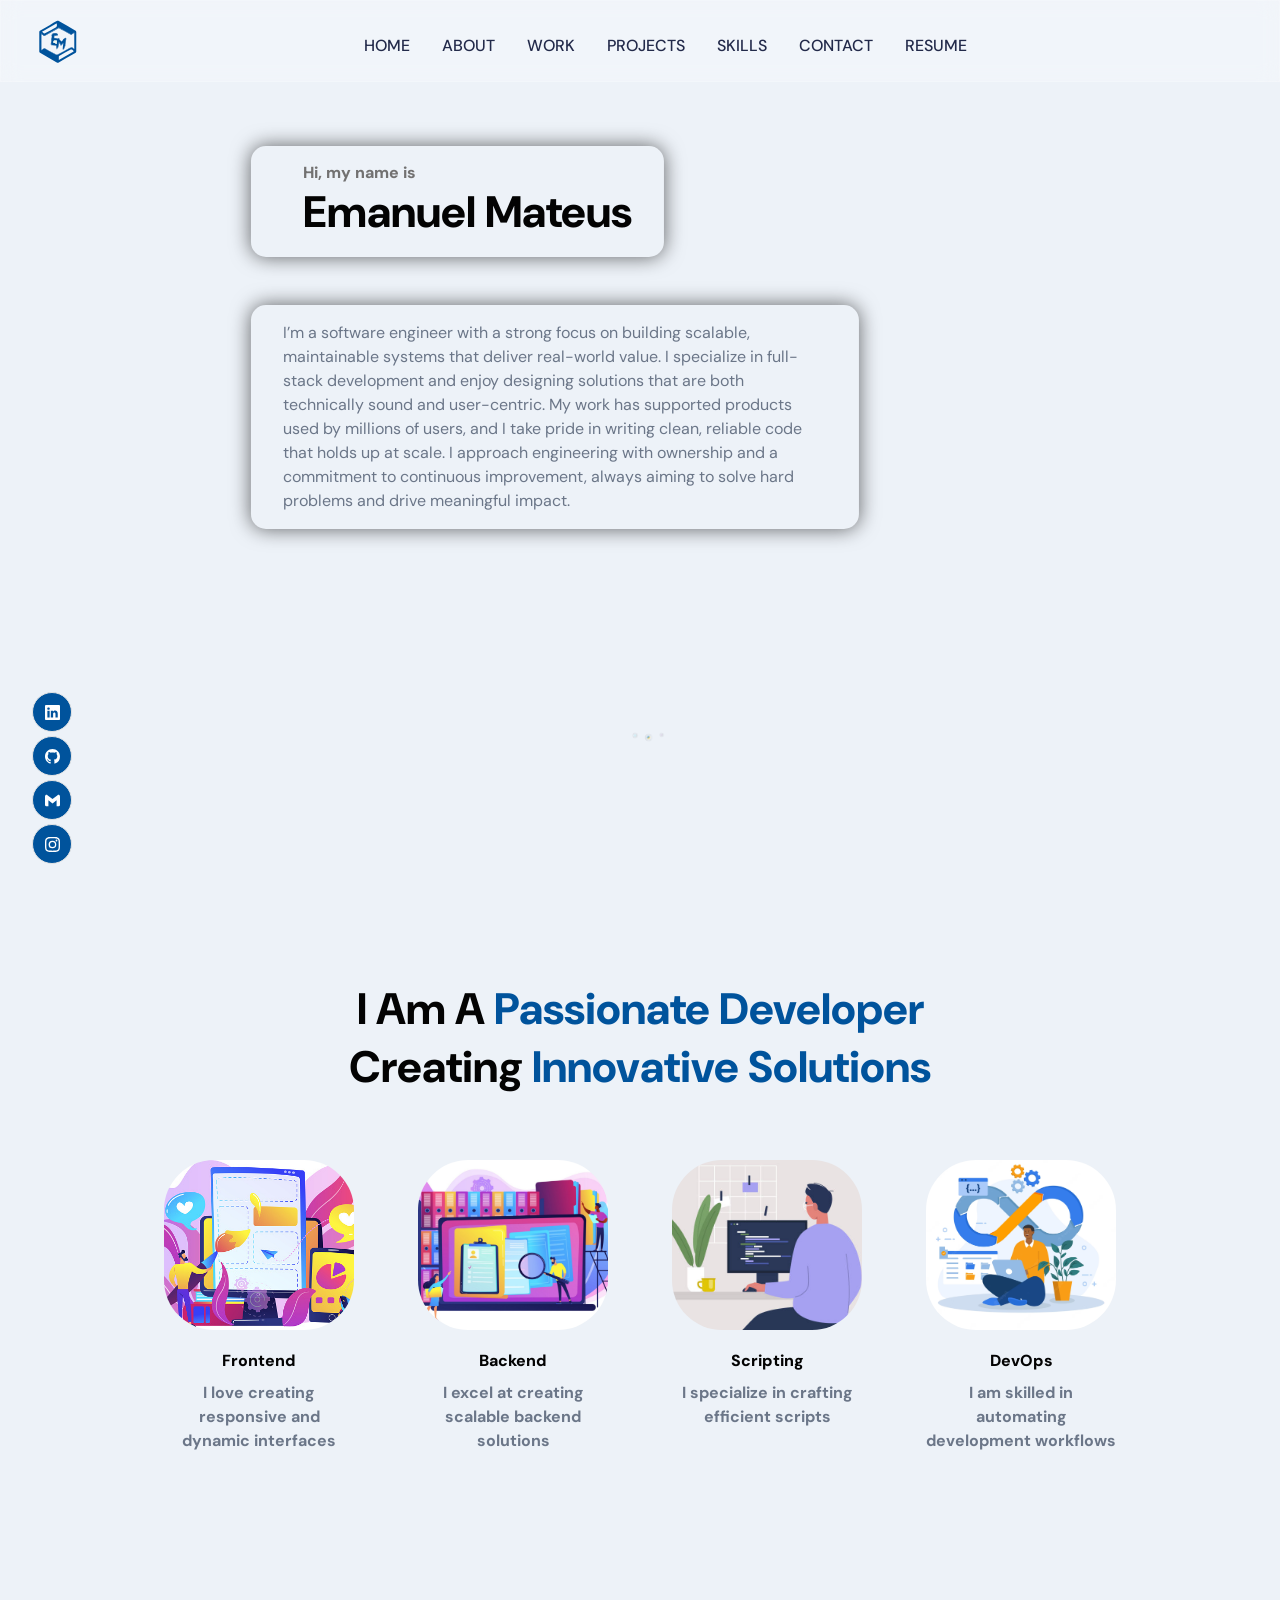
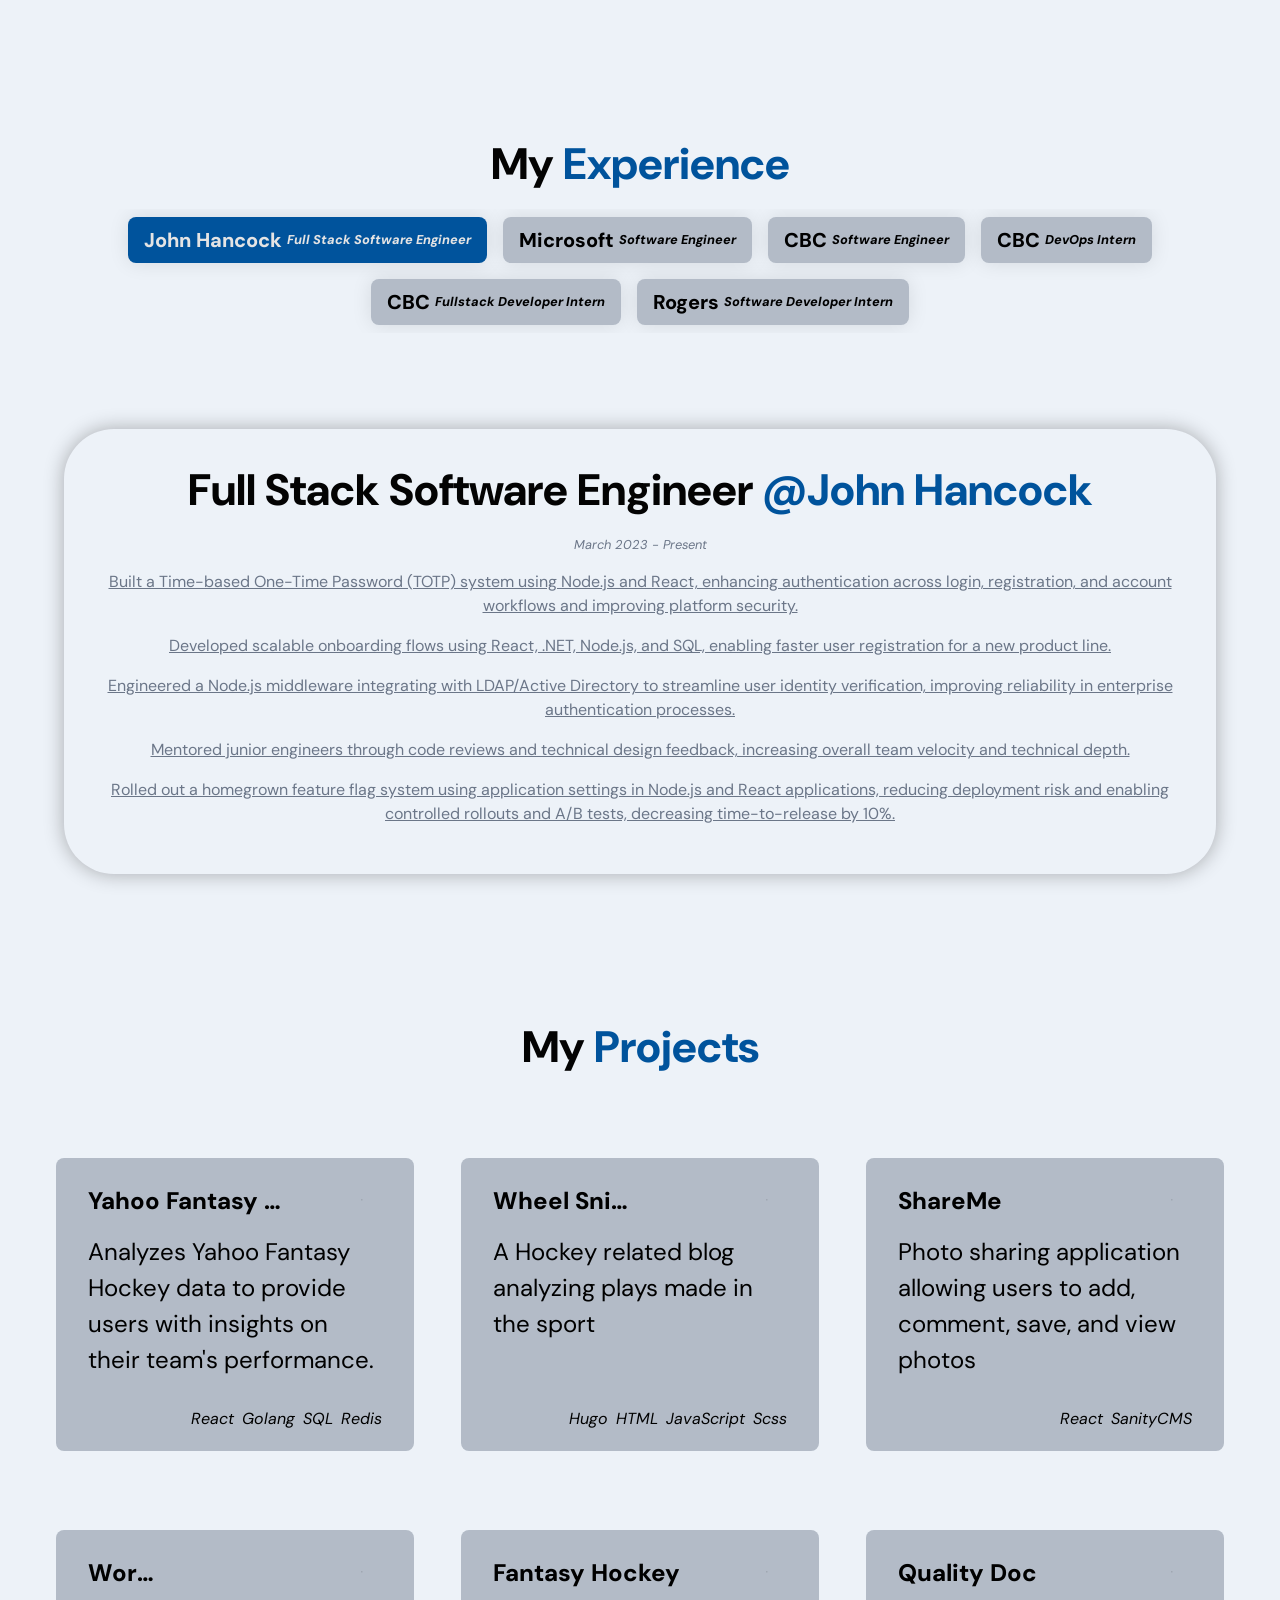
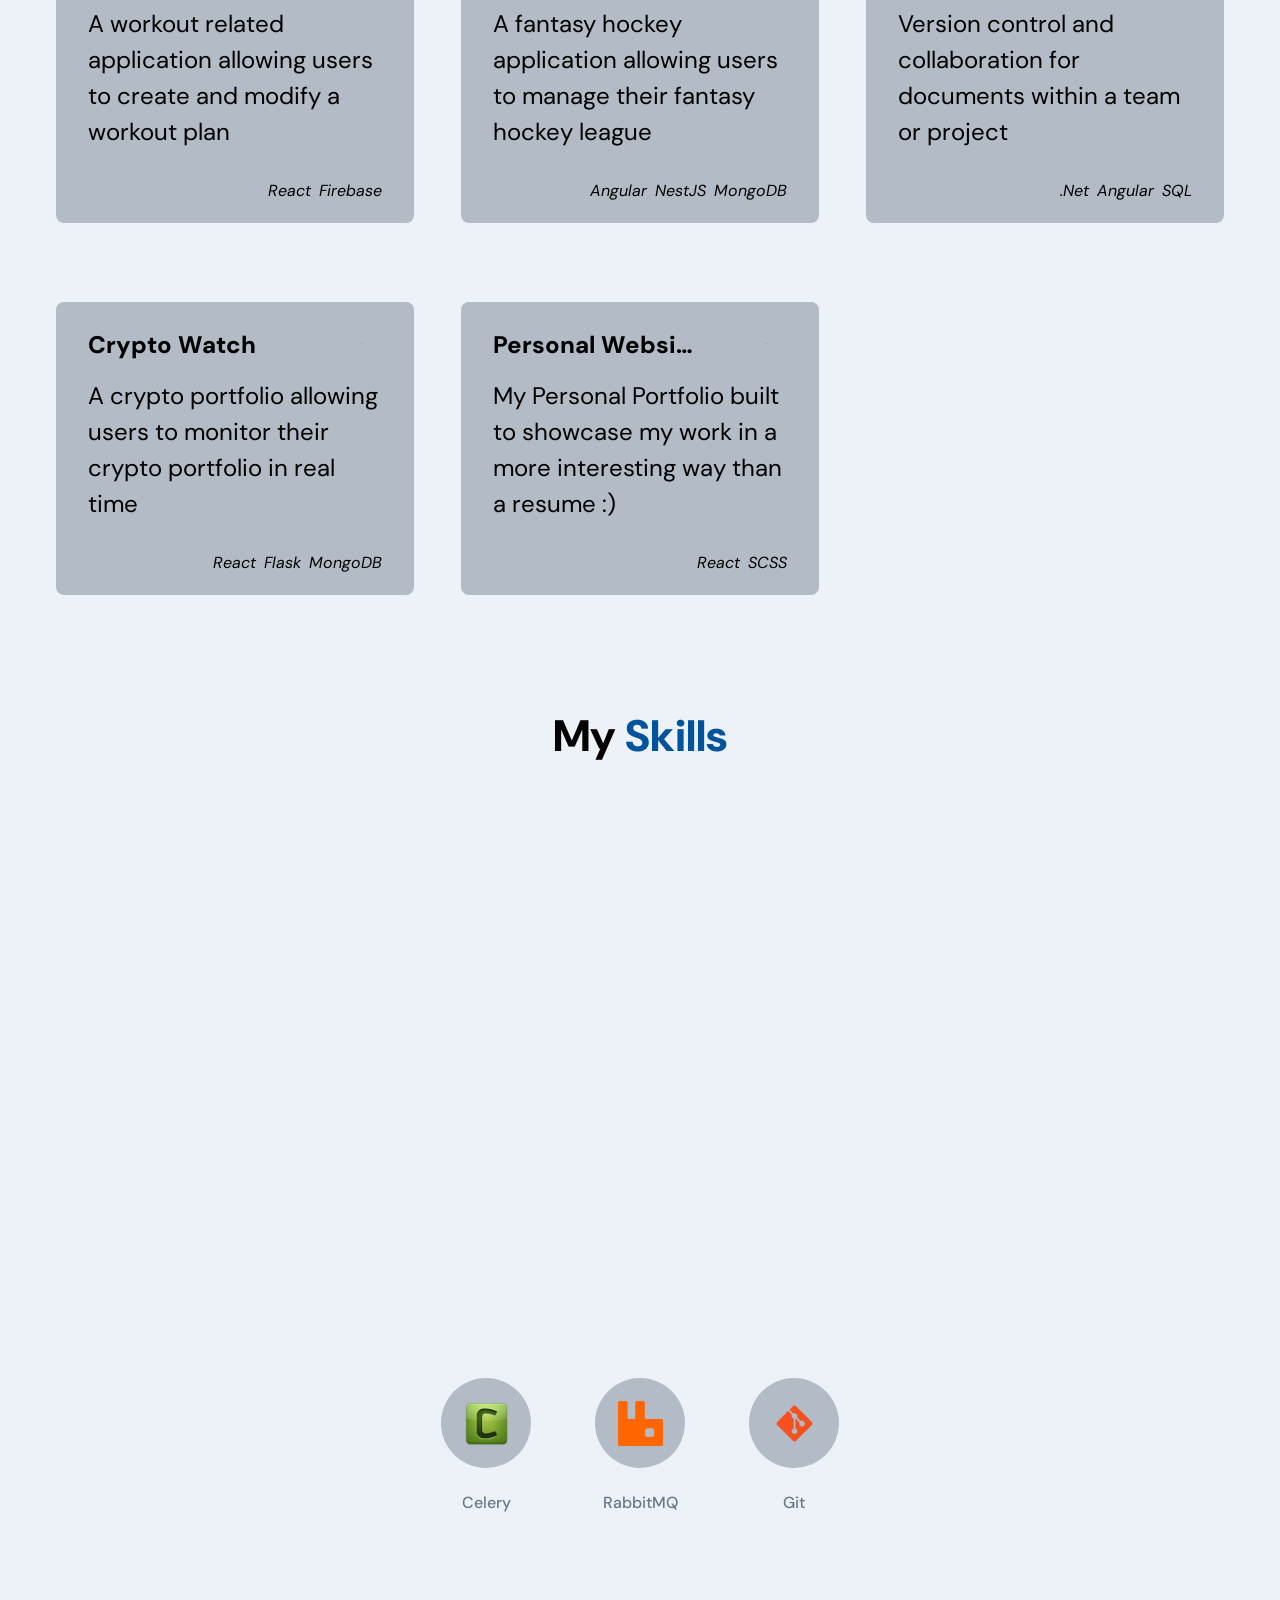
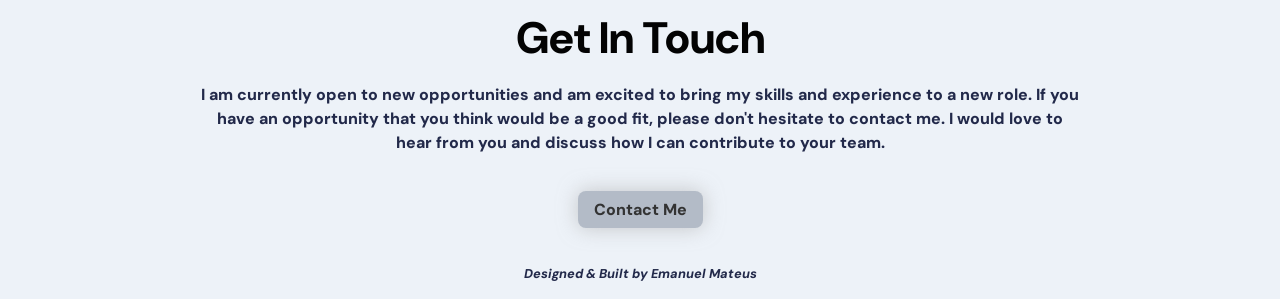
==== commit 949c918c: "Updates" ====
--- a/index.html
+++ b/index.html
@@ -1 +1 @@
-<!doctype html><html lang="en"><head><meta charset="utf-8"/><link rel="icon" href="/favicon.ico"/><meta name="viewport" content="width=device-width,initial-scale=1"/><meta name="theme-color" content="#000000"/><meta name="description" content="Web site created using create-react-app"/><link rel="apple-touch-icon" href="/logo192.png"/><link rel="manifest" href="/manifest.json"/><title>Emanuel Mateus</title><script async src="https://www.googletagmanager.com/gtag/js?id=G-9WCVSPR02T"></script><script>function gtag(){dataLayer.push(arguments)}window.dataLayer=window.dataLayer||[],gtag("js",new Date),gtag("config","G-9WCVSPR02T")</script><script defer="defer" src="/static/js/main.24e708a0.js"></script><link href="/static/css/main.1e2263fa.css" rel="stylesheet"></head><body><noscript>You need to enable JavaScript to run this app.</noscript><div id="root"></div></body></html>+<!doctype html><html lang="en"><head><meta charset="utf-8"/><link rel="icon" href="/favicon.ico"/><meta name="viewport" content="width=device-width,initial-scale=1"/><meta name="theme-color" content="#000000"/><meta name="description" content="Web site created using create-react-app"/><link rel="apple-touch-icon" href="/logo192.png"/><link rel="manifest" href="/manifest.json"/><title>Emanuel Mateus</title><script async src="https://www.googletagmanager.com/gtag/js?id=G-9WCVSPR02T"></script><script>function gtag(){dataLayer.push(arguments)}window.dataLayer=window.dataLayer||[],gtag("js",new Date),gtag("config","G-9WCVSPR02T")</script><script defer="defer" src="/static/js/main.926c9845.js"></script><link href="/static/css/main.1e2263fa.css" rel="stylesheet"></head><body><noscript>You need to enable JavaScript to run this app.</noscript><div id="root"></div></body></html>
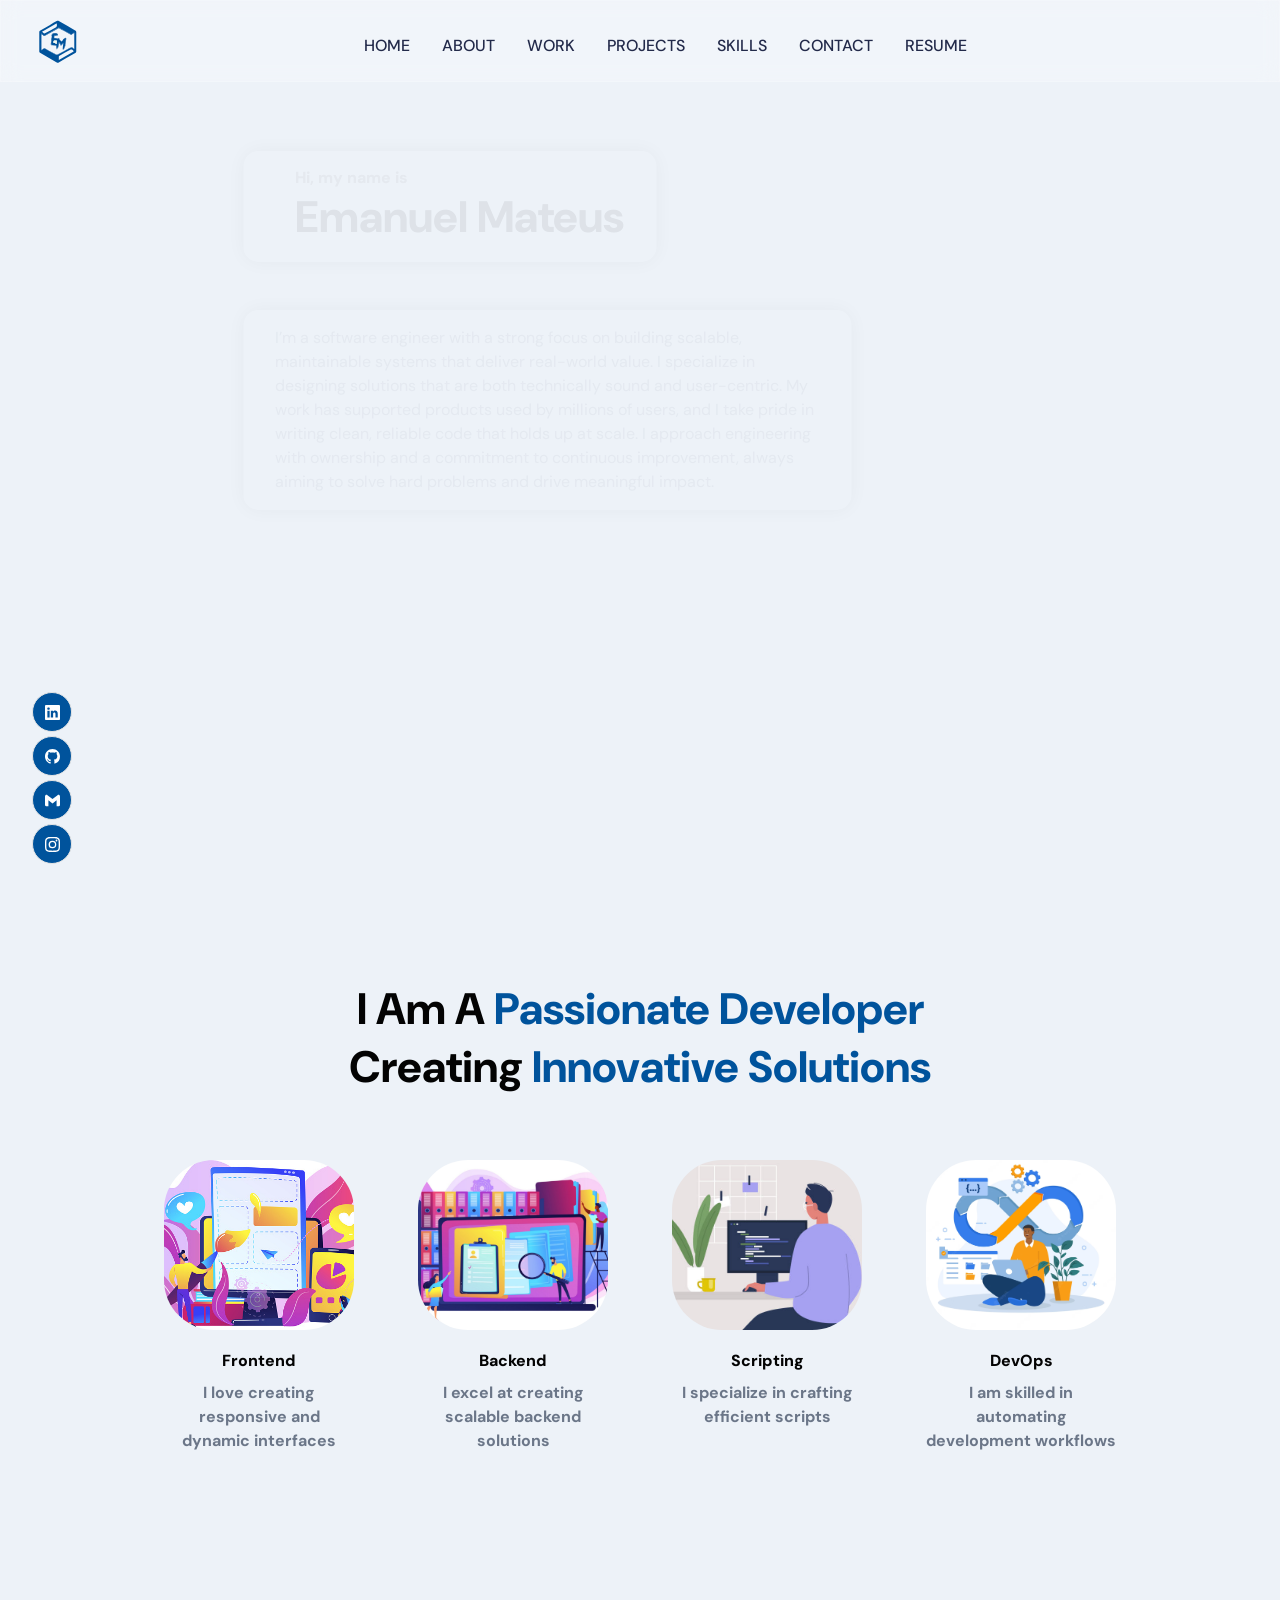
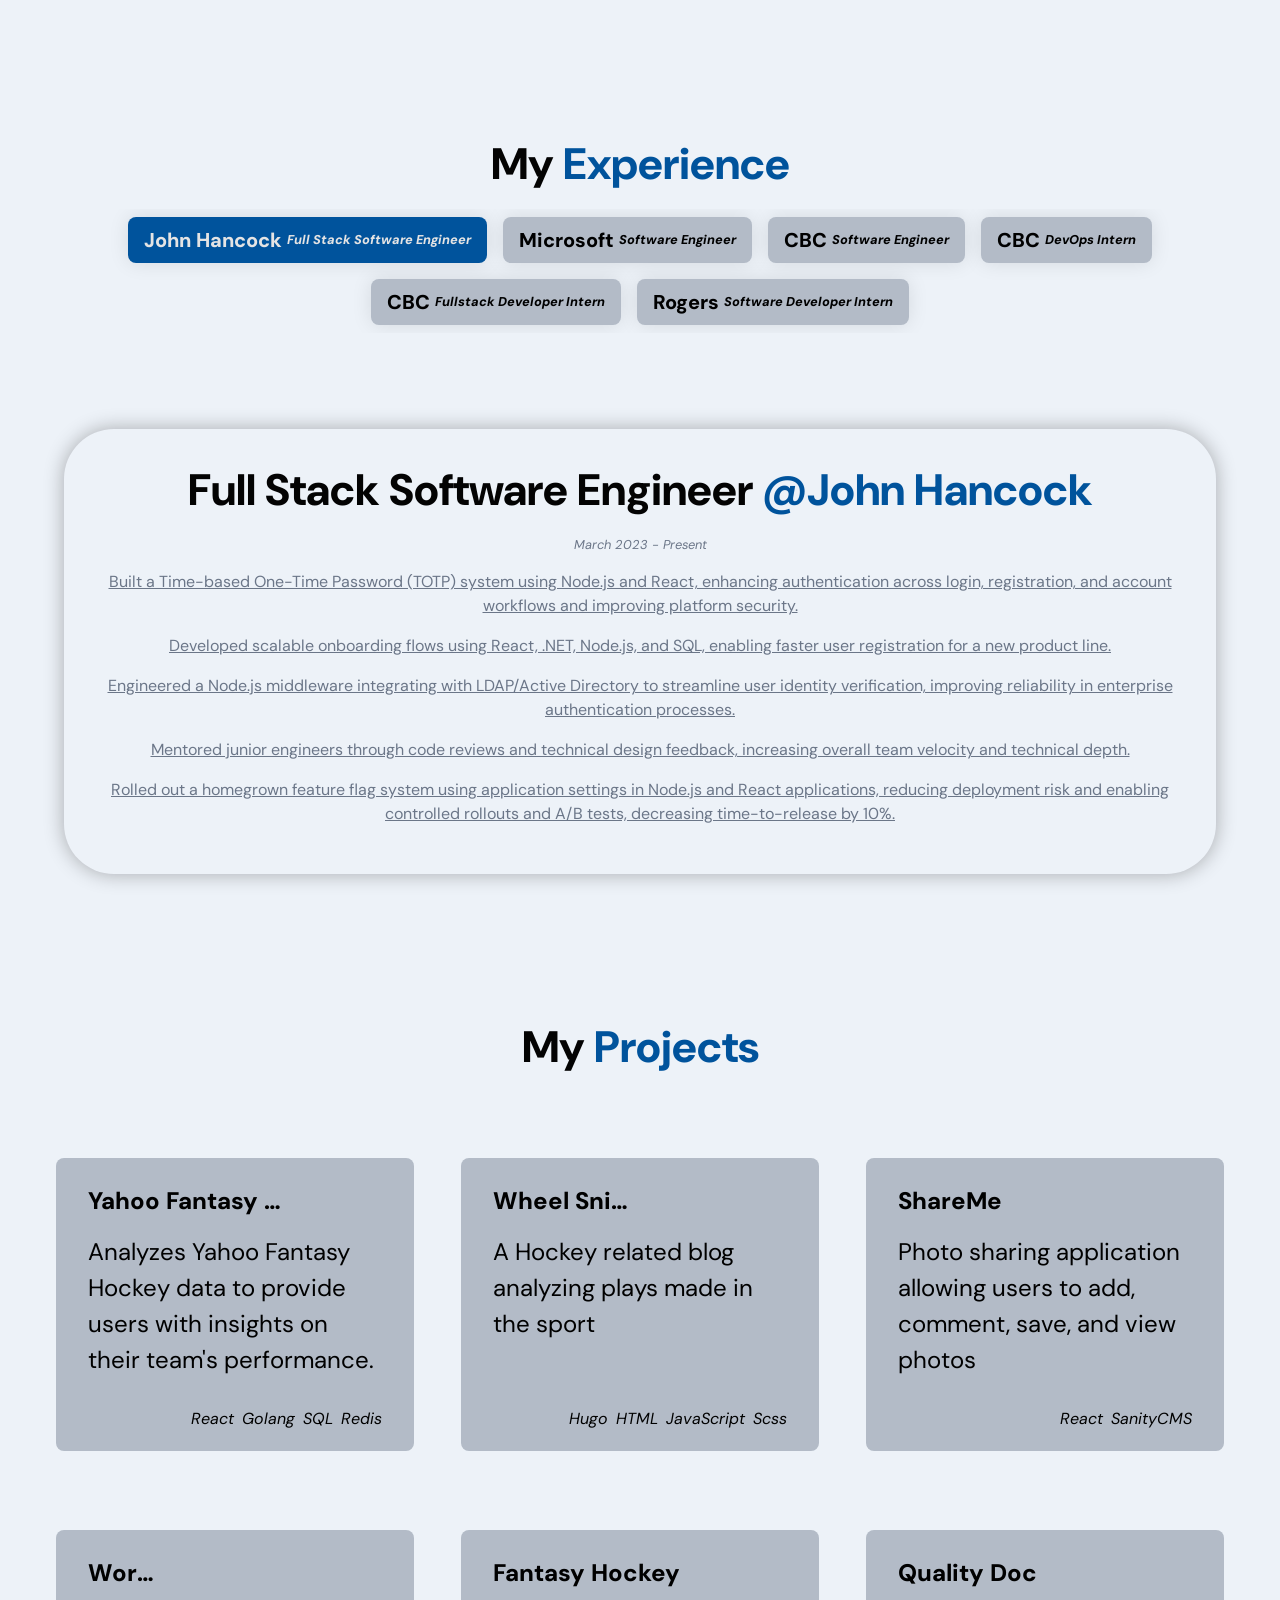
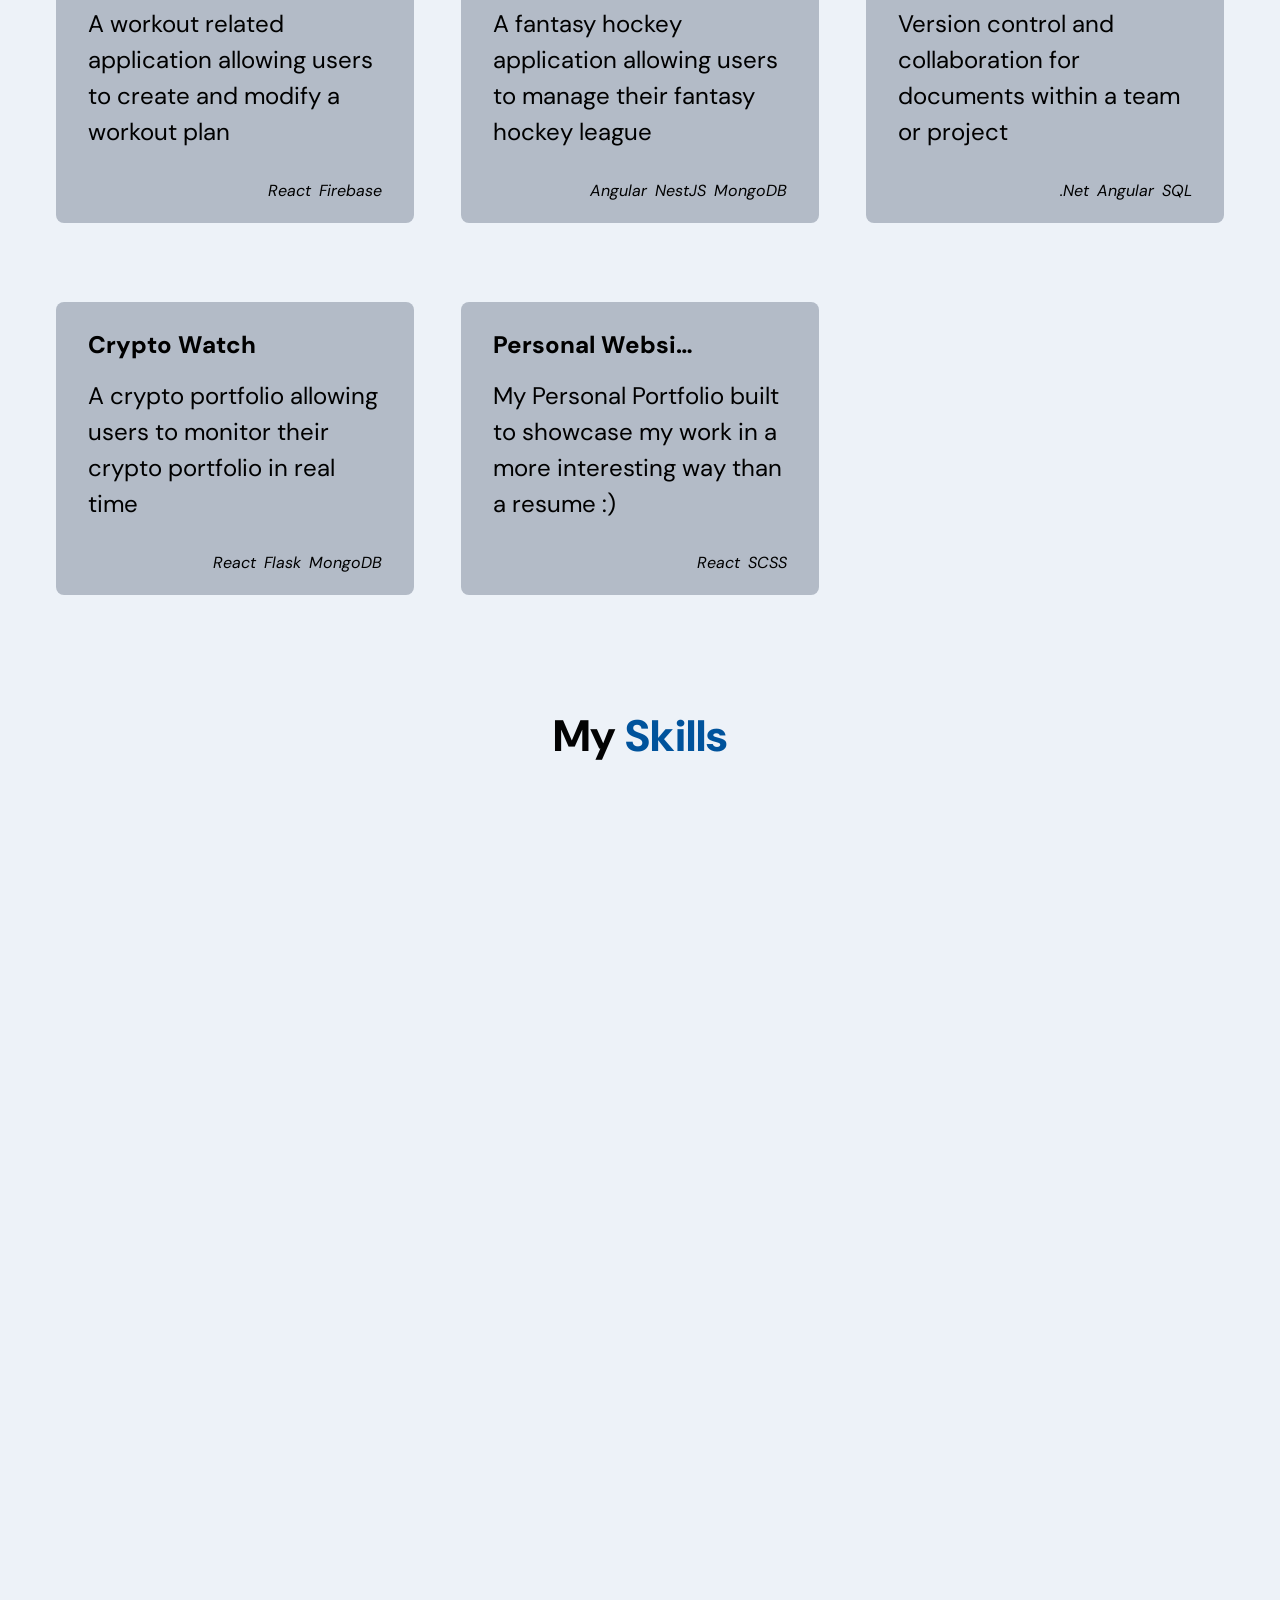
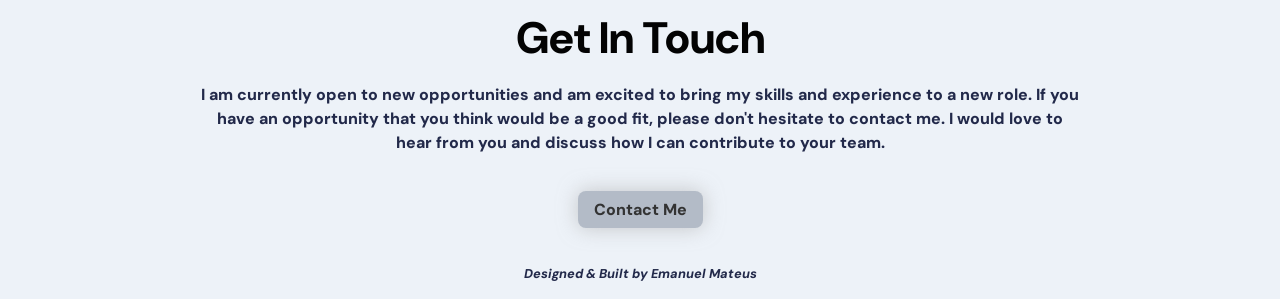
==== commit 6bbb66e3: "Updates" ====
--- a/index.html
+++ b/index.html
@@ -1 +1 @@
-<!doctype html><html lang="en"><head><meta charset="utf-8"/><link rel="icon" href="/favicon.ico"/><meta name="viewport" content="width=device-width,initial-scale=1"/><meta name="theme-color" content="#000000"/><meta name="description" content="Web site created using create-react-app"/><link rel="apple-touch-icon" href="/logo192.png"/><link rel="manifest" href="/manifest.json"/><title>Emanuel Mateus</title><script async src="https://www.googletagmanager.com/gtag/js?id=G-9WCVSPR02T"></script><script>function gtag(){dataLayer.push(arguments)}window.dataLayer=window.dataLayer||[],gtag("js",new Date),gtag("config","G-9WCVSPR02T")</script><script defer="defer" src="/static/js/main.926c9845.js"></script><link href="/static/css/main.1e2263fa.css" rel="stylesheet"></head><body><noscript>You need to enable JavaScript to run this app.</noscript><div id="root"></div></body></html>+<!doctype html><html lang="en"><head><meta charset="utf-8"/><link rel="icon" href="/favicon.ico"/><meta name="viewport" content="width=device-width,initial-scale=1"/><meta name="theme-color" content="#000000"/><meta name="description" content="Web site created using create-react-app"/><link rel="apple-touch-icon" href="/logo192.png"/><link rel="manifest" href="/manifest.json"/><title>Emanuel Mateus</title><script async src="https://www.googletagmanager.com/gtag/js?id=G-9WCVSPR02T"></script><script>function gtag(){dataLayer.push(arguments)}window.dataLayer=window.dataLayer||[],gtag("js",new Date),gtag("config","G-9WCVSPR02T")</script><script defer="defer" src="/static/js/main.cc4bb267.js"></script><link href="/static/css/main.1e2263fa.css" rel="stylesheet"></head><body><noscript>You need to enable JavaScript to run this app.</noscript><div id="root"></div></body></html>
